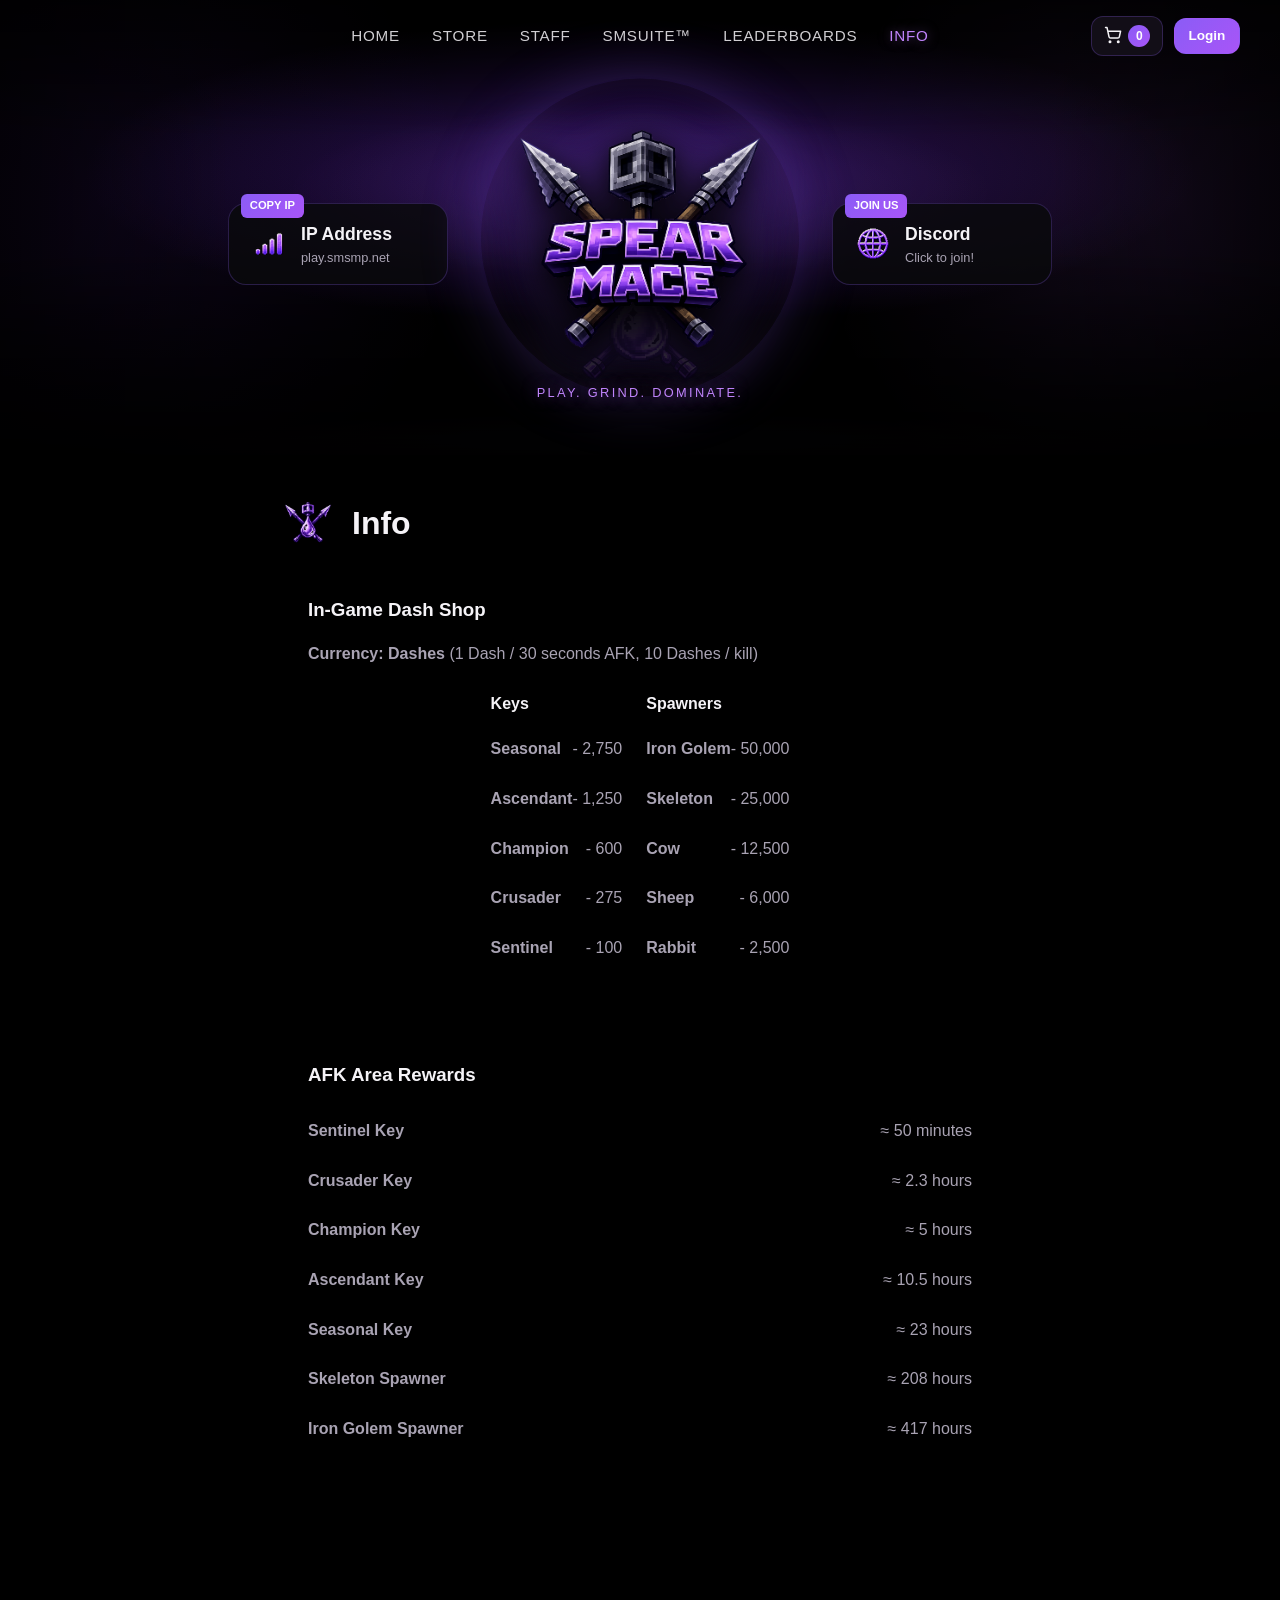
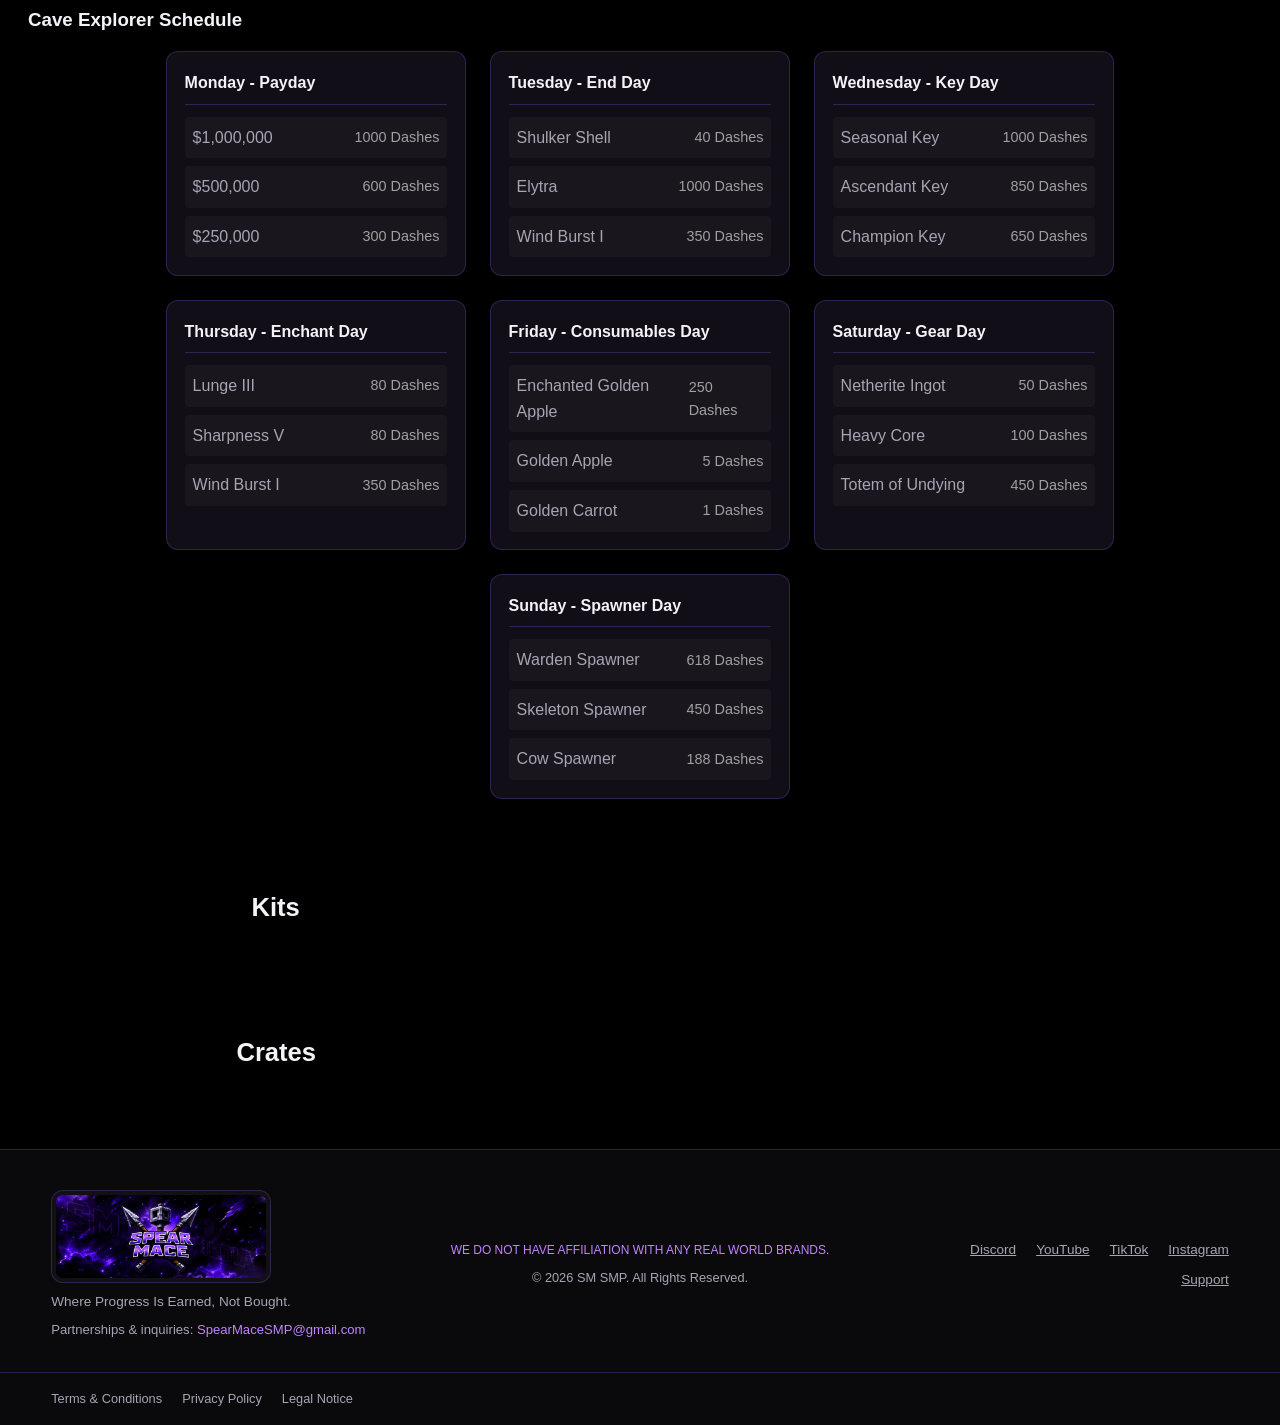
==== html/info.html @ 277f868c "V2.2.0" ====
<!DOCTYPE html>
<html lang="en">
<head>
  <meta charset="UTF-8">
  <meta name="viewport" content="width=device-width, initial-scale=1.0">
  <title>Server Info — SM SMP</title>
  <meta name="description" content="Spear Mace SMP. Earn ranks through gameplay on a Minecraft server built around grinding, PvP, and a player-run economy.">
  <meta http-equiv="Content-Security-Policy" content="default-src 'self'; script-src 'self'; style-src 'self' 'unsafe-inline' https://fonts.googleapis.com; font-src 'self' https://fonts.gstatic.com; img-src 'self' https://mc-heads.net data:; connect-src 'self' https://mc-heads.net https://fluxstore-api.spearmacesmp.workers.dev; base-uri 'self'; form-action 'self';">
  <meta name="theme-color" content="#6d28d9">
  <meta property="og:type" content="website">
  <meta property="og:title" content="Server Info — SM SMP">
  <meta property="og:description" content="Spear Mace SMP. Earn ranks through gameplay.">
  <meta property="og:image" content="../assets/og-image.png">
  <meta name="twitter:card" content="summary_large_image">
  <link rel="icon" href="../assets/favicon.ico" sizes="32x32">
  <link rel="icon" href="../assets/favicon.svg" type="image/svg+xml">
  <link rel="icon" href="../assets/favicon-32.png" type="image/png" sizes="32x32">
  <link rel="apple-touch-icon" href="../assets/og-image.png">
  <link rel="preconnect" href="https://fonts.googleapis.com">
  <link rel="preconnect" href="https://fonts.gstatic.com" crossorigin>
  <link href="https://fonts.googleapis.com/css2?family=Inter:wght@400;500;600;700&family=Russo+One&display=swap" rel="stylesheet">
  <link rel="stylesheet" href="../css/styles.css">
  <link rel="stylesheet" href="../css/preview.css">
</head>
<body>
  <div id="toast-container" class="toast-container" aria-live="polite"></div>

  <div id="page-shell">
    <header class="hero">
      <div class="hero-bg" aria-hidden="true">
        <div class="hero-bg-glow"></div>
        <div class="hero-bg-fade"></div>
      </div>

      <div class="hero-topbar">
        <button type="button" class="nav-hamburger" id="nav-hamburger" aria-label="Open menu" aria-expanded="false" aria-controls="mobile-nav">
          <span></span><span></span><span></span>
        </button>

        <nav class="top-nav" id="top-nav">
          <a href="../index.html" class="nav-link">Home</a>
          <a href="store.html" class="nav-link">Store</a>
          <a href="staff.html" class="nav-link">Staff</a>
          <a href="smsuite.html" class="nav-link">SMSuite&trade;</a>
          <a href="leaderboards.html" class="nav-link">Leaderboards</a>
          <a href="info.html" class="nav-link">Info</a>
        </nav>

        <nav class="mobile-nav hidden" id="mobile-nav">
          <a href="../index.html" class="nav-link">Home</a>
          <a href="store.html" class="nav-link">Store</a>
          <a href="staff.html" class="nav-link">Staff</a>
          <a href="smsuite.html" class="nav-link">SMSuite&trade;</a>
          <a href="leaderboards.html" class="nav-link">Leaderboards</a>
          <a href="info.html" class="nav-link">Info</a>
        </nav>

        <div class="hero-actions">
          <button type="button" class="cart-toggle hero-action" id="cart-toggle" aria-label="Open cart" aria-expanded="false" aria-controls="cart-panel">
            <span class="cart-icon">
  <svg xmlns="http://www.w3.org/2000/svg" width="18" height="18" viewBox="0 0 24 24" fill="none" stroke="currentColor" stroke-width="2" stroke-linecap="round" stroke-linejoin="round" class="lucide lucide-shopping-cart">
    <circle cx="8" cy="21" r="1"/>
    <circle cx="19" cy="21" r="1"/>
    <path d="M2.05 2.05h2l2.66 12.42a2 2 0 0 0 2 1.58h9.78a2 2 0 0 0 1.95-1.57l1.65-7.43H5.12"/>
  </svg>
</span>
            <span class="cart-count" id="cart-count">0</span>
          </button>
          <button type="button" class="btn btn-primary btn-sm" id="login-open" aria-haspopup="dialog">Login</button>
          <div class="user-profile-container hidden" id="user-profile" style="position: relative;">
              <button type="button" class="hero-action user-profile-btn" id="user-profile-btn" style="display: flex; align-items: center; gap: 0.6rem; padding: 0.5rem 0.8rem; font-size: 0.95rem; background: var(--bg-panel); border: 1px solid var(--border); border-radius: var(--radius); color: var(--text); cursor: pointer;">
                <img src="" alt="" class="user-profile-head" id="user-profile-head" style="width: 24px; height: 24px; border-radius: 4px;">
                <span class="user-profile-name" id="user-profile-name" style="font-weight: 600;"></span>
              </button>
              <div class="user-dropdown hidden" id="user-dropdown" style="position: absolute; top: 100%; right: 0; margin-top: 0.5rem; background: var(--bg-panel); border: 1px solid var(--border); border-radius: var(--radius); padding: 0.5rem; min-width: 100%; z-index: 100; box-shadow: var(--glow);">
                <button type="button" class="btn btn-primary btn-sm btn-block" id="logout-btn" style="width: 100%;">Logout</button>
              </div>
            </div>
        </div>
      </div>

      <div class="hero-stage">
        <button type="button" class="info-card ip-card" id="ip-copy-btn">
          <span class="card-badge badge-live">Copy IP</span>
          <img src="../assets/ip.webp" alt="" class="card-icon-img">
          <div class="card-body">
            <strong>IP Address</strong>
            <span class="ip-placeholder">play.smsmp.net</span>
          </div>
        </button>

        <div class="hero-brand">
          <div class="hero-brand-ring" aria-hidden="true"></div>
          <img src="../assets/spearmace.webp" alt="" class="hero-emblem" aria-hidden="true">
          <img src="../assets/logo.webp" alt="SM SMP — Spear Mace" class="hero-logo-img">
          <p class="hero-tagline">Play. Grind. Dominate.</p>
        </div>

        <a href="https://discord.smsmp.net/" class="info-card discord-card" target="_blank" rel="noopener noreferrer">
          <span class="card-badge badge-live">Join Us</span>
          <img src="../assets/connect.webp" alt="" class="card-icon-img">
          <div class="card-body">
            <strong>Discord</strong>
            <span>Click to join!</span>
          </div>
        </a>
      </div>
    </header>

    <main>
<section id="view-info" class="view active">
        <div class="container page-view">
          <div class="page-view-header">
            <img src="../assets/spearmace.webp" alt="" class="page-view-icon">
            <h1>Info</h1>
          </div>

          <div class="info-card-block">
            <h3>In-Game Dash Shop</h3>
            <p class="info-card-desc"><strong>Currency: Dashes</strong> (1 Dash / 30 seconds AFK, 10 Dashes / kill)</p>
            <div class="dash-grid">
              <div>
                <h4>Keys</h4>
                <ul class="info-list">
                  <li><strong>Seasonal</strong> - 2,750</li>
                  <li><strong>Ascendant</strong> - 1,250</li>
                  <li><strong>Champion</strong> - 600</li>
                  <li><strong>Crusader</strong> - 275</li>
                  <li><strong>Sentinel</strong> - 100</li>
                </ul>
              </div>
              <div>
                <h4>Spawners</h4>
                <ul class="info-list">
                  <li><strong>Iron Golem</strong> - 50,000</li>
                  <li><strong>Skeleton</strong> - 25,000</li>
                  <li><strong>Cow</strong> - 12,500</li>
                  <li><strong>Sheep</strong> - 6,000</li>
                  <li><strong>Rabbit</strong> - 2,500</li>
                </ul>
              </div>
            </div>
          </div>

          <div class="info-card-block">
            <h3>AFK Area Rewards</h3>
            <ul class="info-list">
              <li><strong>Sentinel Key</strong> ≈ 50 minutes</li>
              <li><strong>Crusader Key</strong> ≈ 2.3 hours</li>
              <li><strong>Champion Key</strong> ≈ 5 hours</li>
              <li><strong>Ascendant Key</strong> ≈ 10.5 hours</li>
              <li><strong>Seasonal Key</strong> ≈ 23 hours</li>
              <li><strong>Skeleton Spawner</strong> ≈ 208 hours</li>
              <li><strong>Iron Golem Spawner</strong> ≈ 417 hours</li>
            </ul>
          </div>

          </div>
        </div>
      
                    <div class="info-card-block" id="cave-explorer-section">
            <h3>Cave Explorer Schedule</h3>
            <div class="dash-grid">
                <div class="dash-card">
                  <h4 style="color: var(--primary-color); border-bottom: 1px solid var(--border); padding-bottom: 0.5rem; margin-bottom: 0.75rem;">Monday - Payday</h4>
                  <ul style="list-style: none; padding: 0; margin: 0; display: flex; flex-direction: column; gap: 0.5rem;">
                    <li style="display: flex; justify-content: space-between; align-items: center; background: rgba(255,255,255,0.03); padding: 0.5rem; border-radius: 4px;">
                      <span style="font-weight: 500;">$1,000,000</span>
                      <span style="color: #a0a0a0; font-size: 0.9rem;">1000 Dashes</span>
                    </li>
                    <li style="display: flex; justify-content: space-between; align-items: center; background: rgba(255,255,255,0.03); padding: 0.5rem; border-radius: 4px;">
                      <span style="font-weight: 500;">$500,000</span>
                      <span style="color: #a0a0a0; font-size: 0.9rem;">600 Dashes</span>
                    </li>
                    <li style="display: flex; justify-content: space-between; align-items: center; background: rgba(255,255,255,0.03); padding: 0.5rem; border-radius: 4px;">
                      <span style="font-weight: 500;">$250,000</span>
                      <span style="color: #a0a0a0; font-size: 0.9rem;">300 Dashes</span>
                    </li>
                  </ul>
                </div>
                <div class="dash-card">
                  <h4 style="color: var(--primary-color); border-bottom: 1px solid var(--border); padding-bottom: 0.5rem; margin-bottom: 0.75rem;">Tuesday - End Day</h4>
                  <ul style="list-style: none; padding: 0; margin: 0; display: flex; flex-direction: column; gap: 0.5rem;">
                    <li style="display: flex; justify-content: space-between; align-items: center; background: rgba(255,255,255,0.03); padding: 0.5rem; border-radius: 4px;">
                      <span style="font-weight: 500;">Shulker Shell</span>
                      <span style="color: #a0a0a0; font-size: 0.9rem;">40 Dashes</span>
                    </li>
                    <li style="display: flex; justify-content: space-between; align-items: center; background: rgba(255,255,255,0.03); padding: 0.5rem; border-radius: 4px;">
                      <span style="font-weight: 500;">Elytra</span>
                      <span style="color: #a0a0a0; font-size: 0.9rem;">1000 Dashes</span>
                    </li>
                    <li style="display: flex; justify-content: space-between; align-items: center; background: rgba(255,255,255,0.03); padding: 0.5rem; border-radius: 4px;">
                      <span style="font-weight: 500;">Wind Burst I</span>
                      <span style="color: #a0a0a0; font-size: 0.9rem;">350 Dashes</span>
                    </li>
                  </ul>
                </div>
                <div class="dash-card">
                  <h4 style="color: var(--primary-color); border-bottom: 1px solid var(--border); padding-bottom: 0.5rem; margin-bottom: 0.75rem;">Wednesday - Key Day</h4>
                  <ul style="list-style: none; padding: 0; margin: 0; display: flex; flex-direction: column; gap: 0.5rem;">
                    <li style="display: flex; justify-content: space-between; align-items: center; background: rgba(255,255,255,0.03); padding: 0.5rem; border-radius: 4px;">
                      <span style="font-weight: 500;">Seasonal Key</span>
                      <span style="color: #a0a0a0; font-size: 0.9rem;">1000 Dashes</span>
                    </li>
                    <li style="display: flex; justify-content: space-between; align-items: center; background: rgba(255,255,255,0.03); padding: 0.5rem; border-radius: 4px;">
                      <span style="font-weight: 500;">Ascendant Key</span>
                      <span style="color: #a0a0a0; font-size: 0.9rem;">850 Dashes</span>
                    </li>
                    <li style="display: flex; justify-content: space-between; align-items: center; background: rgba(255,255,255,0.03); padding: 0.5rem; border-radius: 4px;">
                      <span style="font-weight: 500;">Champion Key</span>
                      <span style="color: #a0a0a0; font-size: 0.9rem;">650 Dashes</span>
                    </li>
                  </ul>
                </div>
                <div class="dash-card">
                  <h4 style="color: var(--primary-color); border-bottom: 1px solid var(--border); padding-bottom: 0.5rem; margin-bottom: 0.75rem;">Thursday - Enchant Day</h4>
                  <ul style="list-style: none; padding: 0; margin: 0; display: flex; flex-direction: column; gap: 0.5rem;">
                    <li style="display: flex; justify-content: space-between; align-items: center; background: rgba(255,255,255,0.03); padding: 0.5rem; border-radius: 4px;">
                      <span style="font-weight: 500;">Lunge III</span>
                      <span style="color: #a0a0a0; font-size: 0.9rem;">80 Dashes</span>
                    </li>
                    <li style="display: flex; justify-content: space-between; align-items: center; background: rgba(255,255,255,0.03); padding: 0.5rem; border-radius: 4px;">
                      <span style="font-weight: 500;">Sharpness V</span>
                      <span style="color: #a0a0a0; font-size: 0.9rem;">80 Dashes</span>
                    </li>
                    <li style="display: flex; justify-content: space-between; align-items: center; background: rgba(255,255,255,0.03); padding: 0.5rem; border-radius: 4px;">
                      <span style="font-weight: 500;">Wind Burst I</span>
                      <span style="color: #a0a0a0; font-size: 0.9rem;">350 Dashes</span>
                    </li>
                  </ul>
                </div>
                <div class="dash-card">
                  <h4 style="color: var(--primary-color); border-bottom: 1px solid var(--border); padding-bottom: 0.5rem; margin-bottom: 0.75rem;">Friday - Consumables Day</h4>
                  <ul style="list-style: none; padding: 0; margin: 0; display: flex; flex-direction: column; gap: 0.5rem;">
                    <li style="display: flex; justify-content: space-between; align-items: center; background: rgba(255,255,255,0.03); padding: 0.5rem; border-radius: 4px;">
                      <span style="font-weight: 500;">Enchanted Golden Apple</span>
                      <span style="color: #a0a0a0; font-size: 0.9rem;">250 Dashes</span>
                    </li>
                    <li style="display: flex; justify-content: space-between; align-items: center; background: rgba(255,255,255,0.03); padding: 0.5rem; border-radius: 4px;">
                      <span style="font-weight: 500;">Golden Apple</span>
                      <span style="color: #a0a0a0; font-size: 0.9rem;">5 Dashes</span>
                    </li>
                    <li style="display: flex; justify-content: space-between; align-items: center; background: rgba(255,255,255,0.03); padding: 0.5rem; border-radius: 4px;">
                      <span style="font-weight: 500;">Golden Carrot</span>
                      <span style="color: #a0a0a0; font-size: 0.9rem;">1 Dashes</span>
                    </li>
                  </ul>
                </div>
                <div class="dash-card">
                  <h4 style="color: var(--primary-color); border-bottom: 1px solid var(--border); padding-bottom: 0.5rem; margin-bottom: 0.75rem;">Saturday - Gear Day</h4>
                  <ul style="list-style: none; padding: 0; margin: 0; display: flex; flex-direction: column; gap: 0.5rem;">
                    <li style="display: flex; justify-content: space-between; align-items: center; background: rgba(255,255,255,0.03); padding: 0.5rem; border-radius: 4px;">
                      <span style="font-weight: 500;">Netherite Ingot</span>
                      <span style="color: #a0a0a0; font-size: 0.9rem;">50 Dashes</span>
                    </li>
                    <li style="display: flex; justify-content: space-between; align-items: center; background: rgba(255,255,255,0.03); padding: 0.5rem; border-radius: 4px;">
                      <span style="font-weight: 500;">Heavy Core</span>
                      <span style="color: #a0a0a0; font-size: 0.9rem;">100 Dashes</span>
                    </li>
                    <li style="display: flex; justify-content: space-between; align-items: center; background: rgba(255,255,255,0.03); padding: 0.5rem; border-radius: 4px;">
                      <span style="font-weight: 500;">Totem of Undying</span>
                      <span style="color: #a0a0a0; font-size: 0.9rem;">450 Dashes</span>
                    </li>
                  </ul>
                </div>
                <div class="dash-card">
                  <h4 style="color: var(--primary-color); border-bottom: 1px solid var(--border); padding-bottom: 0.5rem; margin-bottom: 0.75rem;">Sunday - Spawner Day</h4>
                  <ul style="list-style: none; padding: 0; margin: 0; display: flex; flex-direction: column; gap: 0.5rem;">
                    <li style="display: flex; justify-content: space-between; align-items: center; background: rgba(255,255,255,0.03); padding: 0.5rem; border-radius: 4px;">
                      <span style="font-weight: 500;">Warden Spawner</span>
                      <span style="color: #a0a0a0; font-size: 0.9rem;">618 Dashes</span>
                    </li>
                    <li style="display: flex; justify-content: space-between; align-items: center; background: rgba(255,255,255,0.03); padding: 0.5rem; border-radius: 4px;">
                      <span style="font-weight: 500;">Skeleton Spawner</span>
                      <span style="color: #a0a0a0; font-size: 0.9rem;">450 Dashes</span>
                    </li>
                    <li style="display: flex; justify-content: space-between; align-items: center; background: rgba(255,255,255,0.03); padding: 0.5rem; border-radius: 4px;">
                      <span style="font-weight: 500;">Cow Spawner</span>
                      <span style="color: #a0a0a0; font-size: 0.9rem;">188 Dashes</span>
                    </li>
                  </ul>
                </div>
</div>
            </div>
          </div>
          <div class="info-card-block" id="kits-preview">
            <h3>Kits</h3>
            <div class="card-grid" id="kitsGrid"></div>
          </div>
          <div class="info-card-block" id="crates-preview">
            <h3>Crates</h3>
            <div class="card-grid" id="cratesGrid"></div>
          </div>

                    </div>

                    </div>
        </section>
</main>

    <footer class="site-footer">
      <div class="container footer-inner">
        <div class="footer-brand">
          <img src="../assets/youtube banner.webp" alt="SM SMP" class="footer-banner-img">
          <p class="footer-tagline">Where Progress Is Earned, Not Bought.</p>
          <p class="footer-email">Partnerships &amp; inquiries: <a href="mailto:SpearMaceSMP@gmail.com">SpearMaceSMP@gmail.com</a></p>
        </div>

        <div class="footer-center">
          <p class="footer-disclaimer">WE DO NOT HAVE AFFILIATION WITH ANY REAL WORLD BRANDS.</p>
          <p class="footer-copy">&copy; 2026 SM SMP. All Rights Reserved.</p>
        </div>

        <div class="footer-links">
          <div class="footer-links-main">
            <a href="https://discord.gg/qUWUjSndMW" target="_blank" rel="noopener noreferrer">Discord</a>
            <a href="https://www.youtube.com/@SpearMaceSMP" target="_blank" rel="noopener noreferrer">YouTube</a>
            <button type="button" class="footer-link soon-trigger" data-soon="TikTok">TikTok</button>
            <button type="button" class="footer-link soon-trigger" data-soon="Instagram">Instagram</button>
          </div>
          <a href="https://discord.gg/93D5Jt8jEr" class="footer-links-support" target="_blank" rel="noopener noreferrer">Support</a>
        </div>
      </div>

      <div class="footer-legal">
        <div class="legal-links">
          <a href="#" class="legal-text-trigger" data-template="tos-text" data-title="Terms & Conditions">Terms & Conditions</a>
          <a href="#" class="legal-text-trigger" data-template="privacy-text" data-title="Privacy Policy">Privacy Policy</a>
          <a href="#" class="legal-text-trigger" data-template="legal-notice-text" data-title="Legal Notice">Legal Notice</a>
        </div>
      </div>
    </footer>
  </div>

  <div class="login-modal hidden" id="login-modal" role="dialog" aria-modal="true" aria-labelledby="login-title">
    <div class="login-modal-backdrop" id="login-backdrop"></div>
    <div class="login-panel">
      <button type="button" class="modal-close" id="login-close" aria-label="Close">&times;</button>
      <h2 id="login-title">Welcome</h2>
      <p>Enter your Minecraft username to continue.</p>
      <form id="login-form" novalidate>
        <div class="input-group" id="username-group">
          <img src="https://mc-heads.net/avatar/MHF_Steve/32" alt="" class="skin-head" id="login-skin-preview">
          <input type="text" id="username-input" placeholder="Steve.." maxlength="16" autocomplete="username" aria-describedby="username-error">
        </div>
        <p class="field-error hidden" id="username-error" role="alert">Enter a valid Minecraft username (3–16 letters, numbers, or underscores).</p>
        <div class="bedrock-row">
          <span>Are you a Bedrock user?</span>
          <label class="toggle">
            <input type="checkbox" id="bedrock-toggle">
            <span class="toggle-slider"></span>
          </label>
          <span class="edition-label" id="edition-label">Java Edition</span>
        </div>
        <button type="submit" class="btn btn-primary btn-block">Login</button>
      </form>
    </div>
  </div>

  <div class="modal hidden" id="perks-modal" role="dialog" aria-modal="true">
    <div class="modal-backdrop" data-close-modal="perks-modal"></div>
    <div class="modal-panel embed-modal">
      <button type="button" class="modal-close" data-close-modal="perks-modal" aria-label="Close">&times;</button>
      <div id="perks-modal-content"></div>
    </div>
  </div>

  <div class="modal hidden" id="confirm-modal" role="dialog" aria-modal="true">
    <div class="modal-backdrop" data-close-modal="confirm-modal"></div>
    <div class="modal-panel embed-modal">
      <button type="button" class="modal-close" data-close-modal="confirm-modal" aria-label="Close">&times;</button>
      <div id="confirm-modal-content"></div>
      <button type="button" class="btn btn-primary btn-block" id="confirm-add-cart">Add to Cart</button>
    </div>
  </div>

  <div id="legal-text-modal" class="modal hidden" role="dialog" aria-modal="true">
    <div class="modal-backdrop" data-close-modal="legal-text-modal"></div>
    <div class="modal-panel" style="max-width: 800px; width: 90%; max-height: 90vh; display: flex; flex-direction: column;">
      <h2 id="legal-text-title" style="margin-top: 0; font-family: var(--font-display); color: var(--primary-color);"></h2>
      <div id="legal-text-content" style="flex: 1; overflow-y: auto; background: var(--surface-1); padding: 2rem; border-radius: var(--radius); border: 1px solid rgba(255,255,255,0.05); font-family: var(--font-sans); font-size: 1.05rem; color: #d0d0d0; white-space: pre-wrap; margin-bottom: 1rem; line-height: 1.8; box-shadow: inset 0 2px 20px rgba(0,0,0,0.5);"></div>
      <div class="modal-actions" style="text-align: right;">
        <button type="button" class="btn btn-primary" data-close-modal="legal-text-modal">Close</button>
      </div>
    </div>
  </div>

  <aside class="cart-panel hidden" id="cart-panel" aria-label="Shopping cart" aria-modal="true" role="dialog">
    <div class="cart-header">
      <h3>Your Cart</h3>
      <button type="button" class="modal-close" id="cart-close" aria-label="Close">&times;</button>
    </div>
    <ul class="cart-items" id="cart-items"></ul>
    <div class="cart-footer">
      <div class="cart-total">
        <span>Total</span>
        <strong id="cart-total">$0.00</strong>
      </div>
      <div class="cart-legal-check">
        <label class="legal-checkbox-label">
          <input type="checkbox" id="legal-agree-checkbox" disabled>
          <span class="legal-checkbox-text">I have read and agree to the <a href="#" class="legal-link legal-text-trigger" id="cart-tos-link" data-template="tos-text" data-title="Terms of Service">Terms of Service</a> and <a href="#" class="legal-link legal-text-trigger" id="cart-privacy-link" data-template="privacy-text" data-title="Privacy Policy">Privacy Policy</a>.</span>
        </label>
        <p class="cart-legal-note" id="cart-legal-note">You must open and read both documents before proceeding.</p>
      </div>
      <button type="button" class="btn btn-primary btn-block" id="cart-checkout-btn" disabled>Proceed to Purchase</button>
    </div>
  </aside>

  <script src="../js/data.js"></script>

  <template id="tos-text">
Terms of Service for SM SMP

Last Updated: July 30, 2026

Welcome to SM SMP (the "Server," "we," "us," or "our"). These Terms of Service ("Terms") govern your access to and use of our Minecraft server located at play.smsmp.net, our website located at smsmp.net, our webstore located at smsmp.fluxstore.net, and our Discord community at discord.smsmp.net (collectively, the "Services").

By connecting to our Server, making a purchase on our webstore, or utilizing any of our Services, you agree to be bound by these Terms in their entirety.

1. AUTOMATIC AGREEMENT
By connecting to our Server (play.smsmp.net), visiting our website (smsmp.net), making a purchase on our webstore (smsmp.fluxstore.net), or utilizing any of our Services, you automatically agree to be bound by these Terms in their entirety. If you do not agree to these Terms, you must immediately cease using our Services.

2. NON-AFFILIATION DISCLAIMER
SM SMP is an independently owned and operated community. We are NOT affiliated with, endorsed by, sponsored by, or supported by Mojang Synergies AB, Microsoft Corporation, or any other real-world brand or entity. "Minecraft" is a registered trademark of Mojang Synergies AB. 

3. ELIGIBILITY
You must be at least 13 years of age to access or use our Services. If you are between the ages of 13 and the age of majority in your jurisdiction (typically 18), you must have the permission of a parent or legal guardian to use our Services, and they must agree to these Terms on your behalf.

4. VIRTUAL GOODS AND WEBSTORE PURCHASES
We operate a webstore (smsmp.fluxstore.net) where users can purchase virtual items, ranks, and server currency (collectively, "Virtual Goods").
4.1. Ownership: You do not own the Virtual Goods. You are purchasing a limited, non-transferable, revocable license to access and use these features within our Server. This license may be revoked or terminated at any time without reimbursement, particularly in the event of a server ban or rule violation.
4.2. No Real-World Value: Virtual Goods have no real-world monetary value and cannot be redeemed, sold, or transferred for real fiat currency.
4.3. All Sales Are Final: Due to the digital nature of Virtual Goods, ALL SALES ARE FINAL AND NON-REFUNDABLE. We do not offer refunds, exchanges, or returns for any reason, including but not limited to: account bans, server wipes, lag, downtime, or lack of interest.
4.4. Chargebacks and Disputes: If you initiate a chargeback, dispute, or payment reversal through your bank, credit card company, or PayPal, your account will be immediately and permanently banned from the webstore, and you will receive a 30-day ban from the Server. Your IP address and account details may also be reported to shared community ban lists.
4.5. Modification of Virtual Goods: We reserve the right to modify, nerf, remove, or replace the perks, items, and features associated with Virtual Goods at any time without prior notice or compensation.

5. USER CONDUCT AND SERVER RULES
When using our Services, you agree to abide by all server rules as posted in our Discord and in-game. 
5.1. Prohibited Actions: You agree NOT to engage in cheating, exploiting bugs, using unauthorized modifications (hacked clients, auto-clickers, macros), harassment, hate speech, doxxing, or advertising other servers.
5.2. Disciplinary Action: Server staff retain the exclusive right to mute, kick, temporarily suspend, or permanently ban any user at their sole discretion. No refunds will be provided if you lose access to the Server due to a rule violation.
5.3. Loophole Abuse: Attempting to bypass the spirit of the rules using loopholes will be treated as a rule violation. The interpretation of the rules lies entirely with the SM SMP administration team.
5.4. Screensharing and Inspections: SM SMP is based in the United States and operates on private property. By choosing to connect to our Server, you consent to submitting to a screenshare (SS) or inspection by our staff if there is reasonable suspicion that you are using unauthorized modifications (cheats, clients, macros, etc.). This requirement applies regardless of your geographic location or local data regulations (including the GDPR), as submitting to an inspection is a mandatory condition of accessing our private services. Refusal to comply with a screenshare request will result in an immediate and permanent ban.

6. USER-GENERATED CONTENT
Anything you build, type, or create on the Server ("User Content") becomes the property of SM SMP. We reserve the right to modify, delete, or utilize your User Content without notification or compensation. We are not responsible or liable for any User Content submitted by you or other players.

7. ACCOUNT SECURITY & PLAYER ISSUES
You are entirely responsible for maintaining the confidentiality and security of your Minecraft account and Discord account. SM SMP is not responsible for any loss of services caused by player-side issues, including but not limited to lost access to your account, forgotten passwords, or compromised accounts. We will not refund, reimburse, restore, or transfer ranks, items, or stats lost due to any such issues.

8. SERVER AVAILABILITY AND DATA RETENTION
8.1. Uptime: We strive to provide a continuous and stable experience, but we do not guarantee uninterrupted access. The Server may experience downtime for maintenance, updates, or unforeseen technical failures.

9. DISCLAIMER OF WARRANTIES
THE SERVICES ARE PROVIDED ON AN "AS IS" AND "AS AVAILABLE" BASIS WITHOUT ANY WARRANTIES OF ANY KIND, EITHER EXPRESS OR IMPLIED. WE DISCLAIM ALL WARRANTIES, INCLUDING MERCHANTABILITY, FITNESS FOR A PARTICULAR PURPOSE, AND NON-INFRINGEMENT. WE DO NOT WARRANT THAT THE SERVICES WILL BE ERROR-FREE, SECURE, OR FREE FROM VIRUSES OR OTHER HARMFUL COMPONENTS.

10. LIMITATION OF LIABILITY
TO THE MAXIMUM EXTENT PERMITTED BY LAW, IN NO EVENT SHALL SM SMP, ITS OWNERS, ADMINISTRATORS, OR STAFF BE LIABLE FOR ANY INDIRECT, INCIDENTAL, SPECIAL, CONSEQUENTIAL, OR PUNITIVE DAMAGES (INCLUDING LOSS OF PROFITS, DATA, OR USE) ARISING OUT OF OR IN CONNECTION WITH YOUR USE OF THE SERVICES, EVEN IF ADVISED OF THE POSSIBILITY OF SUCH DAMAGES.

11. INDEMNIFICATION
You agree to indemnify, defend, and hold harmless SM SMP and its staff from any claims, liabilities, damages, losses, and expenses (including legal fees) arising from your use of the Services or your violation of these Terms.

12. MODIFICATION OF TERMS
We reserve the right to modify or replace these Terms at any time. Material changes will be communicated via our Discord announcements or website. Your continued use of the Services after any changes constitutes acceptance of the new Terms.

13. CONTACT INFORMATION
If you have any questions regarding these Terms, please contact us by creating a support ticket in our Discord (discord.smsmp.net) or by emailing SpearMaceSMP@gmail.com for business inquires.

</template>
  <template id="privacy-text">
Privacy Policy for SM SMP

Last Updated: July 25, 2026

SM SMP ("we," "our," or "us") respects your privacy and is committed to protecting the personal information you share with us. This Privacy Policy outlines our practices regarding the collection, use, protection, and disclosure of information when you access our Minecraft server (play.smsmp.net), our website (smsmp.net), our webstore (smsmp.fluxstore.net), and our Discord community (discord.smsmp.net) (collectively, the "Services").

Please read this Privacy Policy carefully. By accessing or using our Services, you consent to the data practices described in this document.

1. INFORMATION WE COLLECT
We collect information that you provide to us directly, as well as data that is collected automatically when you use our Services.
1.1. Game Data: When you join our Minecraft server, we automatically log your Minecraft Username, Unique User ID (UUID), IP Address, login/logout timestamps, chat logs, and in-game statistics (e.g., playtime, economy balances, inventory, kills).
1.2. Payment Information: When you make a purchase on our webstore, you must provide your Minecraft Username. Payment processing is handled entirely by our third-party provider, FluxStore, and their associated payment gateways (e.g., PayPal, Stripe). We DO NOT collect, process, or store your sensitive financial information (such as credit card numbers or bank details). We only receive transaction confirmations and order identifiers to deliver your virtual goods.
1.3. Communication Data: If you interact with our Discord server or contact us via email, we collect your Discord username, Discord User ID, email address, and the contents of your messages.
1.4. Website Usage Data: When you visit our website, we may automatically collect standard web server logs, which include your IP address, browser type, operating system, referring URLs, and the pages you view. This data is collected strictly for the purposes of website updates, continuous improvements, and fraud detection.
1.5. Screenshare and Inspection Data: As detailed in our Terms of Service, we reserve the right to perform screenshares (SS) or inspections on users suspected of using unauthorized modifications. During these inspections, our staff may temporarily view files, folders, processes, and applications on your local device. We do not permanently copy, store, or distribute this local data; it is viewed solely in real-time for the purpose of verifying rule compliance.

2. HOW WE USE YOUR INFORMATION
We use the collected information for the following legitimate business purposes:
2.1. Service Delivery: To operate the Minecraft server, authenticate your identity, and instantly deliver purchased Virtual Goods to your in-game account.
2.2. Enforcement and Security: To monitor server activity, detect fraudulent transactions, track alternate accounts, perform anti-cheat inspections (screenshares), and enforce our Terms of Service.
2.3. Community Features: To display competitive leaderboards on our website utilizing your in-game statistics.
2.4. Customer Support: To respond to your inquiries, support tickets, and purchase disputes.
2.5. Improvement: To analyze traffic and usage patterns to optimize server performance and improve our website's user experience.

3. HOW WE SHARE YOUR INFORMATION
We respect your privacy and DO NOT sell, rent, or trade your personal information to third parties for marketing purposes. We may share your information only under the following circumstances:
3.1. Service Providers: We may share necessary data with trusted third-party vendors who assist us in operating our Services (such as server hosting providers, DDoS protection services, and our webstore provider, FluxStore). These providers are bound by their own privacy policies.
3.2. Legal Compliance: We may disclose your information if required to do so by law, subpoena, or court order, or if we believe in good faith that such action is necessary to comply with legal processes.
3.3. Protection of Rights: We may disclose information to investigate fraud, defend against legal claims, or protect the rights, property, and safety of SM SMP, our staff, or our players.

4. COOKIES AND TRACKING TECHNOLOGIES
Our website may use "cookies" (small data files stored on your device) to enhance user experience, save session preferences, and analyze site traffic. You can instruct your browser to refuse all cookies or to indicate when a cookie is being sent. However, if you do not accept cookies, some portions of our website (such as the webstore cart) may not function properly.

5. DATA RETENTION
We retain your personal information for as long as your account is active or as needed to provide you with the Services. We may retain certain data (such as transaction records, IP logs, and ban histories) indefinitely to resolve disputes, prevent fraud, and enforce our agreements.

6. DATA SECURITY
We implement industry-standard administrative and technical security measures to protect your personal information against unauthorized access, loss, or alteration. However, please be aware that no method of transmission over the Internet or electronic storage is 100% secure. We cannot guarantee absolute security of your data.

7. CHILDREN'S PRIVACY
Our Services are not directed to children under the age of 13. We do not knowingly collect personal information from children under 13 without verifiable parental consent. If we become aware that we have collected personal information from a child under 13 without such consent, we will take reasonable steps to delete that information.

8. INTERNATIONAL DATA TRANSFERS
SM SMP operates globally. Your information may be transferred to, stored, and processed in countries other than your own, where data protection laws may differ. By using our Services, you consent to the transfer of your information to our server locations.

9. YOUR RIGHTS
Depending on your jurisdiction, you may have the right to request access to, correction of, or deletion of your personal data. To exercise these rights, please contact our support team. Note that deleting certain data (like your UUID) will result in the loss of all in-game progress and purchased items.

10. CHANGES TO THIS PRIVACY POLICY
We reserve the right to update this Privacy Policy at our discretion. Any material changes will be communicated to the community via our Discord server. Your continued use of the Services after modifications indicates your acceptance of the updated Privacy Policy.

11. CONTACT US
If you have any questions, concerns, or requests regarding this Privacy Policy, please contact us by:
- Joining our Discord: discord.smsmp.net
- Emailing us at: SpearMaceSMP@gmail.com

</template>
  <script src="../js/app.js"></script>

  <div id="tooltip" class="tooltip"></div>
<script src="../js/preview.js?v=7"></script>

<template id="legal-notice-text">
This software and its source code are the confidential and proprietary property of G660 & Vaporeon. 

Unauthorized copying, modification, distribution, decompilation, or reverse engineering of this software, via any medium, is strictly prohibited without explicit written permission from the author. Misuse of our property will result in DMCA takedown and further legal action depending on severity.

Copyright © 2026 G660, Vaporeon, & SMSMP™. All Rights Reserved.
</template>
</body>
</html>
---- css/styles.css ----
*,
*::before,
*::after {
  box-sizing: border-box;
  margin: 0;
  padding: 0;
}

:root {
  --bg: #000000;
  --bg-elevated: #0a0a0c;
  --bg-panel: #120e17;
  --purple: #8b5cf6;
  --purple-mid: #a855f7;
  --purple-dark: #6d28d9;
  --purple-glow: #c084fc;
  --text: #f5f3f7;
  --text-muted: #a9a3b3;
  --success: #22c55e;
  --soon: #f59e0b;
  --error: #f87171;
  --border: rgba(139, 92, 246, 0.25);
  --glow: 0 0 20px rgba(139, 92, 246, 0.35);
  --iron: #cbd5e1;
  --copper: #f59e0b;
  --diamond: #38bdf8;
  --netherite: #f43f5e;
  --amber: #fbbf24;
  --cyan: #22d3ee;
  --radius: 12px;
  --radius-lg: 18px;
  --font-display: 'Russo One', sans-serif;
  --font-body: 'Inter', sans-serif;
}

html {
  scroll-behavior: smooth;
  overflow-x: hidden;
}

body {
  font-family: var(--font-body);
  background: var(--bg);
  color: var(--text);
  line-height: 1.6;
  min-height: 100vh;
  overflow-x: hidden;
}

body.scroll-lock {
  overflow: hidden;
}

::-webkit-scrollbar {
  width: 10px;
  height: 10px;
}

::-webkit-scrollbar-track {
  background: transparent;
}

::-webkit-scrollbar-thumb {
  background: var(--surface-2);
  border-radius: 5px;
}

::-webkit-scrollbar-thumb:hover {
  background: var(--primary-color);
}

img {
  max-width: 100%;
  display: block;
}

button,
input {
  font: inherit;
  color: inherit;
}

button {
  cursor: pointer;
  border: none;
  background: none;
}

a {
  color: inherit;
  text-decoration: none;
}

.container {
  width: min(1200px, 92%);
  margin: 0 auto;
}

.hidden {
  display: none !important;
}

.toast-container {
  position: fixed;
  top: 1rem;
  right: 1rem;
  z-index: 9999;
  display: flex;
  flex-direction: column;
  gap: 0.5rem;
}

.toast {
  background: var(--bg-panel);
  border: 1px solid var(--border);
  border-left: 4px solid var(--soon);
  padding: 0.85rem 1.1rem;
  border-radius: var(--radius);
  box-shadow: var(--glow);
  animation: slideIn 0.3s ease;
  max-width: 320px;
}

.toast.success {
  border-left-color: var(--success);
}

.toast.error {
  border-left-color: var(--error);
}

.toast.warning {
  border-left-color: var(--soon);
}

@keyframes slideIn {
  from { transform: translateX(100%); opacity: 0; }
  to { transform: translateX(0); opacity: 1; }
}

.hero {
  position: relative;
  min-height: 400px;
  display: flex;
  flex-direction: column;
  align-items: stretch;
  overflow: hidden;
  background: #000;
}

.hero-topbar {
  position: relative;
  z-index: 10;
  display: grid;
  grid-template-columns: 1fr auto 1fr;
  align-items: center;
  gap: 1rem;
  width: min(1200px, 94%);
  margin: 0 auto;
  padding: 1rem 0 0.25rem;
}

.nav-hamburger {
  display: none;
  grid-column: 1;
  justify-self: start;
  flex-direction: column;
  justify-content: center;
  gap: 5px;
  width: 40px;
  height: 40px;
  padding: 8px;
  border: 1px solid var(--border);
  border-radius: var(--radius);
  background: rgba(10, 10, 12, 0.85);
}

.nav-hamburger span {
  display: block;
  height: 2px;
  background: var(--text);
  border-radius: 1px;
}

.mobile-nav {
  position: absolute;
  top: calc(100% + 0.35rem);
  left: 0;
  right: 0;
  z-index: 20;
  display: flex;
  flex-direction: column;
  gap: 0.25rem;
  padding: 0.75rem;
  background: rgba(10, 10, 12, 0.96);
  border: 1px solid var(--border);
  border-radius: var(--radius-lg);
  box-shadow: var(--glow);
}

.mobile-nav .nav-link {
  padding: 0.65rem 0.85rem;
  text-align: left;
  border-radius: var(--radius);
}

.mobile-nav .nav-link:hover {
  background: rgba(139, 92, 246, 0.1);
}

.hero-actions {
  grid-column: 3;
  justify-self: end;
  display: flex;
  align-items: center;
  gap: 0.65rem;
}

.hero-action {
  position: relative;
  background: rgba(10, 10, 12, 0.85);
  border: 1px solid var(--border);
  border-radius: var(--radius);
  padding: 0.45rem 0.65rem;
  font-size: 1rem;
  line-height: 1;
  transition: border-color 0.2s, box-shadow 0.2s;
}

.hero-action:hover {
  border-color: var(--purple);
  box-shadow: var(--glow);
}

.user-profile {
  display: flex;
  align-items: center;
  gap: 0.5rem;
  padding: 0.35rem 0.65rem;
}

.user-profile-head {
  width: 20px;
  height: 20px;
  border-radius: 4px;
}

.user-profile-name {
  font-weight: 500;
}

.hero-bg {
  position: absolute;
  inset: 0;
  pointer-events: none;
}

.hero-bg-glow {
  position: absolute;
  inset: 0;
  background:
    radial-gradient(ellipse 70% 55% at 50% 38%, rgba(109, 40, 217, 0.45) 0%, transparent 62%),
    radial-gradient(ellipse 50% 35% at 50% 42%, rgba(192, 132, 252, 0.15) 0%, transparent 55%),
    radial-gradient(ellipse 100% 40% at 50% 110%, rgba(139, 92, 246, 0.2) 0%, transparent 50%),
    radial-gradient(circle at 8% 45%, rgba(109, 40, 217, 0.12) 0%, transparent 30%),
    radial-gradient(circle at 92% 45%, rgba(168, 85, 247, 0.12) 0%, transparent 30%);
}

.hero-bg-fade {
  position: absolute;
  inset: 0;
  background:
    linear-gradient(to bottom, rgba(0, 0, 0, 0.65) 0%, transparent 30%, transparent 55%, rgba(0, 0, 0, 0.95) 100%),
    linear-gradient(to right, rgba(0, 0, 0, 0.55) 0%, transparent 18%, transparent 82%, rgba(0, 0, 0, 0.55) 100%);
}

.top-nav {
  grid-column: 2;
  justify-self: center;
  position: relative;
  z-index: 2;
  display: flex;
  gap: 2rem;
  flex-wrap: wrap;
  justify-content: center;
}

.nav-link {
  font-family: var(--font-display);
  font-size: 0.95rem;
  letter-spacing: 0.05em;
  text-transform: uppercase;
  color: var(--text);
  opacity: 0.85;
  transition: opacity 0.2s, color 0.2s, text-shadow 0.2s;
}

.nav-link:hover,
.nav-link.active {
  opacity: 1;
  color: var(--purple-glow);
  text-shadow: 0 0 12px rgba(192, 132, 252, 0.5);
}

.hero-stage {
  position: relative;
  z-index: 2;
  display: grid;
  grid-template-columns: 1fr auto 1fr;
  align-items: center;
  gap: 1.25rem;
  width: min(980px, 94%);
  margin: auto auto 2.25rem;
  padding-top: 0.5rem;
  align-self: center;
}

.hero-stage .info-card:first-child {
  justify-self: end;
}

.hero-stage .info-card:last-child {
  justify-self: start;
}

.info-card {
  display: flex;
  align-items: center;
  gap: 0.75rem;
  background: rgba(10, 10, 12, 0.85);
  border: 1px solid var(--border);
  border-radius: var(--radius-lg);
  padding: 1rem 1.25rem;
  min-width: 220px;
  position: relative;
  transition: border-color 0.2s, box-shadow 0.2s;
}

.info-card:hover {
  border-color: var(--purple);
  box-shadow: var(--glow);
}

.card-badge {
  position: absolute;
  top: -10px;
  left: 12px;
  font-size: 0.7rem;
  font-weight: 700;
  text-transform: uppercase;
  padding: 0.2rem 0.55rem;
  border-radius: 6px;
}

.badge-soon {
  background: var(--soon);
  color: #000;
}

.nav-badge-soon {
  background: var(--soon);
  color: #000;
  font-size: 0.55rem;
  font-weight: 800;
  text-transform: uppercase;
  padding: 2px 6px;
  border-radius: 12px;
  margin-left: 0.4rem;
  letter-spacing: 0.05em;
  vertical-align: middle;
}

.badge-live {
  background: linear-gradient(135deg, var(--purple), var(--purple-mid));
  color: #fff;
}

.card-body {
  display: flex;
  flex-direction: column;
  flex: 1;
}

.card-body strong {
  font-family: var(--font-display);
  font-size: 1.1rem;
}

.card-body span {
  font-size: 0.8rem;
  color: var(--text-muted);
}

.card-icon {
  font-size: 1.5rem;
}

.card-icon-img {
  width: 40px;
  height: 40px;
  object-fit: contain;
  flex-shrink: 0;
}

.ip-card {
  cursor: pointer;
  text-align: left;
}

.hero-brand {
  position: relative;
  display: flex;
  flex-direction: column;
  align-items: center;
  justify-self: center;
  padding: 1.5rem 2rem 1rem;
  min-width: 280px;
}

.hero-brand-ring {
  position: absolute;
  width: 320px;
  height: 320px;
  top: 50%;
  left: 50%;
  transform: translate(-50%, -52%);
  border-radius: 50%;
  background: radial-gradient(circle, rgba(139, 92, 246, 0.18) 0%, rgba(109, 40, 217, 0.06) 45%, transparent 70%);
  box-shadow:
    0 0 60px rgba(139, 92, 246, 0.25),
    inset 0 0 40px rgba(192, 132, 252, 0.08);
  border: 1px solid rgba(139, 92, 246, 0.12);
}

.hero-emblem {
  position: absolute;
  width: 220px;
  top: 62%;
  left: 50%;
  transform: translate(-50%, -42%);
  opacity: 0.2;
  filter: blur(0.5px) drop-shadow(0 0 16px rgba(139, 92, 246, 0.35));
  pointer-events: none;
  z-index: 0;
}

.hero-logo-img {
  position: relative;
  z-index: 1;
  width: min(280px, 72vw);
  height: auto;
  filter:
    drop-shadow(0 14px 28px rgba(0, 0, 0, 0.92))
    drop-shadow(0 6px 12px rgba(0, 0, 0, 0.75))
    drop-shadow(0 0 18px rgba(139, 92, 246, 0.28));
}

.hero-tagline {
  position: relative;
  z-index: 1;
  margin-top: 0.65rem;
  font-family: var(--font-display);
  font-size: 0.8rem;
  letter-spacing: 0.18em;
  text-transform: uppercase;
  color: var(--purple-glow);
  text-shadow: 0 0 16px rgba(192, 132, 252, 0.5);
}

.store-bar {
  display: flex;
  align-items: center;
  justify-content: space-between;
  gap: 1rem;
  background: var(--bg-elevated);
  border-bottom: 1px solid var(--border);
  padding: 0.85rem 4%;
  flex-wrap: wrap;
}

.store-bar-left {
  display: flex;
  align-items: center;
  gap: 0.85rem;
}

.store-icon {
  width: 48px;
  height: 48px;
  border-radius: 10px;
  object-fit: cover;
}

.store-bar-left strong {
  display: block;
  font-family: var(--font-display);
}

.store-promo {
  font-size: 0.8rem;
  color: var(--purple-glow);
}

.store-bar-right {
  display: flex;
  align-items: center;
  gap: 1rem;
}

.cart-toggle {
  position: relative;
  background: var(--bg-panel);
  border: 1px solid var(--border);
  border-radius: var(--radius);
  padding: 0.5rem 0.75rem;
  display: flex;
  align-items: center;
  gap: 0.35rem;
}

.cart-toggle:hover {
  border-color: var(--purple);
  box-shadow: var(--glow);
}

.cart-count {
  background: linear-gradient(135deg, var(--purple), var(--purple-mid));
  color: #fff;
  font-size: 0.75rem;
  font-weight: 700;
  min-width: 1.4rem;
  height: 1.4rem;
  border-radius: 999px;
  display: grid;
  place-items: center;
}

.login-area {
  display: flex;
  align-items: center;
  gap: 0.65rem;
  background: var(--bg-panel);
  border: 1px solid var(--border);
  border-radius: var(--radius);
  padding: 0.45rem 0.65rem;
}

.skin-head {
  width: 32px;
  height: 32px;
  border-radius: 6px;
  image-rendering: pixelated;
  background: #3b2a1a;
}

.login-text {
  display: flex;
  flex-direction: column;
  line-height: 1.2;
}

.login-text strong {
  font-size: 0.85rem;
}

.login-text span {
  font-size: 0.75rem;
  color: var(--text-muted);
}

.btn {
  display: inline-flex;
  align-items: center;
  justify-content: center;
  gap: 0.4rem;
  padding: 0.65rem 1.25rem;
  border-radius: var(--radius);
  font-weight: 600;
  transition: transform 0.15s, box-shadow 0.2s, background 0.2s;
}

.btn:hover {
  transform: translateY(-1px);
}

.btn-primary {
  background: linear-gradient(135deg, var(--purple), var(--purple-mid));
  color: #fff;
  border: 1px solid transparent;
}

.btn-primary:hover {
  box-shadow: var(--glow);
}

.btn-outline {
  border: 1px solid var(--purple);
  color: var(--purple-glow);
  background: transparent;
}

.btn-outline:hover {
  background: rgba(139, 92, 246, 0.12);
  box-shadow: var(--glow);
}

.btn-sm { padding: 0.4rem 0.85rem; font-size: 0.85rem; }
.btn-lg { padding: 0.85rem 2rem; font-size: 1.05rem; }
.btn-block { width: 100%; }

.btn-accent {
  background: linear-gradient(135deg, #0ea5e9, #22d3ee);
  color: #fff;
  border: 1px solid transparent;
}

.btn-accent:hover {
  box-shadow: 0 0 20px rgba(14, 165, 233, 0.35);
}

.btn:disabled,
.btn[disabled] {
  opacity: 0.4;
  cursor: not-allowed;
  transform: none;
}

.btn:disabled:hover,
.btn[disabled]:hover {
  transform: none;
  box-shadow: none;
}

.cart-handoff-note {
  font-size: 0.8rem;
  color: var(--text-muted);
  text-align: center;
  margin-bottom: 0.75rem;
  line-height: 1.4;
}

#confirm-buy-now {
  margin-top: 0.5rem;
}

.login-modal {
  position: fixed;
  inset: 0;
  z-index: 5000;
  display: grid;
  place-items: center;
}

.login-modal-backdrop {
  position: absolute;
  inset: 0;
  background: rgba(0, 0, 0, 0.75);
}

.login-panel {
  position: relative;
  background: var(--bg-panel);
  border: 1px solid var(--border);
  border-radius: var(--radius-lg);
  padding: 2rem;
  width: min(420px, 92%);
  box-shadow: var(--glow);
}

.login-panel h2 {
  font-family: var(--font-display);
  margin-bottom: 0.25rem;
}

.login-panel > p {
  color: var(--text-muted);
  margin-bottom: 1.25rem;
}

.input-group {
  display: flex;
  align-items: center;
  gap: 0.65rem;
  background: var(--bg-elevated);
  border: 1px solid var(--border);
  border-radius: var(--radius);
  padding: 0.5rem 0.75rem;
  margin-bottom: 0.35rem;
  transition: border-color 0.2s;
}

.input-group.input-invalid {
  border-color: var(--error);
}

.input-group input {
  flex: 1;
  background: transparent;
  border: none;
  outline: none;
}

.field-error {
  color: var(--error);
  font-size: 0.8rem;
  margin-bottom: 0.85rem;
}

.bedrock-row {
  display: flex;
  align-items: center;
  gap: 0.75rem;
  margin-bottom: 1.25rem;
  font-size: 0.9rem;
  flex-wrap: wrap;
}

.toggle {
  position: relative;
  width: 44px;
  height: 24px;
}

.toggle input {
  opacity: 0;
  width: 0;
  height: 0;
}

.toggle-slider {
  position: absolute;
  inset: 0;
  background: #333;
  border-radius: 999px;
  transition: background 0.2s;
}

.toggle-slider::before {
  content: '';
  position: absolute;
  width: 18px;
  height: 18px;
  left: 3px;
  top: 3px;
  background: #fff;
  border-radius: 50%;
  transition: transform 0.2s;
}

.toggle input:checked + .toggle-slider {
  background: var(--purple);
}

.toggle input:checked + .toggle-slider::before {
  transform: translateX(20px);
}

.edition-label {
  color: var(--text-muted);
  font-size: 0.85rem;
}

.modal-close {
  position: absolute;
  top: 0.75rem;
  right: 0.85rem;
  font-size: 1.5rem;
  color: var(--text-muted);
  line-height: 1;
}

.modal-close:hover {
  color: var(--text);
}

.cart-panel {
  position: fixed;
  top: 0;
  right: 0;
  width: min(360px, 100%);
  height: 100vh;
  background: var(--bg-panel);
  border-left: 1px solid var(--border);
  z-index: 4000;
  display: flex;
  flex-direction: column;
  box-shadow: -8px 0 30px rgba(0, 0, 0, 0.5);
}

.cart-header {
  display: flex;
  align-items: center;
  justify-content: space-between;
  padding: 1.25rem;
  border-bottom: 1px solid var(--border);
}

.cart-header h3 {
  font-family: var(--font-display);
}

.cart-items {
  list-style: none;
  flex: 1;
  overflow-y: auto;
  padding: 1rem;
}

.cart-item {
  display: flex;
  align-items: center;
  justify-content: space-between;
  gap: 0.75rem;
  padding: 0.75rem;
  background: var(--bg-elevated);
  border: 1px solid var(--border);
  border-radius: var(--radius);
  margin-bottom: 0.65rem;
}

.cart-item-info strong {
  display: block;
  font-size: 0.95rem;
}

.cart-item-info span {
  font-size: 0.85rem;
  color: var(--purple-glow);
}

.cart-remove {
  color: var(--text-muted);
  font-size: 1.25rem;
  padding: 0.25rem;
}

.cart-remove:hover {
  color: #ef4444;
}

.cart-empty {
  text-align: center;
  color: var(--text-muted);
  padding: 2rem 1rem;
}

.cart-footer {
  padding: 1.25rem;
  border-top: 1px solid var(--border);
}

.cart-total {
  display: flex;
  justify-content: space-between;
  align-items: center;
  margin-bottom: 1rem;
  font-size: 1.1rem;
}

.view {
  display: none;
  padding: 2.5rem 0 4rem;
}

.view.active {
  display: block;
}

.home-hero-copy {
  text-align: center;
  max-width: 780px;
  margin: 0 auto 3rem;
}

.home-hero-copy h1 {
  font-family: var(--font-display);
  font-size: clamp(1.6rem, 4vw, 2.4rem);
  line-height: 1.2;
  margin-bottom: 1rem;
  background: linear-gradient(135deg, var(--text), var(--purple-glow));
  -webkit-background-clip: text;
  -webkit-text-fill-color: transparent;
  background-clip: text;
}

.lead {
  color: var(--text-muted);
  font-size: 1.05rem;
}

.server-stats {
  display: flex;
  align-items: center;
  justify-content: center;
  flex-wrap: wrap;
  gap: 0;
  margin: 0 auto 2.75rem;
  padding: 0.75rem 0;
  border-top: 1px solid rgba(139, 92, 246, 0.12);
  border-bottom: 1px solid rgba(139, 92, 246, 0.12);
}

.stat {
  display: flex;
  flex-direction: column;
  align-items: center;
  gap: 0.15rem;
  padding: 0 2rem;
}

.stat-label {
  font-size: 0.7rem;
  text-transform: uppercase;
  letter-spacing: 0.1em;
  color: var(--text-muted);
}

.stat-value {
  font-family: var(--font-display);
  font-size: 0.95rem;
}

.stat-sep {
  width: 1px;
  height: 2rem;
  background: rgba(255, 255, 255, 0.08);
}

.soon-text {
  color: var(--soon);
}

.advancement-list {
  display: flex;
  flex-direction: column;
  gap: 0.15rem;
  margin-bottom: 3rem;
  max-width: 720px;
  margin-left: auto;
  margin-right: auto;
}

.advancement-item {
  border-bottom: 1px solid rgba(255, 255, 255, 0.04);
}

.advancement-item:last-child {
  border-bottom: none;
}

.advancement-toggle {
  display: flex;
  align-items: center;
  gap: 1rem;
  width: 100%;
  padding: 0.85rem 0.5rem;
  text-align: left;
  background: none;
  border: none;
  color: inherit;
  cursor: pointer;
  transition: background 0.2s;
}

.advancement-toggle:hover {
  background: rgba(139, 92, 246, 0.04);
}

.advancement-title {
  font-family: var(--font-display);
  font-size: 0.92rem;
  line-height: 1.25;
}

.mc-slot {
  flex-shrink: 0;
  width: 44px;
  height: 44px;
  background: rgba(109, 40, 217, 0.08);
  border: 2px solid rgba(192, 132, 252, 0.65);
  border-radius: 6px;
  box-shadow:
    0 0 12px rgba(139, 92, 246, 0.35),
    inset 0 0 10px rgba(139, 92, 246, 0.12);
  display: grid;
  place-items: center;
}

.mc-slot-icon {
  font-size: 1.35rem;
  line-height: 1;
  filter: drop-shadow(1px 1px 0 rgba(0, 0, 0, 0.4));
}

.advancement-detail {
  max-height: 0;
  overflow: hidden;
  transition: max-height 0.25s ease;
  padding-left: calc(44px + 1rem);
}

.advancement-item.is-open .advancement-detail {
  max-height: 8rem;
}

.advancement-detail p {
  font-size: 0.85rem;
  color: var(--text-muted);
  line-height: 1.5;
  padding-bottom: 0.85rem;
}

.manifesto-home {
  margin-bottom: 2rem;
}

.store-tiles {
  display: flex;
  flex-direction: column;
  gap: 0.75rem;
  max-width: 520px;
  margin: 0 auto 2.5rem;
}

.store-tiles-row {
  display: grid;
  grid-template-columns: 1fr 1fr;
  gap: 0.75rem;
}

.store-tile {
  display: flex;
  align-items: center;
  gap: 0.75rem;
  padding: 1rem 1.1rem;
  background: var(--bg-elevated);
  border: 1px solid color-mix(in srgb, var(--purple) 35%, transparent);
  border-radius: var(--radius-lg);
  color: var(--text);
  font-family: var(--font-display);
  font-size: 1rem;
  letter-spacing: 0.04em;
  text-transform: uppercase;
  transition: transform 0.15s, border-color 0.2s, box-shadow 0.2s;
  min-height: 72px;
}

.store-tile:hover {
  transform: translateY(-2px);
  border-color: var(--purple);
  box-shadow: var(--glow);
}

.store-tile-wide {
  width: 100%;
}

.store-tile-icon {
  width: 44px;
  height: 44px;
  object-fit: contain;
  flex-shrink: 0;
}

.store-tile-label {
  flex: 1;
  text-align: left;
}

.store-tile-arrow {
  font-size: 1.4rem;
  line-height: 1;
  opacity: 0.7;
  color: var(--purple-glow);
}

.page-view {
  max-width: 720px;
  margin: 0 auto;
}

.page-view-header {
  display: flex;
  align-items: center;
  gap: 1rem;
  margin-bottom: 1rem;
}

.page-view-header h1 {
  font-family: var(--font-display);
  font-size: clamp(1.5rem, 4vw, 2rem);
}

.page-view-icon {
  width: 56px;
  height: 56px;
  object-fit: contain;
}

.page-view-lead {
  color: var(--text-muted);
  margin-bottom: 1.75rem;
  line-height: 1.6;
}

.staff-group {
  margin-bottom: 2.5rem;
}

.staff-group-header {
  margin-bottom: 1rem;
  padding-bottom: 0.5rem;
  border-bottom: 1px solid var(--border);
}

.staff-group-header h2 {
  font-family: var(--font-display);
  font-size: 1.5rem;
  color: var(--text);
}

.staff-role-section {
  margin-bottom: 2.5rem;
}

.role-title {
  color: var(--text);
  font-size: 1.5rem;
  margin-bottom: 1.2rem;
  padding-bottom: 0.5rem;
  border-bottom: 1px solid rgba(255, 255, 255, 0.1);
  display: inline-block;
  font-family: var(--font-display);
  letter-spacing: 0.5px;
}

.staff-grid {
  display: grid;
  grid-template-columns: repeat(auto-fill, minmax(350px, 1fr));
  gap: 1rem;
}

.staff-card {
  position: relative;
  overflow: hidden;
  display: flex;
  align-items: center;
  gap: 1rem;
  padding: 1.25rem;
  background: rgba(20, 20, 25, 0.4);
  backdrop-filter: blur(12px);
  -webkit-backdrop-filter: blur(12px);
  border: 1px solid rgba(255, 255, 255, 0.05);
  border-radius: var(--radius-lg);
  transition: transform 0.3s cubic-bezier(0.4, 0, 0.2, 1), box-shadow 0.3s cubic-bezier(0.4, 0, 0.2, 1), border-color 0.3s;
}

.staff-card:hover {
  transform: translateY(-4px);
  border-color: rgba(255, 255, 255, 0.15);
  box-shadow: 0 10px 25px rgba(0, 0, 0, 0.5);
  background: rgba(20, 20, 25, 0.6);
}

.staff-badge {
  height: 1.4em;
  width: auto;
  object-fit: contain;
}

.staff-head {
  position: relative;
  z-index: 1;
  width: 56px;
  height: 56px;
  border-radius: 8px;
  object-fit: cover;
  image-rendering: pixelated;
  background: rgba(0,0,0,0.4);
  box-shadow: inset 0 2px 4px rgba(0,0,0,0.5);
  border: 1px solid rgba(255,255,255,0.1);
}

.staff-details {
  position: relative;
  z-index: 1;
  display: flex;
  flex-direction: column;
  min-width: 0;
}

.staff-mc {
  font-family: var(--font-display);
  font-size: 1.15rem;
  color: var(--text);
  font-weight: 600;
  letter-spacing: 0.5px;
  display: flex;
  align-items: center;
  gap: 0.6rem;
  white-space: nowrap;
}

.staff-role {
  font-size: 0.85rem;
  color: var(--text-muted);
  display: block;
  margin-top: 4px;
}

.staff-title-chip {
  display: inline-block;
  background: rgba(20, 184, 166, 0.15); 
  color: #14b8a6;
  padding: 2px 8px;
  border-radius: 12px;
  font-size: 0.75rem;
  font-weight: 600;
  margin-left: 6px;
  border: 1px solid rgba(20, 184, 166, 0.3);
}

.staff-card.rank-purple { border-color: rgba(168, 85, 247, 0.4); }
.staff-card.rank-purple:hover { box-shadow: 0 10px 25px rgba(168, 85, 247, 0.25); border-color: #a855f7; }

.staff-card.rank-blue { border-color: rgba(59, 130, 246, 0.4); }
.staff-card.rank-blue:hover { box-shadow: 0 10px 25px rgba(59, 130, 246, 0.25); border-color: #3b82f6; }

.staff-card.rank-red { border-color: rgba(239, 68, 68, 0.4); }
.staff-card.rank-red:hover { box-shadow: 0 10px 25px rgba(239, 68, 68, 0.25); border-color: #ef4444; }

.staff-card.rank-green { border-color: rgba(34, 197, 94, 0.4); }
.staff-card.rank-green:hover { box-shadow: 0 10px 25px rgba(34, 197, 94, 0.25); border-color: #22c55e; }

.staff-card.rank-orange { border-color: rgba(245, 158, 11, 0.4); }
.staff-card.rank-orange:hover { box-shadow: 0 10px 25px rgba(245, 158, 11, 0.25); border-color: #f59e0b; }

.info-card-block {
  margin-bottom: 2rem;
  background: var(--bg-panel);
  border: 1px solid var(--border);
  border-radius: var(--radius);
  padding: 1.5rem;
}

.info-card-block h3 {
  margin-bottom: 1rem;
  color: var(--text);
}

.info-card-block h4 {
  margin-bottom: 0.5rem;
  color: var(--text);
}

.info-card-desc {
  color: var(--text-muted);
  margin-bottom: 1.5rem;
}

.dash-grid {
  display: grid;
  grid-template-columns: 1fr 1fr;
  gap: 1rem;
}

.info-list {
  color: var(--text-muted);
  padding-left: 1.25rem;
}

.cart-legal-check {
  margin-bottom: 1rem;
  background: var(--bg-panel);
  border: 1px solid var(--border);
  padding: 0.75rem;
  border-radius: var(--radius);
}

.legal-checkbox-label {
  display: flex;
  align-items: flex-start;
  gap: 0.5rem;
  cursor: pointer;
  font-size: 0.85rem;
  color: var(--text-muted);
  line-height: 1.4;
}

.legal-checkbox-label input[type="checkbox"] {
  margin-top: 0.2rem;
  accent-color: var(--primary);
}

.legal-checkbox-label input[type="checkbox"]:disabled {
  cursor: not-allowed;
  opacity: 0.5;
}

.legal-link {
  color: var(--primary);
  text-decoration: underline;
  text-underline-offset: 2px;
}
.legal-link:hover {
  color: var(--primary-hover);
}

.cart-legal-note {
  font-size: 0.75rem;
  color: var(--danger, #ef4444);
  margin-top: 0.5rem;
  margin-left: 1.5rem;
  font-weight: 500;
}

.support-blocks {
  display: flex;
  flex-direction: column;
  gap: 0.85rem;
}

.support-card {
  display: flex;
  align-items: flex-start;
  gap: 1rem;
  padding: 1.15rem 1.25rem;
  background: var(--bg-elevated);
  border: 1px solid var(--border);
  border-radius: var(--radius-lg);
  transition: border-color 0.2s, box-shadow 0.2s;
}

a.support-card:hover {
  border-color: var(--purple);
  box-shadow: var(--glow);
}

.support-card strong {
  display: block;
  font-family: var(--font-display);
  margin-bottom: 0.35rem;
}

.support-card span {
  font-size: 0.9rem;
  color: var(--text-muted);
  line-height: 1.55;
}

.support-card a {
  color: var(--purple-glow);
  text-decoration: underline;
}

.support-card-icon {
  width: 40px;
  height: 40px;
  object-fit: contain;
  flex-shrink: 0;
}

.support-discord-card {
  display: block;
}

.support-discord-body {
  display: flex;
  flex-direction: column;
  gap: 0.45rem;
}

.support-discord-card strong {
  color: #fff;
  font-weight: 700;
}

.support-discord-mark {
  width: 52px;
  height: 52px;
  object-fit: contain;
  margin-top: 0.25rem;
}

.store-page {
  display: grid;
  grid-template-columns: minmax(140px, 200px) minmax(0, 1fr);
  gap: 1.25rem;
  align-items: start;
  max-width: 100%;
  overflow: hidden;
}

.store-main {
  min-width: 0;
}

.category-label {
  font-size: 0.7rem;
  text-transform: uppercase;
  letter-spacing: 0.1em;
  color: var(--text-muted);
  margin-bottom: 0.5rem;
  text-align: left;
}

.category-dropdown {
  position: relative;
}

.category-toggle {
  display: flex;
  align-items: center;
  justify-content: space-between;
  width: 100%;
  padding: 0.55rem 0.75rem;
  text-align: left;
  font-family: var(--font-display);
  font-size: 0.82rem;
  color: var(--purple-glow);
  background: rgba(139, 92, 246, 0.14);
  border: 1px solid rgba(139, 92, 246, 0.45);
  border-radius: var(--radius);
  text-shadow: 0 0 12px rgba(192, 132, 252, 0.45);
  cursor: pointer;
  transition: border-color 0.2s, background 0.2s;
}

.category-toggle:hover {
  border-color: rgba(139, 92, 246, 0.7);
}

.category-toggle-arrow {
  font-size: 0.65rem;
  margin-left: 0.5rem;
  transition: transform 0.2s;
}

.category-dropdown.open .category-toggle-arrow {
  transform: rotate(180deg);
}

.category-wheel {
  display: flex;
  flex-direction: column;
  align-items: stretch;
  gap: 0.35rem;
  max-height: 200px;
  overflow-x: hidden;
  overflow-y: auto;
  padding: 0.4rem;
  position: absolute;
  top: calc(100% + 0.4rem);
  left: 0;
  right: 0;
  z-index: 20;
  background: var(--bg-panel);
  border: 1px solid var(--border);
  border-radius: var(--radius);
  box-shadow: var(--glow), 0 12px 24px rgba(0, 0, 0, 0.45);
}

.category-wheel[hidden] {
  display: none;
}

.category-wheel::-webkit-scrollbar {
  width: 0;
}

.wheel-item {
  flex-shrink: 0;
  padding: 0.55rem 0.75rem;
  text-align: left;
  font-family: var(--font-display);
  font-size: 0.82rem;
  color: var(--text-muted);
  background: rgba(255, 255, 255, 0.04);
  border: 1px solid rgba(255, 255, 255, 0.08);
  border-radius: var(--radius);
  transition: color 0.2s, border-color 0.2s, background 0.2s;
}

.wheel-item.active {
  color: var(--purple-glow);
  background: rgba(139, 92, 246, 0.14);
  border-color: rgba(139, 92, 246, 0.45);
  text-shadow: 0 0 12px rgba(192, 132, 252, 0.45);
}

.recent-payments-title {
  font-size: 0.7rem;
  text-transform: uppercase;
  letter-spacing: 0.1em;
  color: var(--text-muted);
  margin-bottom: 0.65rem;
}

.recent-payments-list {
  list-style: none;
  font-size: 0.82rem;
  color: var(--text-muted);
}

.recent-empty {
  opacity: 0.6;
}

.store-panel {
  display: none;
}

.store-panel.active {
  display: block;
}

.bundles-placeholder {
  text-align: center;
  padding: 3rem 1rem;
  font-family: monospace;
  font-size: 1.1rem;
  color: var(--purple-glow);
  background: var(--bg-elevated);
  border: 1px dashed var(--border);
  border-radius: var(--radius-lg);
}

.rank-shop-row {
  display: flex;
  gap: 0.75rem;
  overflow-x: auto;
  overflow-y: hidden;
  padding-bottom: 0.5rem;
  margin-bottom: 1.75rem;
  scroll-snap-type: x mandatory;
  -webkit-overflow-scrolling: touch;
  scrollbar-width: none;
}

.rank-shop-row::-webkit-scrollbar {
  display: none;
}

.rank-shop-card {
  --rank-accent: var(--purple);
  --rank-glow: rgba(139, 92, 246, 0.35);
  flex: 0 0 min(220px, 42vw);
  scroll-snap-align: start;
  display: flex;
  flex-direction: column;
  align-items: center;
  text-align: center;
  padding: 1rem 0.85rem 0.85rem;
  background: var(--bg-elevated);
  border: 1px solid color-mix(in srgb, var(--rank-accent) 40%, transparent);
  border-radius: var(--radius-lg);
  transition: border-color 0.2s, box-shadow 0.2s;
}

.rank-shop-card:hover {
  border-color: var(--rank-accent);
  box-shadow: 0 0 18px var(--rank-glow);
}

.rank-shop-badge {
  width: 72px;
  height: 72px;
  object-fit: contain;
  margin-bottom: 0.5rem;
}

.rank-shop-name {
  font-family: var(--font-display);
  font-size: 1rem;
  color: var(--rank-accent);
  margin-bottom: 0.15rem;
}

.rank-shop-tier {
  font-size: 0.75rem;
  color: var(--text-muted);
  margin-bottom: 0.75rem;
}

.rank-shop-actions {
  display: flex;
  flex-direction: column;
  gap: 0.45rem;
  width: 100%;
  margin-bottom: 0.5rem;
}

.rank-cart-btn {
  display: flex;
  flex-direction: column;
  align-items: center;
  justify-content: center;
  gap: 0.1rem;
  width: 100%;
  padding: 0.55rem 0.5rem;
  border-radius: var(--radius);
  background: linear-gradient(135deg, #d4a017, #e8b923);
  border: 2px solid #b8860b;
  color: #fff;
  font-weight: 700;
  transition: transform 0.15s, box-shadow 0.2s;
}

.rank-cart-btn:hover {
  transform: translateY(-1px);
  box-shadow: 0 4px 14px rgba(232, 185, 35, 0.4);
}

.btn-store-item {
  width: 100%;
  margin-top: auto;
  font-family: var(--font-sans);
  font-weight: 700;
  font-size: 0.75rem;
  text-transform: uppercase;
  letter-spacing: 0.03em;
  padding: 0.55rem;
}

.rank-cart-label {
  font-size: 0.65rem;
  text-transform: uppercase;
  letter-spacing: 0.04em;
}

.rank-cart-price {
  font-size: 0.9rem;
}

.rank-perks-link {
  font-size: 0.72rem;
  color: var(--text-muted);
  text-decoration: underline;
  padding: 0.25rem;
}

.rank-perks-link:hover {
  color: var(--rank-accent);
}

.perk-grid-wrap {
  overflow-x: auto;
  max-width: 100%;
  -webkit-overflow-scrolling: touch;
}

.perk-grid {
  display: flex;
  flex-direction: column;
  gap: 0.45rem;
  min-width: min(100%, 680px);
}

.perk-grid-row {
  display: grid;
  grid-template-columns: minmax(120px, 1.4fr) repeat(5, minmax(72px, 1fr));
  gap: 0.45rem;
  align-items: stretch;
}

.perk-grid-head-row {
  margin-bottom: 0.15rem;
}

.perk-grid-label {
  display: flex;
  align-items: center;
  padding: 0.65rem 0.75rem;
  background: #1a1a1e;
  border-radius: 10px;
  font-size: 0.78rem;
  font-weight: 600;
  line-height: 1.3;
  color: var(--text);
}

.perk-grid-corner {
  background: transparent;
}

.perk-grid-head {
  display: flex;
  align-items: center;
  justify-content: center;
  padding: 0.65rem 0.4rem;
  background: #1a1a1e;
  border-radius: 10px;
  font-family: var(--font-display);
  font-size: 0.72rem;
  color: var(--rank-accent, var(--purple-glow));
  text-align: center;
}

.perk-grid-cell {
  display: flex;
  align-items: center;
  justify-content: center;
  padding: 0.65rem 0.4rem;
  background: #1a1a1e;
  border-radius: 10px;
  font-size: 0.78rem;
  text-align: center;
  color: var(--text-muted);
}

.perk-grid-cell.col-immortal {
  color: #22d3ee;
  font-weight: 600;
}

.commands-banner {
  background: linear-gradient(135deg, #d97706, #f59e0b);
  color: #fff;
  font-family: var(--font-display);
  font-size: 1rem;
  text-align: center;
  padding: 0.75rem 1rem;
  border-radius: 12px;
  margin-bottom: 0.65rem;
}

.check-badge {
  display: inline-block;
  width: 22px;
  height: 22px;
  border-radius: 50%;
  position: relative;
}

.check-badge::after {
  content: '✓';
  position: absolute;
  inset: 0;
  display: grid;
  place-items: center;
  font-size: 0.75rem;
  font-weight: 700;
}

.check-badge.check-on {
  background: #22c55e;
  color: #fff;
}

.check-badge.check-off {
  background: #2a2a30;
  color: #555;
}

.keys-grid {
  display: grid;
  grid-template-columns: repeat(auto-fill, minmax(140px, 1fr));
  gap: 0.85rem;
}

.key-card {
  display: flex;
  flex-direction: column;
  align-items: center;
  text-align: center;
  padding: 1.25rem 0.85rem;
  background: var(--bg-elevated);
  border: 1px solid var(--border);
  border-radius: var(--radius-lg);
  transition: border-color 0.2s, box-shadow 0.2s;
}

.key-card:hover {
  border-color: var(--purple);
  box-shadow: var(--glow);
}

.key-card-icon {
  width: 48px;
  height: 48px;
  object-fit: contain;
  margin-bottom: 0.65rem;
}

.bundle-card-icon {
  width: 120px;
  height: 120px;
  object-fit: contain;
  margin-bottom: 0.85rem;
}

.key-card h3 {
  font-family: monospace;
  font-size: 0.9rem;
  color: var(--purple-glow);
  margin-bottom: 0.25rem;
}

.key-card-slot {
  font-size: 0.75rem;
  color: var(--text-muted);
}

.store-card-price {
  font-size: 1rem;
  font-weight: 700;
  margin-bottom: 0.25rem;
}

.store-card-savings {
  font-size: 0.62rem;
  color: var(--text-muted);
  margin-bottom: 0.75rem;
}

.modal {
  position: fixed;
  inset: 0;
  z-index: 5000;
  display: grid;
  place-items: center;
  padding: 1rem;
}

.modal-backdrop {
  position: absolute;
  inset: 0;
  background: rgba(0, 0, 0, 0.75);
}

.modal-panel {
  position: relative;
  background: var(--bg-panel);
  border: 1px solid var(--border);
  border-radius: var(--radius-lg);
  padding: 1.5rem;
  width: min(480px, 94vw);
  max-height: 85vh;
  overflow-y: auto;
  box-shadow: var(--glow);
}

.preview-modal .modal-panel {
  width: min(680px, 95vw);
}

.embed-modal {
  padding-top: 2rem;
}

.embed-header {
  display: flex;
  align-items: center;
  gap: 0.85rem;
  padding-left: 0.75rem;
  border-left: 4px solid var(--purple);
  margin-bottom: 1rem;
}

.embed-header img {
  width: 48px;
  height: 48px;
  object-fit: contain;
}

.embed-header h3 {
  font-family: var(--font-display);
  font-size: 1.05rem;
}

.embed-header p {
  font-size: 0.85rem;
  color: var(--text-muted);
  margin-top: 0.15rem;
}

.embed-perk-list {
  list-style: none;
  margin-bottom: 1rem;
}

.embed-perk-list li {
  padding: 0.55rem 0;
  border-bottom: 1px solid rgba(255, 255, 255, 0.06);
  font-size: 0.85rem;
}

.embed-perk-list li strong {
  display: block;
  color: var(--text);
  margin-bottom: 0.15rem;
}

.embed-perk-list li span {
  color: var(--text-muted);
  font-size: 0.8rem;
  line-height: 1.45;
}

.embed-perk-list .cmd-perk strong {
  color: var(--purple-glow);
}

.footer-banner-img {
  width: min(220px, 100%);
  height: auto;
  display: block;
  margin-bottom: 0.5rem;
  border-radius: var(--radius);
  background: rgba(255, 255, 255, 0.03);
  border: 1px solid rgba(139, 92, 246, 0.25);
  padding: 4px;
  box-sizing: border-box;
}

.footer-email {
  font-size: 0.82rem;
  color: var(--text-muted);
  margin-top: 0.35rem;
}

.footer-email a {
  color: var(--purple-glow);
}

.manifesto {
  margin: 0;
  padding: 1.5rem 0 1.5rem 1.75rem;
  border: none;
  border-left: 2px solid rgba(192, 132, 252, 0.35);
  background: none;
}

.manifesto-lead {
  font-family: var(--font-display);
  font-size: clamp(1.35rem, 3vw, 1.75rem);
  line-height: 1.25;
  color: var(--text);
  margin-bottom: 1rem;
  background: linear-gradient(135deg, var(--text), var(--purple-glow));
  -webkit-background-clip: text;
  -webkit-text-fill-color: transparent;
  background-clip: text;
}

.manifesto-body {
  font-size: 0.95rem;
  color: var(--text-muted);
  line-height: 1.65;
}

.cta-block {
  text-align: center;
  background: linear-gradient(135deg, rgba(109, 40, 217, 0.22), rgba(139, 92, 246, 0.08));
  border: 1px solid var(--border);
  border-radius: var(--radius-lg);
  padding: 3rem 2rem;
  box-shadow: var(--glow);
}

.cta-eyebrow {
  font-size: 0.75rem;
  text-transform: uppercase;
  letter-spacing: 0.12em;
  color: var(--soon);
  font-weight: 700;
  margin-bottom: 0.5rem;
}

.cta-block h2 {
  font-family: var(--font-display);
  font-size: 1.8rem;
  margin-bottom: 0.75rem;
}

.cta-block p {
  color: var(--text-muted);
  margin-bottom: 1.5rem;
  max-width: 520px;
  margin-left: auto;
  margin-right: auto;
}

.cta-actions {
  display: flex;
  gap: 0.85rem;
  justify-content: center;
  flex-wrap: wrap;
}

.store-layout {
  display: grid;
  grid-template-columns: 240px 1fr;
  gap: 1.5rem;
  align-items: start;
}

.store-sidebar {
  background: var(--bg-elevated);
  border: 1px solid var(--border);
  border-radius: var(--radius-lg);
  padding: 1rem 0.75rem;
  position: sticky;
  top: 1rem;
  min-height: 320px;
  display: flex;
  flex-direction: column;
  gap: 1rem;
}

.sidebar-col-categories {
  padding-bottom: 1rem;
  border-bottom: 1px solid rgba(255, 255, 255, 0.08);
}

.sidebar-nav {
  display: flex;
  flex-direction: column;
  gap: 0.35rem;
}

.sidebar-item {
  display: flex;
  align-items: center;
  gap: 0.65rem;
  padding: 0.75rem;
  border-radius: var(--radius);
  color: var(--text-muted);
  text-align: left;
  width: 100%;
  transition: background 0.2s, color 0.2s;
}

.sidebar-item:hover,
.sidebar-item.active {
  background: rgba(139, 92, 246, 0.12);
  color: var(--text);
}

.sidebar-icon {
  font-size: 1.25rem;
  width: 28px;
  text-align: center;
}

.sidebar-icon-img {
  width: 32px;
  height: 32px;
  object-fit: contain;
}

.placeholder-badge {
  margin-left: auto;
  font-size: 0.6rem;
  background: rgba(139, 92, 246, 0.15);
  color: var(--purple-glow);
  padding: 0.15rem 0.4rem;
  border-radius: 4px;
  font-weight: 600;
  font-family: monospace;
}

.sidebar-panel {
  margin-top: 1.25rem;
  padding: 1rem;
  background: var(--bg-panel);
  border-radius: var(--radius);
  border: 1px solid var(--border);
}

.panel-tag {
  display: inline-block;
  background: linear-gradient(135deg, var(--purple-dark), var(--purple));
  font-size: 0.65rem;
  font-weight: 700;
  text-transform: uppercase;
  padding: 0.25rem 0.5rem;
  border-radius: 4px;
  margin-bottom: 0.75rem;
}

.soon-label {
  text-align: center;
  color: var(--soon);
  font-weight: 700;
  font-size: 1.1rem;
  padding: 1rem 0;
}

.store-intro {
  color: var(--text-muted);
  margin-bottom: 1.5rem;
}

.rank-cards {
  display: grid;
  grid-template-columns: repeat(5, 1fr);
  gap: 0.85rem;
  margin-bottom: 2rem;
  align-items: stretch;
}

.rank-card {
  --rank-accent: var(--purple);
  --rank-glow: rgba(139, 92, 246, 0.35);
  display: flex;
  flex-direction: column;
  align-items: center;
  height: 100%;
  background: linear-gradient(180deg, color-mix(in srgb, var(--rank-accent) 8%, var(--bg-elevated)), var(--bg-elevated));
  border: 1px solid color-mix(in srgb, var(--rank-accent) 35%, transparent);
  border-radius: var(--radius-lg);
  padding: 1rem 0.85rem;
  text-align: center;
  position: relative;
  transition: border-color 0.2s, box-shadow 0.2s, transform 0.2s;
}

.rank-card-header {
  display: flex;
  flex-direction: column;
  align-items: center;
  width: 100%;
  flex: 1;
}

.rank-card:hover {
  border-color: var(--rank-accent);
  box-shadow: 0 0 22px var(--rank-glow);
  transform: translateY(-3px);
}

.rank-featured {
  border-width: 2px;
  border-color: var(--rank-accent);
  box-shadow: 0 0 28px var(--rank-glow), inset 0 0 40px color-mix(in srgb, var(--rank-accent) 8%, transparent);
  transform: scale(1.02);
}

.rank-tier-badge {
  position: absolute;
  top: -10px;
  left: 50%;
  transform: translateX(-50%);
  background: linear-gradient(135deg, var(--rank-accent), #a855f7);
  color: #000;
  font-size: 0.6rem;
  font-weight: 800;
  text-transform: uppercase;
  letter-spacing: 0.06em;
  padding: 0.2rem 0.55rem;
  border-radius: 4px;
  white-space: nowrap;
}

.rank-badge {
  width: 100%;
  max-height: 90px;
  object-fit: contain;
  margin-bottom: 0.65rem;
}

.rank-card h3 {
  font-family: var(--font-display);
  font-size: 0.9rem;
  margin-bottom: 0.2rem;
  color: var(--rank-accent);
}

.rank-price {
  font-size: 1rem;
  font-weight: 700;
  margin-bottom: 0.25rem;
}

.rank-pricing {
  display: flex;
  flex-direction: column;
  align-items: center;
  margin-bottom: 0.85rem;
}

.rank-price-tier {
  font-size: 0.65rem;
  font-weight: 600;
  text-transform: uppercase;
  letter-spacing: 0.04em;
  color: var(--text-muted);
}

.rank-price-monthly {
  color: var(--rank-accent);
}

.rank-best-deal {
  display: inline-block;
  font-size: 0.55rem;
  font-weight: 800;
  text-transform: uppercase;
  letter-spacing: 0.05em;
  padding: 0.12rem 0.35rem;
  border-radius: 3px;
  background: linear-gradient(135deg, #d4a017, #e8b923);
  color: #000;
  vertical-align: middle;
}

.rank-price-note {
  font-size: 0.62rem;
  color: var(--text-muted);
  margin: 0 0 0.35rem;
}

.rank-perks {
  list-style: none;
  text-align: left;
  font-size: 0.68rem;
  color: var(--text-muted);
  margin-bottom: 0.85rem;
  flex: 1;
}

.rank-perks li {
  padding: 0.18rem 0;
  border-bottom: 1px solid rgba(255, 255, 255, 0.04);
}

.add-cart-btn {
  width: 100%;
  margin-top: auto;
  background: linear-gradient(135deg, color-mix(in srgb, var(--rank-accent) 70%, #000), var(--rank-accent));
  color: #fff;
  border: none;
  border-radius: var(--radius);
  padding: 0.55rem;
  font-weight: 700;
  font-size: 0.75rem;
  text-transform: uppercase;
  letter-spacing: 0.03em;
}

.add-cart-btn:hover {
  box-shadow: 0 0 16px var(--rank-glow);
}

.add-cart-btn.in-cart {
  background: rgba(34, 197, 94, 0.15);
  border: 1px solid var(--success);
  color: var(--success);
}

.table-section {
  margin-bottom: 2rem;
}

.table-tabs {
  display: flex;
  gap: 0.5rem;
  margin-bottom: 0.85rem;
}

.table-tab {
  padding: 0.55rem 1.1rem;
  border-radius: var(--radius);
  background: var(--bg-elevated);
  border: 1px solid var(--border);
  font-weight: 600;
  font-size: 0.85rem;
  color: var(--text-muted);
}

.table-tab.active {
  background: rgba(139, 92, 246, 0.15);
  border-color: var(--purple);
  color: var(--purple-glow);
}

.table-panel {
  display: none;
}

.table-panel.active {
  display: block;
}

.table-scroll {
  overflow-x: auto;
  border: 1px solid var(--border);
  border-radius: var(--radius-lg);
}

.commands-table-wrap {
  margin-top: 1rem;
}

.tier-picker {
  display: flex;
  flex-direction: column;
  gap: 0.45rem;
  margin-bottom: 1rem;
}

.tier-option {
  width: 100%;
  padding: 0.65rem 0.75rem;
  border-radius: var(--radius);
  border: 1px solid var(--border);
  background: var(--bg-panel);
  color: var(--text);
  font-size: 0.82rem;
  font-weight: 600;
  text-align: left;
  transition: border-color 0.2s, background 0.2s;
}

.tier-option:hover,
.tier-option.active {
  border-color: var(--purple);
  background: rgba(139, 92, 246, 0.12);
}

.tier-note {
  font-size: 0.75rem;
  color: var(--text-muted);
  margin: 0;
}

.comparison-table {
  width: 100%;
  border-collapse: collapse;
  min-width: 560px;
}

.comparison-table th,
.comparison-table td {
  padding: 0.7rem 0.6rem;
  text-align: center;
  border: 1px solid rgba(255, 255, 255, 0.05);
  font-size: 0.82rem;
}

.comparison-table th {
  background: var(--bg-panel);
  font-family: var(--font-display);
  font-size: 0.75rem;
}

.comparison-table th:first-child,
.comparison-table td:first-child {
  text-align: left;
  font-weight: 600;
  background: var(--bg-elevated);
  position: sticky;
  left: 0;
  z-index: 2;
  box-shadow: 4px 0 8px rgba(0, 0, 0, 0.3);
}

.comparison-table tbody tr:nth-child(even) td:not(:first-child) {
  background: rgba(255, 255, 255, 0.02);
}

.comparison-table .col-immortal {
  background: rgba(34, 211, 238, 0.08) !important;
  font-weight: 700;
  color: #22d3ee;
}

.check-yes {
  color: var(--success);
  font-weight: 700;
}

.check-no {
  color: var(--text-muted);
  opacity: 0.4;
}

.site-footer {
  background: var(--bg-elevated);
  border-top: 1px solid var(--border);
  padding: 2.5rem 0 0;
}

.footer-inner {
  display: grid;
  grid-template-columns: 1fr 1.5fr 1fr;
  gap: 2rem;
  align-items: center;
  padding-bottom: 2rem;
}

.footer-brand img:not(.footer-banner-img) {
  width: 140px;
  margin-bottom: 0.5rem;
}

.footer-tagline {
  font-size: 0.85rem;
  color: var(--text-muted);
}

.footer-center {
  text-align: center;
}

.footer-disclaimer {
  font-family: var(--font-display);
  font-size: 0.75rem;
  color: var(--purple-glow);
  margin-bottom: 0.5rem;
}

.footer-copy {
  font-size: 0.8rem;
  color: var(--text-muted);
}

.footer-links {
  display: flex;
  flex-direction: column;
  align-items: flex-end;
  gap: 0.5rem;
}

.footer-links-main {
  display: flex;
  flex-wrap: wrap;
  gap: 0.65rem 1.25rem;
  justify-content: flex-end;
}

.footer-links a,
.footer-link {
  font-size: 0.85rem;
  color: var(--text-muted);
  text-decoration: underline;
}

.footer-links a:hover,
.footer-link:hover {
  color: var(--purple-glow);
}

.footer-legal {
  border-top: 1px solid var(--border);
  padding: 1rem 4%;
  display: flex;
  justify-content: space-between;
  align-items: center;
  flex-wrap: wrap;
  gap: 0.75rem;
  font-size: 0.8rem;
  color: var(--text-muted);
}

.legal-links {
  display: flex;
  gap: 1.25rem;
}

.legal-links button {
  color: var(--text-muted);
  text-decoration: underline;
}

.legal-links button:hover {
  color: var(--purple-glow);
}

@media (max-width: 1024px) {
  .perk-grid-row {
    grid-template-columns: minmax(100px, 1.2fr) repeat(5, minmax(64px, 1fr));
  }

  .rank-cards {
    grid-template-columns: repeat(3, 1fr);
  }
}

@media (min-width: 1100px) {
  .rank-shop-row {
    flex-wrap: wrap;
    justify-content: center;
    overflow-x: visible;
  }

  .rank-shop-card {
    flex: 0 0 200px;
  }
}

@media (max-width: 900px) {
  .nav-hamburger {
    display: flex;
  }

  .top-nav {
    display: none;
  }

  .hero-topbar {
    position: relative;
  }

  .store-page {
    grid-template-columns: 1fr;
  }

  .store-sidebar {
    position: static;
    min-height: auto;
    display: grid;
    grid-template-columns: 1fr 1fr;
    gap: 0;
  }

  .sidebar-col-categories {
    padding: 0 0.85rem 0 0;
    border-bottom: none;
    border-right: 1px solid rgba(255, 255, 255, 0.08);
  }

  .sidebar-col-payments {
    padding-left: 0.85rem;
  }

  .category-label,
  .category-dropdown {
    width: 100%;
  }

  .footer-inner {
    grid-template-columns: 1fr;
    text-align: center;
  }

  .footer-banner-img {
    width: 100%;
    max-width: 100%;
    margin-left: auto;
    margin-right: auto;
  }

  .footer-links {
    align-items: center;
  }

  .footer-links-main {
    justify-content: center;
  }

  .hero-stage {
    grid-template-columns: 1fr;
    justify-items: center;
    text-align: center;
  }

  .hero-stage .info-card:first-child,
  .hero-stage .info-card:last-child {
    justify-self: center;
    width: 100%;
    max-width: 320px;
  }

  .hero-brand {
    order: -1;
    padding: 1rem 0 0.5rem;
  }

  .hero-brand-ring {
    width: 260px;
    height: 260px;
  }

  .hero-emblem {
    width: 160px;
  }
}

@media (max-width: 600px) {
  .footer-banner-img {
    width: 100%;
    max-width: 100%;
    margin-left: auto;
    margin-right: auto;
  }

  .store-tiles-row {
    grid-template-columns: 1fr;
  }

  .rank-cards {
    grid-template-columns: 1fr;
  }

  .server-stats {
    flex-direction: column;
    gap: 0.75rem;
  }

  .stat-sep {
    width: 3rem;
    height: 1px;
  }

  .stat {
    padding: 0.25rem 0;
  }

  .advancement-list {
    max-width: 100%;
  }

  .footer-legal {
    flex-direction: column;
    text-align: center;
  }

  .hero-text h1 {
    font-size: 2.5rem;
  }
  
  .hero-text p {
    font-size: 1rem;
  }

  .ip-bar {
    flex-direction: column;
    text-align: center;
    gap: 0.75rem;
    padding: 1rem;
  }

  .staff-grid {
    grid-template-columns: 1fr;
  }

  .staff-card {
    padding: 1rem;
    gap: 0.75rem;
  }

  .staff-head {
    width: 48px;
    height: 48px;
  }

  .staff-mc {
    font-size: 1.05rem;
  }

  .staff-badge {
    height: 1.25em;
  }
}

.dash-shop-accordion {
  background: var(--surface-2);
  border: 1px solid var(--border-color);
  border-radius: 12px;
  margin-top: 2.5rem;
  overflow: hidden;
  transition: all 0.3s ease;
}

.dash-shop-accordion summary {
  padding: 1.25rem 1.5rem;
  font-family: 'Russo One', sans-serif;
  font-size: 1.1rem;
  cursor: pointer;
  background: var(--surface-1);
  user-select: none;
  list-style: none;
  display: flex;
  justify-content: space-between;
  align-items: center;
}

.dash-shop-accordion summary::-webkit-details-marker {
  display: none;
}

.dash-shop-accordion summary::after {
  content: '▼';
  font-family: 'Inter', sans-serif;
  font-size: 0.8rem;
  transition: transform 0.3s;
  color: var(--text-muted);
}

.dash-shop-accordion[open] summary::after {
  transform: rotate(180deg);
}

.dash-shop-content {
  padding: 1.5rem;
  border-top: 1px solid var(--border-color);
  color: var(--text-muted);
  font-size: 0.95rem;
}

.dash-shop-content h3 {
  color: var(--text-color);
  margin-bottom: 0.25rem;
}

.dash-shop-content h4 {
  color: var(--text-color);
  margin: 1.5rem 0 0.5rem 0;
  font-size: 1rem;
}

.dash-shop-content ul {
  list-style: none;
  padding: 0;
}

.dash-shop-content ul li {
  padding: 0.4rem 0;
  display: flex;
  justify-content: space-between;
  border-bottom: 1px solid rgba(255,255,255,0.05);
}

.dash-shop-content ul li strong {
  color: var(--text-color);
}

.dash-grid {
  display: grid;
  grid-template-columns: repeat(auto-fit, minmax(200px, 1fr));
  gap: 2rem;
}

.info-blocks {
  display: flex;
  flex-direction: column;
  gap: 1.5rem;
  margin-top: 2.5rem;
  width: 100%;
}

.info-card-block {
  background: var(--surface-1);
  border: 1px solid var(--border-color);
  border-radius: 12px;
  padding: 1.75rem;
}

.info-card-block h3 {
  margin-bottom: 1rem;
  font-family: 'Russo One', sans-serif;
  color: var(--text-color);
}

.info-card-block ul {
  list-style: none;
  padding: 0;
}

.info-card-block ul li {
  padding: 0.75rem 0;
  border-bottom: 1px solid var(--border-color);
  display: flex;
  justify-content: space-between;
  color: var(--text-muted);
}

.info-card-block ul li:last-child {
  border-bottom: none;
}

.info-card-block ul li strong {
  color: var(--primary-color);
}

.crates-grid {
  display: grid;
  grid-template-columns: repeat(auto-fill, minmax(140px, 1fr));
  gap: 1rem;
  margin-top: 1.5rem;
}

.crate-info-card {
  text-align: center;
  padding: 1rem;
  display: flex;
  flex-direction: column;
  align-items: center;
  justify-content: center;
  gap: 0.75rem;
  height: 100%;
}

.crate-info-card h3 {
  font-size: 0.9rem;
  font-family: 'Inter', sans-serif;
  margin: 0;
}

.bundle-items {
  list-style: none;
  padding: 0;
  margin: 0.75rem 0 1.25rem 0;
  font-size: 0.75rem;
  color: var(--text-muted);
  text-align: left;
  width: 100%;
}

.bundle-items li {
  padding: 0.25rem 0;
  border-bottom: 1px solid rgba(255,255,255,0.05);
}

.bundle-items li:before {
  content: "•";
  color: var(--primary-color);
  display: inline-block;
  width: 1em;
}

.pw-container {
  position: relative;
  width: 100%;
  min-height: 800px;
  margin-top: 2rem;
  padding-bottom: 4rem;
}

.pw-node {
  position: relative;
  z-index: 10;
  transition: transform 0.3s ease, box-shadow 0.3s ease;
  background: rgba(15, 15, 20, 0.95) !important; 
}
.pw-node:hover {
  transform: translateY(-5px) scale(1.02);
  z-index: 15;
}

.pw-line {
  filter: drop-shadow(0 0 8px rgba(255, 255, 255, 0.3));
  animation: drawLine 1s ease-out forwards;
  stroke-dasharray: 1000;
  stroke-dashoffset: 1000;
}

@keyframes drawLine {
  to {
    stroke-dashoffset: 0;
  }
}

  #kitsGrid, #cratesGrid {
    max-width: calc(200px * 3 + 0.85rem * 2);
    margin: 0 auto;
  }

  .card-grid {
    display: flex;
    flex-wrap: wrap;
    justify-content: center;
    gap: 0.85rem;
  }
  .kit-card {
    position: relative;
    background: var(--bg-panel);
    border: 1px solid var(--border);
    border-radius: var(--radius);
    width: 220px;
    max-width: 100%;
    text-align: center;
    padding: 1.1rem 1.1rem 1rem;
    cursor: pointer;
    overflow: hidden;
    display: flex;
    flex-direction: column;
  }
  .kit-card:hover {
    transform: translateY(-3px);
    border-color: var(--tier, var(--purple));
    box-shadow: 0 10px 24px rgba(0,0,0,0.5);
  }
  .kit-emblem {
    display: flex; align-items: center; justify-content: center;
    margin-bottom: 0.75rem;
    height: 50px;
  }
  .kit-emblem img { 
    max-height: 50px; 
    max-width: 130px;
    width: auto; 
    object-fit: contain; 
    object-position: center; 
    image-rendering: auto; 
  }
  .kit-emblem.img-missing { display: none; }
  
  #kits-preview > h3 {
    text-align: left;
    max-width: calc(200px * 3 + 0.85rem * 2 + 150px);
    margin: 0 auto 1rem;
    font-size: 1.6rem;
  }
  #crates-preview > h3 {
    text-align: left;
    max-width: calc(200px * 3 + 0.85rem * 2 + 180px);
    margin: 0 auto 1rem;
    font-size: 1.6rem;
  }

  .kit-card h3 {
    font-family: var(--font-display);
    font-size: 0.92rem;
    margin-bottom: 0.3rem;
    letter-spacing: 0.01em;
  }
  .kit-meta {
    font-size: 0.76rem;
    color: var(--text-muted);
    margin-bottom: 0.85rem;
  }
  .kit-preview-btn {
    display: block;
    width: 100%;
    margin-top: auto;
    padding: 0.5rem 0;
    font-family: var(--font-sans);
    font-weight: 600;
    font-size: 0.8rem;
    letter-spacing: 0.04em;
    text-transform: uppercase;
    color: var(--tier, var(--purple));
    background: transparent;
    border: 1.5px solid var(--tier, var(--purple));
    border-radius: 6px;
    cursor: pointer;
    transition: background 0.25s ease, color 0.25s ease, box-shadow 0.25s ease;
  }
  .kit-preview-btn:hover {
    background: var(--tier, var(--purple));
    color: #000;
    box-shadow: 0 0 14px color-mix(in srgb, var(--tier, var(--purple)) 40%, transparent);
  }

  .slot-grid {
    display: grid;
    grid-template-columns: repeat(9, 1fr);
    gap: 5px;
  }
  @media (max-width: 560px) {
    .slot-grid { grid-template-columns: repeat(5, 1fr); }
  }
  .slot {
    position: relative;
    aspect-ratio: 1;
    background: rgba(255,255,255,0.03);
    border: 1px solid var(--border);
    border-radius: 5px;
    display: flex; align-items: center; justify-content: center;
    cursor: pointer;
    transition: border-color 0.12s ease, background 0.12s ease;
  }
  .slot:hover, .slot.pinned {
    border-color: var(--tier, var(--purple));
    background: color-mix(in srgb, var(--tier, var(--purple)) 10%, transparent);
  }
  .slot { color: var(--tier, var(--text)); }
  .slot img { width: 72%; height: 72%; object-fit: contain; image-rendering: pixelated; }
  .slot.img-missing { visibility: hidden; }
  .slot .qty {
    position: absolute;
    bottom: 2px; right: 4px;
    font-size: 10px;
    font-weight: 700;
    color: #fff;
    text-shadow: 1px 1px 0 #000, -1px -1px 0 #000, 1px -1px 0 #000, -1px 1px 0 #000;
  }
  .slot.empty { cursor: default; }
  .slot.empty:hover { border-color: var(--border); background: rgba(255,255,255,0.03); }

  #tooltip {
    position: fixed;
    z-index: 99999;
    background: rgba(10, 8, 16, 0.97);
    border: 1px solid var(--purple-mid);
    border-radius: 6px;
    padding: 0.65rem 0.85rem;
    font-family: var(--font-body);
    font-size: 0.8rem;
    max-width: 230px;
    pointer-events: none;
    opacity: 0;
    transition: opacity 0.1s ease;
    box-shadow: 0 8px 20px rgba(0,0,0,0.6);
  }
  #tooltip.show { opacity: 1; }
  #tooltip .t-name { color: #6ee7f2; font-weight: 700; margin-bottom: 4px; }
  #tooltip .t-ench { color: #6ee76e; font-size: 0.76rem; line-height: 1.5; }
  #tooltip .t-chance { color: var(--purple-glow); font-size: 0.76rem; margin-top: 4px; }
  #tooltip .t-qty { color: var(--text-muted); font-size: 0.72rem; margin-top: 4px; }
  #tooltip .t-custom { color: var(--soon); font-size: 0.68rem; margin-top: 6px; font-style: italic; }

  .demo-head { display: flex; align-items: baseline; justify-content: space-between; margin-bottom: 1rem; }
  .demo-head h3 { font-family: var(--font-display); font-size: 1.05rem; }
  .demo-head span { font-size: 0.78rem; color: var(--text-muted); }

.dash-grid { display: flex !important; flex-wrap: wrap !important; justify-content: center !important; gap: 1.5rem !important; }
.dash-card { flex: 0 1 300px; background: var(--bg-panel); border: 1px solid var(--border); border-radius: var(--radius); padding: 1.1rem; box-shadow: 0 4px 6px rgba(0,0,0,0.3); }
---- css/preview.css ----
.card-grid {
    display: grid;
    grid-template-columns: repeat(auto-fill, minmax(200px, 1fr));
    gap: 0.85rem;
  }
  .kit-card {
    position: relative;
    background: var(--bg-panel);
    border: 1px solid var(--border);
    border-radius: var(--radius);
    padding: 1.1rem 1.1rem 1rem;
    overflow: hidden;
    transition: transform 0.15s ease, border-color 0.15s ease, box-shadow 0.15s ease;
    cursor: pointer;
  }
  .kit-card:hover {
    transform: translateY(-3px);
    border-color: var(--tier, var(--purple));
    box-shadow: 0 10px 24px rgba(0,0,0,0.5);
  }
  .kit-emblem {
    width: 100%;
    display: flex; align-items: center; justify-content: center;
    margin-bottom: 0.75rem;
  }
  .kit-emblem img { 
    max-width: 90%; 
    height: 54px; 
    object-fit: contain; 
  }
  .kit-emblem img[src*="ascendant_banner"], .kit-emblem img[src*="immortal_banner"] {
    transform: scale(1.3);
  }
  .kit-emblem.img-missing { position: relative; height: 54px; }
  .kit-emblem.img-missing::after {
    content: '?';
    font-family: var(--font-display);
    font-size: 1rem;
    color: var(--tier, var(--purple));
    opacity: 0.6;
  }
  .kit-card h3 {
    font-family: var(--font-display);
    font-size: 0.92rem;
    margin-bottom: 0.3rem;
    letter-spacing: 0.01em;
  }
  .kit-meta {
    font-size: 0.76rem;
    color: var(--text-muted);
    margin-bottom: 0.85rem;
  }
  .kit-btn {
    display: inline-flex;
    align-items: center;
    gap: 0.35rem;
    font-size: 0.78rem;
    font-weight: 600;
    color: var(--tier, var(--purple-glow));
    background: transparent;
    border: none;
    padding: 0;
    cursor: pointer;
  }
  .kit-btn:after { content: '→'; transition: transform 0.15s ease; }
  .kit-card:hover .kit-btn:after { transform: translateX(3px); }
  .tag-crate {
    position: absolute; top: 0.85rem; right: 0.85rem;
    font-size: 0.62rem; font-weight: 700; text-transform: uppercase;
    letter-spacing: 0.05em;
    color: var(--text-muted);
    background: rgba(255,255,255,0.05);
    border: 1px solid var(--border);
    padding: 2px 7px;
    border-radius: 20px;
  }

  .demo-shell {
    background: var(--bg-panel);
    border: 1px solid var(--border);
    border-radius: var(--radius);
    padding: 1.5rem;
  }
  .demo-tabs {
    display: flex; gap: 0.5rem;
    margin-bottom: 1.25rem;
    border-bottom: 1px solid var(--border);
    padding-bottom: 1.1rem;
  }
  .demo-tab {
    font-family: var(--font-body);
    font-weight: 600;
    font-size: 0.82rem;
    color: var(--text-muted);
    background: var(--bg-elevated);
    border: 1px solid var(--border);
    border-radius: 8px;
    padding: 0.5rem 0.9rem;
    cursor: pointer;
    transition: color 0.15s ease, border-color 0.15s ease;
  }
  .demo-tab.active {
    color: var(--text);
    border-color: var(--purple);
    box-shadow: 0 0 0 1px var(--purple) inset;
  }
  .demo-head { display: flex; align-items: baseline; justify-content: space-between; margin-bottom: 1rem; }
  .demo-head h3 { font-family: var(--font-display); font-size: 1.05rem; }
  .demo-head span { font-size: 0.78rem; color: var(--text-muted); }

  .slot-grid {
    display: grid;
    grid-template-columns: repeat(9, 1fr);
    gap: 5px;
  }
  @media (max-width: 560px) {
    .slot-grid { grid-template-columns: repeat(5, 1fr); }
  }
  .slot {
    position: relative;
    aspect-ratio: 1;
    background: rgba(255,255,255,0.03);
    border: 1px solid var(--border);
    border-radius: 5px;
    display: flex; align-items: center; justify-content: center;
    cursor: pointer;
    transition: border-color 0.12s ease, background 0.12s ease;
  }
  .slot:hover, .slot.pinned {
    border-color: var(--tier, var(--purple));
    background: color-mix(in srgb, var(--tier, var(--purple)) 10%, transparent);
  }
  .slot { color: var(--tier, var(--text)); }
  .slot img { width: 72%; height: 72%; object-fit: contain; image-rendering: pixelated; }
  .slot.img-missing img { display: none; }
  .slot.img-missing::after {
    content: '?';
    font-family: var(--font-display);
    color: var(--text-muted);
    font-size: 0.9rem;
  }
  .slot .qty {
    position: absolute;
    bottom: 2px; right: 4px;
    font-size: 10px;
    font-weight: 700;
    color: #fff;
    text-shadow: 1px 1px 0 #000, -1px -1px 0 #000, 1px -1px 0 #000, -1px 1px 0 #000;
  }
  .slot.empty { cursor: default; }
  .slot.empty:hover { border-color: var(--border); background: rgba(255,255,255,0.03); }

  #tooltip {
    position: fixed;
    z-index: 999999;
    background: rgba(10, 8, 16, 0.97);
    border: 1px solid var(--purple-mid);
    border-radius: 6px;
    padding: 0.65rem 0.85rem;
    font-family: var(--font-body);
    font-size: 0.8rem;
    max-width: 230px;
    pointer-events: none;
    opacity: 0;
    transition: opacity 0.1s ease;
    box-shadow: 0 8px 20px rgba(0,0,0,0.6);
  }
  #tooltip.show { opacity: 1; }
  #tooltip .t-name { color: #6ee7f2; font-weight: 700; margin-bottom: 4px; }
  #tooltip .t-ench { color: #6ee76e; font-size: 0.76rem; line-height: 1.5; }
  #tooltip .t-chance { color: var(--purple-glow); font-size: 0.76rem; margin-top: 4px; }
  #tooltip .t-qty { color: var(--text-muted); font-size: 0.72rem; margin-top: 4px; }
  #tooltip .t-custom { color: var(--soon); font-size: 0.68rem; margin-top: 6px; font-style: italic; }

  .callout {
    margin-top: 1.5rem;
    font-size: 0.78rem;
    color: var(--text-muted);
    border-top: 1px solid var(--border);
    padding-top: 0.85rem;
  }
  .callout b { color: var(--text); }
  .callout code {
    background: rgba(255,255,255,0.06);
    border: 1px solid var(--border);
    border-radius: 4px;
    padding: 1px 5px;
    font-size: 0.72rem;
    color: var(--purple-glow);
  }
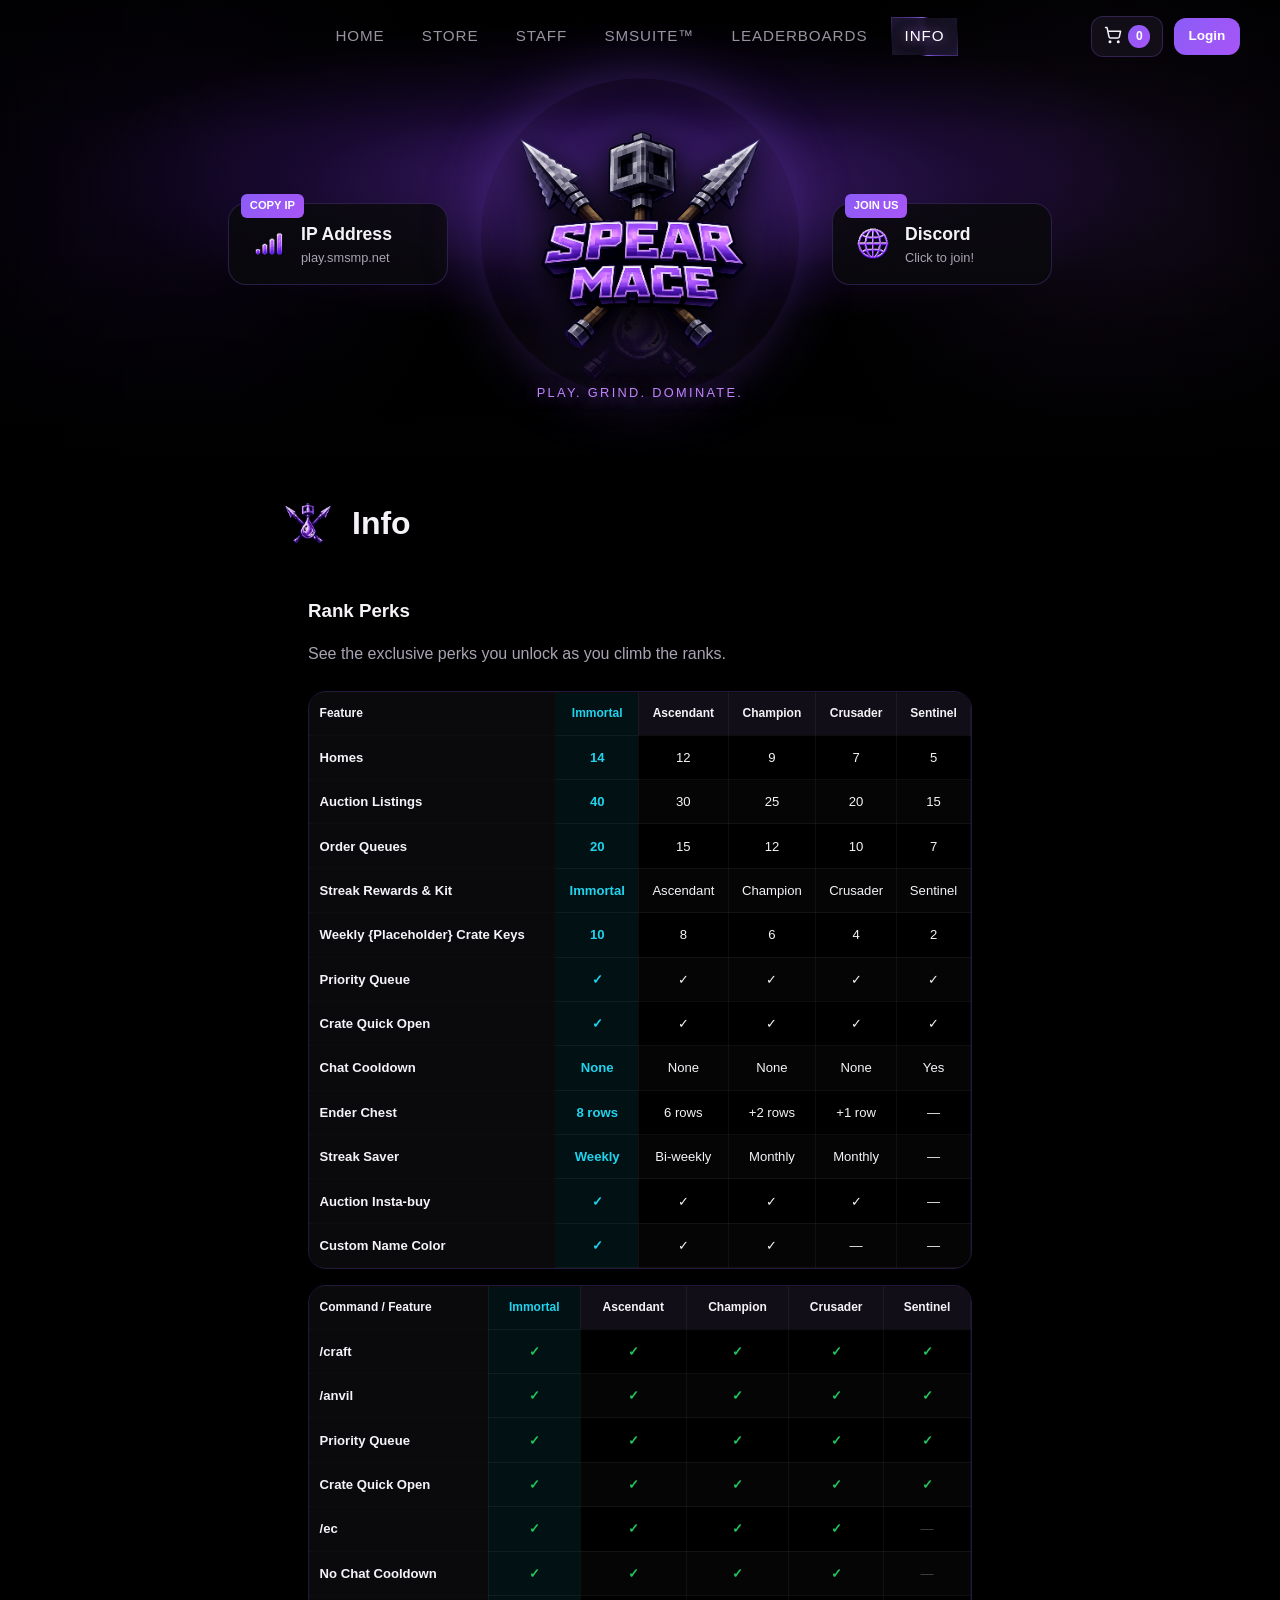
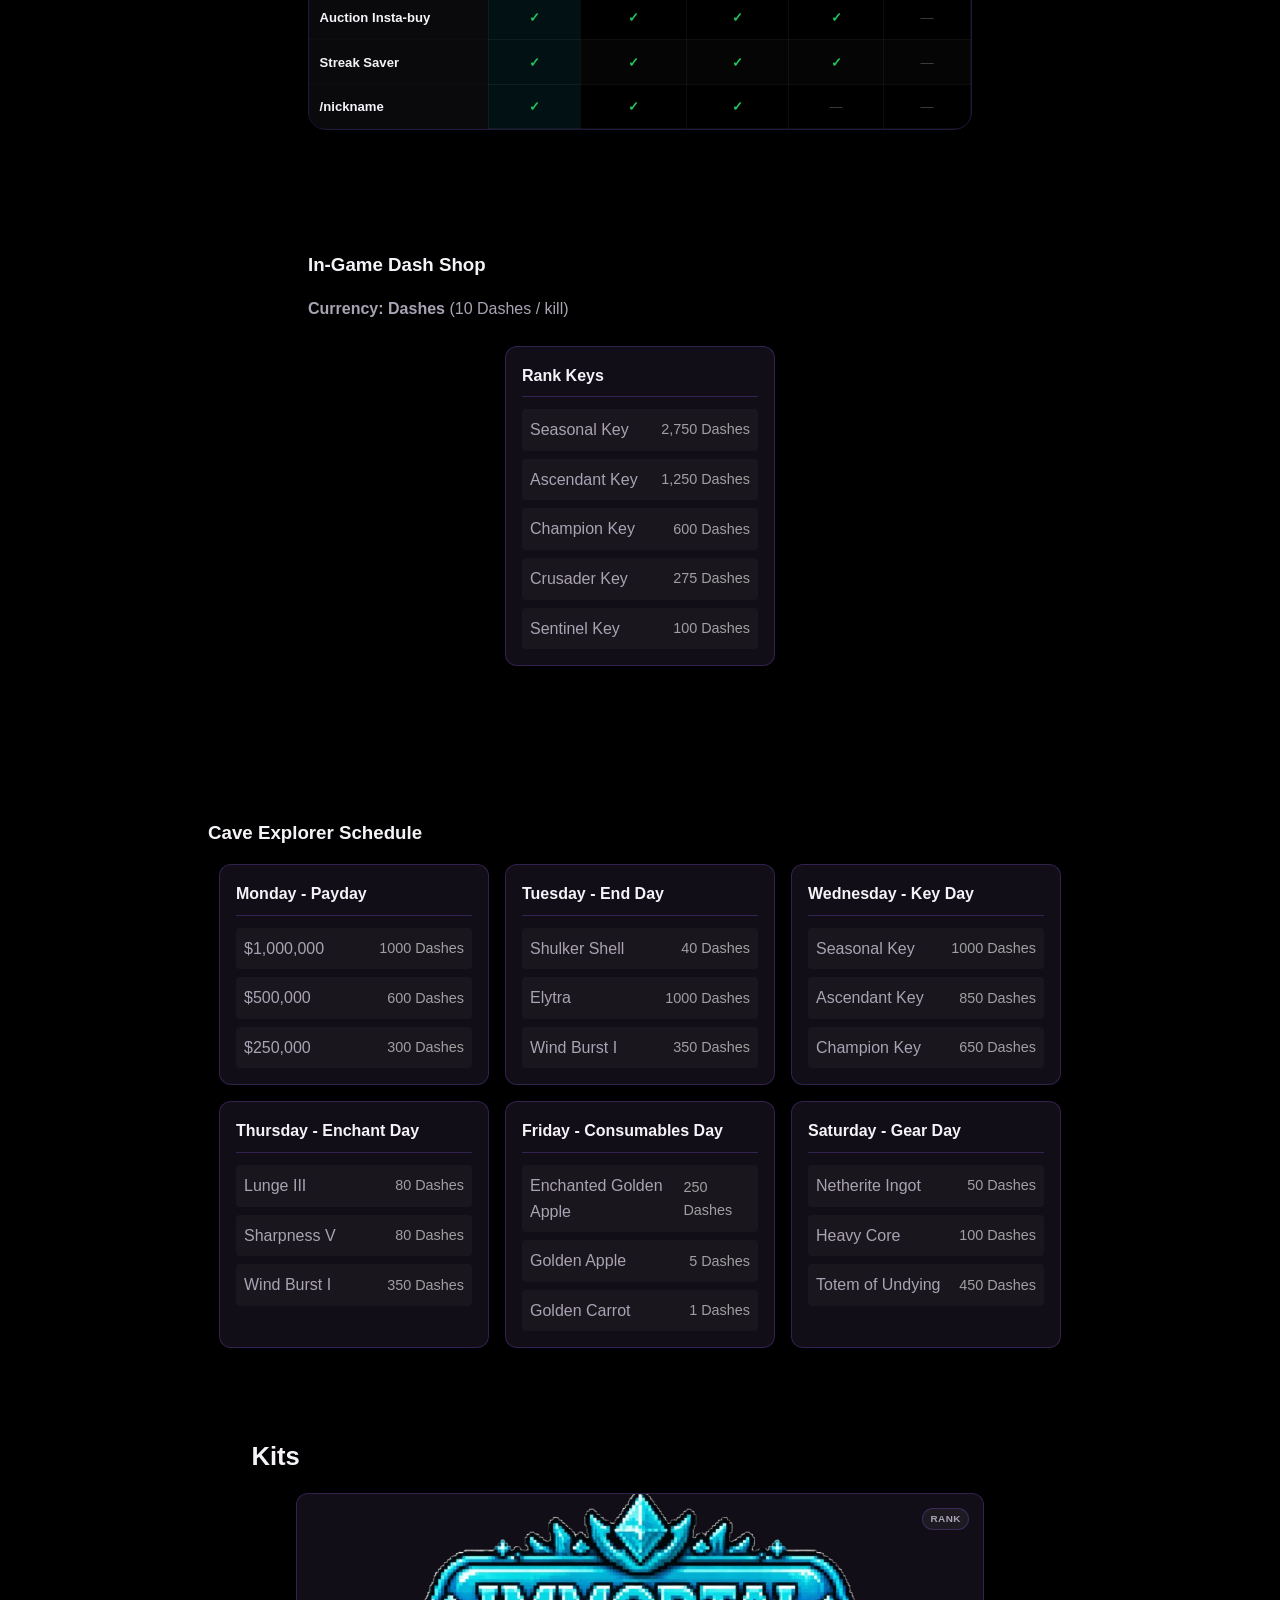
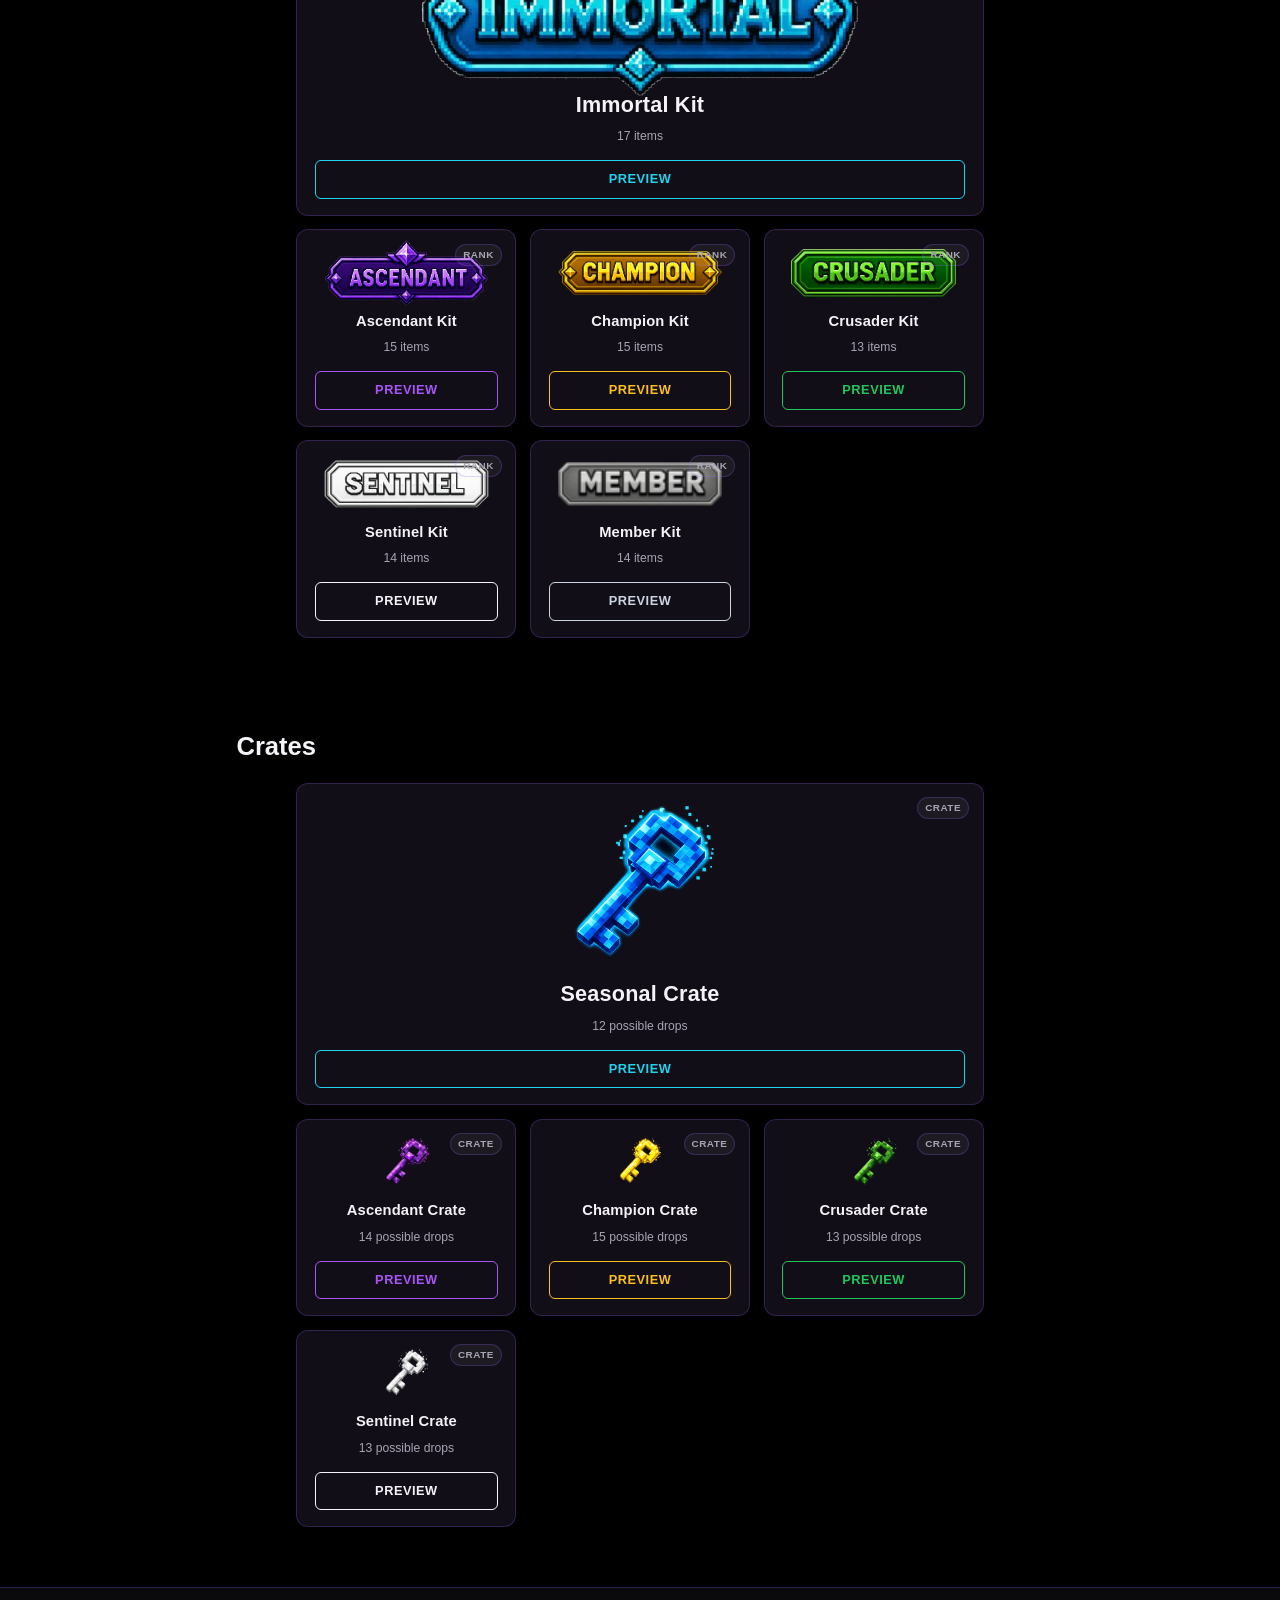
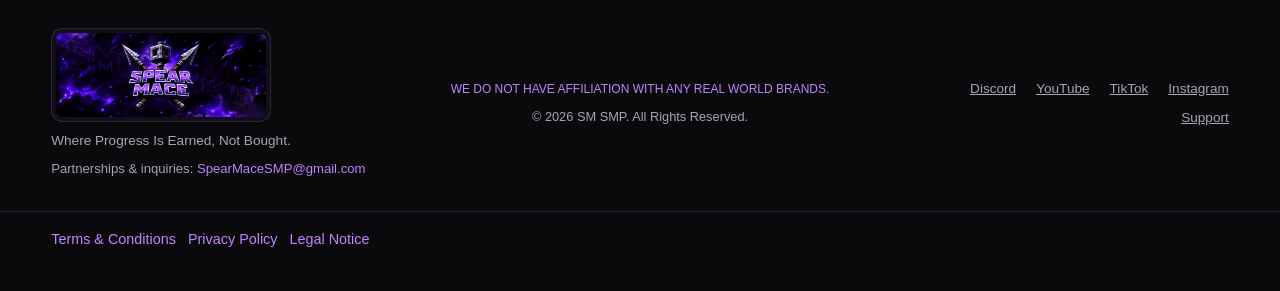
==== commit da2375e2: "V3.0.0" ====
--- a/html/info.html
+++ b/html/info.html
@@ -10,17 +10,30 @@
   <meta property="og:type" content="website">
   <meta property="og:title" content="Server Info — SM SMP">
   <meta property="og:description" content="Spear Mace SMP. Earn ranks through gameplay.">
-  <meta property="og:image" content="../assets/og-image.png">
+  <meta property="og:image" content="https://smsmp.net/assets/misc/og-image.png">
   <meta name="twitter:card" content="summary_large_image">
-  <link rel="icon" href="../assets/favicon.ico" sizes="32x32">
-  <link rel="icon" href="../assets/favicon.svg" type="image/svg+xml">
-  <link rel="icon" href="../assets/favicon-32.png" type="image/png" sizes="32x32">
-  <link rel="apple-touch-icon" href="../assets/og-image.png">
+  <meta name="twitter:image" content="https://smsmp.net/assets/misc/og-image.png">
+  <meta property="og:url" content="https://smsmp.net">
+  <meta name="thumbnail" content="https://smsmp.net/assets/misc/og-image.png">
+  <link rel="icon" href="../assets/misc/favicon.ico" sizes="32x32">
+  <link rel="icon" href="../assets/misc/favicon.svg" type="image/svg+xml">
+  <link rel="icon" href="../assets/misc/favicon-32.png" type="image/png" sizes="32x32">
+  <link rel="apple-touch-icon" href="../assets/misc/og-image.png">
   <link rel="preconnect" href="https://fonts.googleapis.com">
   <link rel="preconnect" href="https://fonts.gstatic.com" crossorigin>
   <link href="https://fonts.googleapis.com/css2?family=Inter:wght@400;500;600;700&family=Russo+One&display=swap" rel="stylesheet">
   <link rel="stylesheet" href="../css/styles.css">
   <link rel="stylesheet" href="../css/preview.css">
+  <script type="application/ld+json">
+  {
+    "@context": "https://schema.org",
+    "@type": "WebSite",
+    "name": "SM SMP",
+    "url": "https://smsmp.net/",
+    "image": "https://smsmp.net/assets/misc/og-image.png",
+    "description": "Spear Mace SMP. Earn ranks through gameplay on a Minecraft server built around grinding, PvP, and a player-run economy."
+  }
+  </script>
 </head>
 <body>
   <div id="toast-container" class="toast-container" aria-live="polite"></div>
@@ -82,7 +95,7 @@
       <div class="hero-stage">
         <button type="button" class="info-card ip-card" id="ip-copy-btn">
           <span class="card-badge badge-live">Copy IP</span>
-          <img src="../assets/ip.webp" alt="" class="card-icon-img">
+          <img src="../assets/misc/ip.webp" alt="" class="card-icon-img">
           <div class="card-body">
             <strong>IP Address</strong>
             <span class="ip-placeholder">play.smsmp.net</span>
@@ -91,14 +104,14 @@
 
         <div class="hero-brand">
           <div class="hero-brand-ring" aria-hidden="true"></div>
-          <img src="../assets/spearmace.webp" alt="" class="hero-emblem" aria-hidden="true">
-          <img src="../assets/logo.webp" alt="SM SMP — Spear Mace" class="hero-logo-img">
+          <img src="../assets/misc/spearmace.webp" alt="" class="hero-emblem" aria-hidden="true">
+          <img src="../assets/misc/logo.webp" alt="SM SMP — Spear Mace" class="hero-logo-img">
           <p class="hero-tagline">Play. Grind. Dominate.</p>
         </div>
 
         <a href="https://discord.smsmp.net/" class="info-card discord-card" target="_blank" rel="noopener noreferrer">
           <span class="card-badge badge-live">Join Us</span>
-          <img src="../assets/connect.webp" alt="" class="card-icon-img">
+          <img src="../assets/misc/connect.webp" alt="" class="card-icon-img">
           <div class="card-body">
             <strong>Discord</strong>
             <span>Click to join!</span>
@@ -111,48 +124,60 @@
 <section id="view-info" class="view active">
         <div class="container page-view">
           <div class="page-view-header">
-            <img src="../assets/spearmace.webp" alt="" class="page-view-icon">
+            <img src="../assets/misc/spearmace.webp" alt="" class="page-view-icon">
             <h1>Info</h1>
+          </div>
+
+          <div class="info-card-block">
+            <h3>Rank Perks</h3>
+            <p class="info-card-desc">See the exclusive perks you unlock as you climb the ranks.</p>
+            <div class="table-section" style="margin-top: 1rem;">
+              <div class="table-scroll">
+                <table class="comparison-table" id="comparison-table">
+                  <thead></thead>
+                  <tbody></tbody>
+                </table>
+              </div>
+              <div class="table-scroll commands-table-wrap">
+                <table class="comparison-table kit-table" id="kit-table">
+                  <thead></thead>
+                  <tbody></tbody>
+                </table>
+              </div>
+            </div>
           </div>
 
           <div class="info-card-block">
             <h3>In-Game Dash Shop</h3>
-            <p class="info-card-desc"><strong>Currency: Dashes</strong> (1 Dash / 30 seconds AFK, 10 Dashes / kill)</p>
-            <div class="dash-grid">
-              <div>
-                <h4>Keys</h4>
-                <ul class="info-list">
-                  <li><strong>Seasonal</strong> - 2,750</li>
-                  <li><strong>Ascendant</strong> - 1,250</li>
-                  <li><strong>Champion</strong> - 600</li>
-                  <li><strong>Crusader</strong> - 275</li>
-                  <li><strong>Sentinel</strong> - 100</li>
-                </ul>
-              </div>
-              <div>
-                <h4>Spawners</h4>
-                <ul class="info-list">
-                  <li><strong>Iron Golem</strong> - 50,000</li>
-                  <li><strong>Skeleton</strong> - 25,000</li>
-                  <li><strong>Cow</strong> - 12,500</li>
-                  <li><strong>Sheep</strong> - 6,000</li>
-                  <li><strong>Rabbit</strong> - 2,500</li>
+            <p class="info-card-desc"><strong>Currency: Dashes</strong> <span style="color: var(--text-muted);">(10 Dashes / kill)</span></p>
+            
+            <div class="dash-grid" style="grid-template-columns: 1fr; max-width: 400px; margin-top: 1.5rem;">
+              <div class="dash-card">
+                <h4 style="color: var(--primary-color); border-bottom: 1px solid var(--border); padding-bottom: 0.5rem; margin-bottom: 0.75rem;">Rank Keys</h4>
+                <ul style="list-style: none; padding: 0; margin: 0; display: flex; flex-direction: column; gap: 0.5rem;">
+                  <li style="display: flex; justify-content: space-between; align-items: center; background: rgba(255,255,255,0.03); padding: 0.5rem; border-radius: 4px;">
+                    <span style="font-weight: 500;">Seasonal Key</span>
+                    <span style="color: #a0a0a0; font-size: 0.9rem;">2,750 Dashes</span>
+                  </li>
+                  <li style="display: flex; justify-content: space-between; align-items: center; background: rgba(255,255,255,0.03); padding: 0.5rem; border-radius: 4px;">
+                    <span style="font-weight: 500;">Ascendant Key</span>
+                    <span style="color: #a0a0a0; font-size: 0.9rem;">1,250 Dashes</span>
+                  </li>
+                  <li style="display: flex; justify-content: space-between; align-items: center; background: rgba(255,255,255,0.03); padding: 0.5rem; border-radius: 4px;">
+                    <span style="font-weight: 500;">Champion Key</span>
+                    <span style="color: #a0a0a0; font-size: 0.9rem;">600 Dashes</span>
+                  </li>
+                  <li style="display: flex; justify-content: space-between; align-items: center; background: rgba(255,255,255,0.03); padding: 0.5rem; border-radius: 4px;">
+                    <span style="font-weight: 500;">Crusader Key</span>
+                    <span style="color: #a0a0a0; font-size: 0.9rem;">275 Dashes</span>
+                  </li>
+                  <li style="display: flex; justify-content: space-between; align-items: center; background: rgba(255,255,255,0.03); padding: 0.5rem; border-radius: 4px;">
+                    <span style="font-weight: 500;">Sentinel Key</span>
+                    <span style="color: #a0a0a0; font-size: 0.9rem;">100 Dashes</span>
+                  </li>
                 </ul>
               </div>
             </div>
-          </div>
-
-          <div class="info-card-block">
-            <h3>AFK Area Rewards</h3>
-            <ul class="info-list">
-              <li><strong>Sentinel Key</strong> ≈ 50 minutes</li>
-              <li><strong>Crusader Key</strong> ≈ 2.3 hours</li>
-              <li><strong>Champion Key</strong> ≈ 5 hours</li>
-              <li><strong>Ascendant Key</strong> ≈ 10.5 hours</li>
-              <li><strong>Seasonal Key</strong> ≈ 23 hours</li>
-              <li><strong>Skeleton Spawner</strong> ≈ 208 hours</li>
-              <li><strong>Iron Golem Spawner</strong> ≈ 417 hours</li>
-            </ul>
           </div>
 
           </div>
@@ -263,23 +288,7 @@
                     </li>
                   </ul>
                 </div>
-                <div class="dash-card">
-                  <h4 style="color: var(--primary-color); border-bottom: 1px solid var(--border); padding-bottom: 0.5rem; margin-bottom: 0.75rem;">Sunday - Spawner Day</h4>
-                  <ul style="list-style: none; padding: 0; margin: 0; display: flex; flex-direction: column; gap: 0.5rem;">
-                    <li style="display: flex; justify-content: space-between; align-items: center; background: rgba(255,255,255,0.03); padding: 0.5rem; border-radius: 4px;">
-                      <span style="font-weight: 500;">Warden Spawner</span>
-                      <span style="color: #a0a0a0; font-size: 0.9rem;">618 Dashes</span>
-                    </li>
-                    <li style="display: flex; justify-content: space-between; align-items: center; background: rgba(255,255,255,0.03); padding: 0.5rem; border-radius: 4px;">
-                      <span style="font-weight: 500;">Skeleton Spawner</span>
-                      <span style="color: #a0a0a0; font-size: 0.9rem;">450 Dashes</span>
-                    </li>
-                    <li style="display: flex; justify-content: space-between; align-items: center; background: rgba(255,255,255,0.03); padding: 0.5rem; border-radius: 4px;">
-                      <span style="font-weight: 500;">Cow Spawner</span>
-                      <span style="color: #a0a0a0; font-size: 0.9rem;">188 Dashes</span>
-                    </li>
-                  </ul>
-                </div>
+
 </div>
             </div>
           </div>
@@ -301,7 +310,7 @@
     <footer class="site-footer">
       <div class="container footer-inner">
         <div class="footer-brand">
-          <img src="../assets/youtube banner.webp" alt="SM SMP" class="footer-banner-img">
+          <img src="../assets/misc/youtube banner.webp" alt="SM SMP" class="footer-banner-img">
           <p class="footer-tagline">Where Progress Is Earned, Not Bought.</p>
           <p class="footer-email">Partnerships &amp; inquiries: <a href="mailto:SpearMaceSMP@gmail.com">SpearMaceSMP@gmail.com</a></p>
         </div>
--- a/css/styles.css
+++ b/css/styles.css
@@ -48,7 +48,14 @@
 }
 
 body.scroll-lock {
-  overflow: hidden;
+  overflow: hidden !important;
+  height: 100vh !important;
+  touch-action: none;
+}
+
+body.scroll-lock ~ *,
+html:has(body.scroll-lock) {
+  overflow: hidden !important;
 }
 
 ::-webkit-scrollbar {
@@ -280,26 +287,104 @@
   position: relative;
   z-index: 2;
   display: flex;
-  gap: 2rem;
+  gap: 0.5rem;
   flex-wrap: wrap;
   justify-content: center;
 }
+
 
 .nav-link {
   font-family: var(--font-display);
   font-size: 0.95rem;
-  letter-spacing: 0.05em;
+  letter-spacing: 0.06em;
   text-transform: uppercase;
+  color: var(--text-muted);
+  opacity: 0.9;
+  padding: 0.45rem 0.85rem;
+  border-radius: 0;
+  border: 1px solid transparent;
+  transition: all 0.3s cubic-bezier(0.2, 0, 0, 1);
+  position: relative;
+  overflow: hidden;
+  z-index: 1;
+}
+
+.nav-link:hover {
+  opacity: 1;
   color: var(--text);
-  opacity: 0.85;
-  transition: opacity 0.2s, color 0.2s, text-shadow 0.2s;
-}
-
-.nav-link:hover,
+  background: rgba(139, 92, 246, 0.05);
+  box-shadow: 0 4px 12px rgba(139, 92, 246, 0.05);
+}
+
 .nav-link.active {
   opacity: 1;
-  color: var(--purple-glow);
-  text-shadow: 0 0 12px rgba(192, 132, 252, 0.5);
+  color: #fff;
+  text-shadow: 0 0 12px rgba(192, 132, 252, 0.8), 0 0 20px rgba(192, 132, 252, 0.4);
+  background: transparent;
+  border-color: transparent;
+}
+
+/* The spinning premium dual-trail */
+.nav-link.active::before {
+  content: '';
+  position: absolute;
+  top: 50%; left: 50%;
+  width: 250%; height: 250%;
+  background: conic-gradient(
+    from 180deg,
+    transparent 20%, rgba(139, 92, 246, 0.8) 45%, var(--purple-glow) 50%,
+    transparent 50%, transparent 70%, rgba(139, 92, 246, 0.8) 95%, var(--purple-glow) 100%
+  );
+  animation: spin-trail 4s linear infinite;
+  transform-origin: center;
+  z-index: -2;
+  transform: translate(-50%, -50%);
+  filter: blur(2px);
+}
+
+/* The inner glassy core */
+.nav-link.active::after {
+  content: '';
+  position: absolute;
+  inset: 1px;
+  background: rgba(15, 15, 20, 0.92); /* Deep dark background */
+  border-radius: 0;
+  z-index: -1;
+  box-shadow: inset 0 0 24px rgba(139, 92, 246, 0.15);
+}
+
+@keyframes spin-trail {
+  from { transform: translate(-50%, -50%) rotate(0deg); }
+  to { transform: translate(-50%, -50%) rotate(360deg); }
+}
+
+/* --- SMSuite Page Navigation Override --- */
+.page-smsuite .top-nav {
+  border-bottom: 2px solid rgba(139, 92, 246, 0.8);
+  box-shadow: 0 4px 15px rgba(139, 92, 246, 0.2);
+  align-items: flex-end;
+  padding: 0 1.5rem;
+  border-radius: 0;
+}
+
+.page-smsuite .nav-link {
+  border-radius: var(--radius-lg) var(--radius-lg) 0 0;
+  margin-bottom: -2px; /* Overlaps bottom border */
+  border: 2px solid transparent;
+  padding: 0.55rem 0.85rem;
+}
+
+.page-smsuite .nav-link.active {
+  background: linear-gradient(180deg, rgba(139, 92, 246, 0.15) 0%, rgba(10, 10, 12, 1) 100%);
+  border: 2px solid rgba(139, 92, 246, 0.8);
+  border-bottom-color: rgba(10, 10, 12, 1);
+  box-shadow: 0 -4px 15px rgba(139, 92, 246, 0.2), inset 0 4px 15px rgba(139, 92, 246, 0.15);
+  z-index: 2;
+}
+
+.page-smsuite .nav-link.active::before,
+.page-smsuite .nav-link.active::after {
+  display: none; /* Hide the spinning trail on SMSuite page */
 }
 
 .hero-stage {
@@ -1820,6 +1905,7 @@
   display: grid;
   place-items: center;
   padding: 1rem;
+  overflow: hidden;
 }
 
 .modal-backdrop {
@@ -1837,6 +1923,7 @@
   width: min(480px, 94vw);
   max-height: 85vh;
   overflow-y: auto;
+  overscroll-behavior: none;
   box-shadow: var(--glow);
 }
 
@@ -2107,13 +2194,33 @@
   flex-direction: column;
   align-items: center;
   height: 100%;
+  position: relative;
   background: linear-gradient(180deg, color-mix(in srgb, var(--rank-accent) 8%, var(--bg-elevated)), var(--bg-elevated));
   border: 1px solid color-mix(in srgb, var(--rank-accent) 35%, transparent);
   border-radius: var(--radius-lg);
   padding: 1rem 0.85rem;
+  box-shadow: 0 4px 20px rgba(0, 0, 0, 0.4), 
+              0 0 15px var(--rank-glow) inset;
+  transition: transform var(--transition-bounce), box-shadow 0.3s ease, border-color 0.3s ease;
   text-align: center;
-  position: relative;
-  transition: border-color 0.2s, box-shadow 0.2s, transform 0.2s;
+  flex-shrink: 0;
+  cursor: pointer;
+}
+
+.tag-rank {
+  position: absolute; 
+  top: 0.85rem; 
+  right: 0.85rem;
+  font-size: 0.62rem; 
+  font-weight: 700; 
+  text-transform: uppercase;
+  letter-spacing: 0.05em;
+  color: var(--text-muted);
+  background: rgba(255,255,255,0.05);
+  border: 1px solid var(--border);
+  padding: 2px 7px;
+  border-radius: 20px;
+  z-index: 5;
 }
 
 .rank-card-header {
@@ -2124,11 +2231,6 @@
   flex: 1;
 }
 
-.rank-card:hover {
-  border-color: var(--rank-accent);
-  box-shadow: 0 0 22px var(--rank-glow);
-  transform: translateY(-3px);
-}
 
 .rank-featured {
   border-width: 2px;
@@ -2854,22 +2956,50 @@
 }
 
   #kitsGrid, #cratesGrid {
-    max-width: calc(200px * 3 + 0.85rem * 2);
+    max-width: calc(220px * 3 + 0.85rem * 2);
     margin: 0 auto;
   }
 
   .card-grid {
-    display: flex;
-    flex-wrap: wrap;
+    display: grid;
+    grid-template-columns: repeat(3, 220px);
     justify-content: center;
     gap: 0.85rem;
   }
+
+  /* Make the first item in each grid span all columns as a banner */
+  #kitsGrid .kit-card:first-child,
+  #cratesGrid .kit-card:first-child {
+    grid-column: 1 / -1;
+  }
+  
+  /* Give the banner emblem more room to breathe */
+  #kitsGrid .kit-card:first-child .kit-emblem,
+  #cratesGrid .kit-card:first-child .kit-emblem {
+    height: 160px;
+    margin-bottom: 1rem;
+  }
+  #kitsGrid .kit-card:first-child .kit-emblem img,
+  #cratesGrid .kit-card:first-child .kit-emblem img {
+    max-height: 160px;
+    max-width: 100%;
+    width: 100%;
+    height: 100%;
+    object-fit: contain;
+  }
+
+  /* Make the title larger for the banners */
+  #kitsGrid .kit-card:first-child h3,
+  #cratesGrid .kit-card:first-child h3 {
+    font-size: 1.35rem;
+  }
+
   .kit-card {
     position: relative;
     background: var(--bg-panel);
     border: 1px solid var(--border);
     border-radius: var(--radius);
-    width: 220px;
+    width: 100%;
     max-width: 100%;
     text-align: center;
     padding: 1.1rem 1.1rem 1rem;
@@ -3007,5 +3137,526 @@
   .demo-head h3 { font-family: var(--font-display); font-size: 1.05rem; }
   .demo-head span { font-size: 0.78rem; color: var(--text-muted); }
 
-.dash-grid { display: flex !important; flex-wrap: wrap !important; justify-content: center !important; gap: 1.5rem !important; }
-.dash-card { flex: 0 1 300px; background: var(--bg-panel); border: 1px solid var(--border); border-radius: var(--radius); padding: 1.1rem; box-shadow: 0 4px 6px rgba(0,0,0,0.3); }
+.dash-grid { display: flex !important; flex-wrap: wrap !important; justify-content: center !important; gap: 1rem !important; max-width: 900px; margin: 0 auto; }
+.dash-card { flex: 0 1 270px; background: var(--bg-panel); border: 1px solid var(--border); border-radius: var(--radius); padding: 1rem; box-shadow: 0 4px 6px rgba(0,0,0,0.3); }
+
+
+/* Legal Modal for SMSuite */
+.legal-modal-overlay {
+  position: fixed;
+  inset: 0;
+  background: rgba(0, 0, 0, 0.85); /* Solid dark overlay without blur */
+  z-index: 9999;
+  display: flex;
+  align-items: center;
+  justify-content: center;
+  opacity: 0;
+  pointer-events: none;
+  transition: opacity 0.3s ease;
+}
+
+.legal-modal-overlay.show {
+  opacity: 1;
+  pointer-events: auto;
+}
+
+.legal-modal {
+  background: #0f0f13; /* Solid dark color instead of translucent surface */
+  border: 1px solid var(--border);
+  border-radius: var(--radius-lg);
+  padding: 2rem;
+  width: min(90%, 500px);
+  box-shadow: 0 10px 30px rgba(0, 0, 0, 0.5); /* Standard deep shadow */
+  transform: translateY(20px);
+  transition: transform 0.3s cubic-bezier(0.2, 0, 0, 1);
+  position: relative;
+}
+
+.legal-modal-overlay.show .legal-modal {
+  transform: translateY(0);
+}
+
+.legal-modal h2 {
+  font-family: var(--font-display);
+  font-size: 1.5rem;
+  margin-bottom: 1rem;
+  color: #fff;
+}
+
+.legal-modal p {
+  color: var(--text-muted);
+  font-size: 0.95rem;
+  line-height: 1.5;
+  margin-bottom: 1.5rem;
+}
+
+.legal-links {
+  display: flex;
+  flex-wrap: wrap;
+  gap: 0.75rem;
+  margin-bottom: 1.5rem;
+}
+
+.legal-links a {
+  color: var(--purple-glow);
+  text-decoration: none;
+  font-weight: 500;
+  font-size: 0.9rem;
+  transition: color 0.2s;
+}
+
+.legal-links a:hover {
+  color: var(--purple);
+  text-decoration: underline;
+}
+
+.legal-checkbox-group {
+  display: flex;
+  align-items: flex-start;
+  gap: 0.75rem;
+  margin-bottom: 2rem;
+  cursor: pointer;
+}
+
+.legal-checkbox-group input {
+  appearance: none;
+  background: rgba(10, 10, 12, 0.85);
+  border: 1px solid var(--border);
+  width: 20px;
+  height: 20px;
+  border-radius: 4px;
+  cursor: pointer;
+  position: relative;
+  transition: all 0.2s;
+  flex-shrink: 0;
+  margin-top: 2px;
+}
+
+.legal-checkbox-group input:checked {
+  background: var(--purple);
+  border-color: var(--purple);
+}
+
+.legal-checkbox-group input:checked::after {
+  content: '✓';
+  position: absolute;
+  color: #fff;
+  font-size: 14px;
+  top: 50%; left: 50%;
+  transform: translate(-50%, -50%);
+}
+
+.legal-checkbox-group label {
+  color: var(--text);
+  font-size: 0.9rem;
+  line-height: 1.4;
+  cursor: pointer;
+}
+
+.legal-actions {
+  display: flex;
+  justify-content: flex-end;
+  gap: 1rem;
+}
+
+.btn-cancel {
+  background: transparent;
+  color: var(--text-muted);
+  border: none;
+  font-family: var(--font-display);
+  text-transform: uppercase;
+  letter-spacing: 0.05em;
+  cursor: pointer;
+  padding: 0.5rem 1rem;
+  transition: color 0.2s;
+}
+
+.btn-cancel:hover {
+  color: #fff;
+}
+
+.btn-continue {
+  background: var(--purple);
+  color: #fff;
+  border: none;
+  border-radius: var(--radius);
+  padding: 0.65rem 1.5rem;
+  font-family: var(--font-display);
+  text-transform: uppercase;
+  letter-spacing: 0.05em;
+  cursor: pointer;
+  opacity: 0.5;
+  pointer-events: none;
+  transition: all 0.2s;
+  box-shadow: 0 0 10px rgba(139, 92, 246, 0.2);
+}
+
+.btn-continue.enabled {
+  opacity: 1;
+  pointer-events: auto;
+}
+
+.btn-continue.enabled:hover {
+  background: var(--purple-glow);
+  box-shadow: 0 0 15px rgba(139, 92, 246, 0.4);
+}
+
+.user-profile-btn {
+  width: max-content !important;
+  max-width: none !important;
+  flex-shrink: 0;
+}
+
+.user-profile-name {
+  white-space: nowrap !important;
+  overflow: visible !important;
+  display: inline-block;
+  vertical-align: middle;
+}
+
+#cave-explorer-section h3 {
+  margin-left: 180px;
+}
+
+@media (max-width: 900px) {
+  #cave-explorer-section h3, #kits-section h3, #crates-section h3 {
+    margin-left: 0 !important;
+    text-align: center !important;
+  }
+  
+  #kitsGrid, #cratesGrid {
+    max-width: 100% !important;
+  }
+  
+  .card-grid {
+    grid-template-columns: 1fr !important;
+    justify-items: center;
+  }
+  
+  #kitsGrid .kit-card:nth-child(n+4) {
+    grid-column: 1 !important;
+  }
+  
+  .dash-grid {
+    grid-template-columns: 1fr !important;
+  }
+  
+  .dash-card {
+    width: 100% !important;
+    max-width: 320px !important;
+    margin: 0 auto;
+  }
+}
+
+/* === SM SUITE PAGE === */
+.smsuite-page {
+  max-width: 1200px;
+  margin: 4rem auto;
+  padding: 0 2rem;
+}
+.smsuite-hero {
+  text-align: center;
+  margin-bottom: 4rem;
+}
+.smsuite-hero h1 {
+  font-size: 2.5rem;
+  margin-bottom: 2rem;
+  color: #fff;
+}
+.architecture-visual {
+  display: flex;
+  align-items: center;
+  justify-content: center;
+  gap: 1.5rem;
+  margin-top: 2rem;
+  flex-wrap: wrap;
+}
+.arch-node {
+  background: rgba(139, 92, 246, 0.1);
+  border: 1px solid rgba(139, 92, 246, 0.3);
+  padding: 1rem 1.5rem;
+  border-radius: var(--radius);
+  display: flex;
+  align-items: center;
+  gap: 0.75rem;
+  color: var(--purple-glow);
+  font-family: var(--font-display);
+  box-shadow: 0 0 15px rgba(139, 92, 246, 0.1);
+}
+.arch-arrow {
+  color: rgba(255, 255, 255, 0.4);
+  font-size: 1.5rem;
+}
+.smsuite-grid-section {
+  margin-bottom: 4rem;
+}
+.smsuite-grid-section h2 {
+  font-family: var(--font-display);
+  font-size: 1.75rem;
+  margin-bottom: 1.5rem;
+  border-bottom: 1px solid var(--border);
+  padding-bottom: 0.5rem;
+  color: #fff;
+}
+.plugin-grid {
+  display: grid;
+  grid-template-columns: repeat(auto-fill, minmax(320px, 1fr));
+  gap: 1.5rem;
+}
+.plugin-card {
+  display: flex;
+  flex-direction: column;
+  background: var(--bg-panel);
+  border: 1px solid var(--border);
+  border-radius: var(--radius);
+  padding: 1.5rem;
+  text-align: left;
+  position: relative;
+  transition: all 0.3s ease;
+  cursor: pointer;
+  color: var(--text);
+  overflow: hidden;
+}
+.plugin-card:hover {
+  border-color: rgba(139, 92, 246, 0.5);
+  background: rgba(20, 15, 30, 0.6);
+  transform: translateY(-3px);
+  box-shadow: 0 8px 25px rgba(139, 92, 246, 0.15);
+}
+.plugin-card-header {
+  margin-bottom: 1rem;
+}
+.plugin-name {
+  font-family: var(--font-display);
+  font-size: 1.4rem;
+  color: var(--primary-color);
+  margin-bottom: 0.5rem;
+  transition: all 0.3s ease;
+}
+.plugin-card:hover .plugin-name {
+  text-shadow: 0 0 12px rgba(192, 132, 252, 0.8), 0 0 20px rgba(192, 132, 252, 0.4);
+  transform: translateY(-2px);
+}
+.plugin-line {
+  height: 2px;
+  width: 100%;
+  background: linear-gradient(90deg, var(--primary-color) 0%, rgba(139, 92, 246, 0.1) 100%);
+  border-radius: 2px;
+  transition: all 0.3s ease;
+  opacity: 0.6;
+}
+.plugin-card:hover .plugin-line {
+  background: linear-gradient(90deg, var(--primary-color) 0%, rgba(139, 92, 246, 0.4) 100%);
+  opacity: 1;
+}
+.plugin-body {
+  flex: 1;
+  margin-bottom: 1.5rem;
+}
+.plugin-tagline {
+  font-size: 0.95rem;
+  line-height: 1.5;
+  color: var(--text-muted);
+}
+.plugin-footer {
+  display: flex;
+  justify-content: space-between;
+  align-items: flex-end;
+  font-size: 0.85rem;
+  font-family: var(--font-mono);
+  margin-top: auto;
+  border-top: 1px solid rgba(255, 255, 255, 0.05);
+  padding-top: 1rem;
+}
+.plugin-expand-hint {
+  color: rgba(139, 92, 246, 0.7);
+  text-transform: uppercase;
+  letter-spacing: 0.05em;
+  font-size: 0.75rem;
+  transition: color 0.2s;
+}
+.plugin-card:hover .plugin-expand-hint {
+  color: var(--primary-color);
+}
+.plugin-version {
+  color: rgba(255, 255, 255, 0.3);
+}
+
+/* Coming Soon overrides */
+.coming-soon-card {
+  opacity: 0.6;
+  cursor: default;
+}
+.coming-soon-card:hover {
+  transform: none;
+  border-color: var(--border);
+  background: var(--bg-panel);
+  box-shadow: none;
+}
+.coming-soon-card:hover .plugin-name {
+  text-shadow: none;
+  transform: none;
+}
+.coming-soon-card:hover .plugin-line {
+  background: linear-gradient(90deg, var(--primary-color) 0%, rgba(139, 92, 246, 0.1) 100%);
+  opacity: 0.6;
+}
+.coming-soon-card:hover .plugin-expand-hint {
+  color: rgba(139, 92, 246, 0.7);
+}
+
+.smsuite-footer-credits {
+  text-align: center;
+  margin-top: 5rem;
+  padding-top: 2rem;
+  border-top: 1px solid var(--border);
+  color: var(--text-muted);
+  font-size: 0.9rem;
+}
+
+/* SMSuite Modal Typography Overrides */
+.smsuite-modal-panel {
+  max-width: 850px;
+  width: 95%;
+  max-height: 85vh;
+  display: flex;
+  flex-direction: column;
+  padding: 2rem;
+}
+.smsuite-modal-title {
+  color: var(--primary-color);
+  font-family: var(--font-display);
+  font-size: 2rem;
+  margin-bottom: 0.5rem;
+  margin-top: 0;
+}
+.smsuite-modal-content {
+  flex: 1;
+  overflow-y: auto;
+  padding-right: 1rem;
+  color: #d1d5db;
+  line-height: 1.6;
+}
+.smsuite-modal-content h3 {
+  font-family: var(--font-display);
+  color: #fff;
+  margin-top: 2rem;
+  margin-bottom: 1rem;
+  font-size: 1.3rem;
+  border-bottom: 1px solid rgba(255, 255, 255, 0.1);
+  padding-bottom: 0.3rem;
+}
+.smsuite-modal-content h3:first-child {
+  margin-top: 0;
+}
+.smsuite-modal-content p {
+  margin-bottom: 1rem;
+}
+.smsuite-modal-content ul {
+  padding-left: 1.5rem;
+  margin-bottom: 1.5rem;
+}
+.smsuite-modal-content li {
+  margin-bottom: 0.5rem;
+}
+.smsuite-modal-content code {
+  background: rgba(0, 0, 0, 0.3);
+  padding: 0.2rem 0.4rem;
+  border-radius: 4px;
+  font-family: var(--font-mono);
+  font-size: 0.9em;
+  color: var(--purple-glow);
+  border: 1px solid rgba(139, 92, 246, 0.2);
+}
+
+/* === LEADERBOARDS PAGE === */
+.leaderboards-grid {
+  display: grid;
+  grid-template-columns: repeat(3, 1fr);
+  gap: 2rem;
+}
+
+@media (max-width: 1100px) {
+  .leaderboards-grid {
+    grid-template-columns: repeat(2, 1fr);
+  }
+}
+
+@media (max-width: 768px) {
+  .leaderboards-grid {
+    grid-template-columns: 1fr;
+  }
+}
+
+.leaderboard-card {
+  background: var(--surface-1); /* Very dark background */
+  border: 1px solid rgba(139, 92, 246, 0.3); /* Subtle purple outline */
+  border-radius: var(--radius);
+  padding: 1.5rem;
+  box-shadow: 0 10px 30px rgba(0, 0, 0, 0.3);
+}
+
+.lb-header {
+  margin-bottom: 1.25rem;
+  padding-bottom: 0.75rem;
+  border-bottom: 1px solid rgba(255, 255, 255, 0.05);
+}
+
+.lb-header h3 {
+  font-family: var(--font-display);
+  font-size: 1.25rem;
+  font-weight: 700;
+  color: #fff;
+  margin: 0;
+}
+
+.lb-list {
+  list-style: none;
+  padding: 0;
+  margin: 0;
+  display: flex;
+  flex-direction: column;
+  gap: 0.5rem; /* Spacing between the blocks */
+}
+
+.lb-list li {
+  display: flex;
+  align-items: center;
+  background: rgba(255, 255, 255, 0.03); /* Lighter block background */
+  padding: 0.75rem 1rem;
+  border-radius: 6px;
+  font-family: var(--font-sans);
+  color: #ccc;
+}
+
+.lb-pos {
+  width: 28px;
+  font-weight: 700;
+  color: rgba(255, 255, 255, 0.3);
+  font-family: var(--font-mono);
+}
+
+.lb-name {
+  flex: 1;
+  font-weight: 600;
+}
+
+.lb-score {
+  font-weight: 600;
+  color: rgba(255, 255, 255, 0.7);
+  text-align: right;
+  font-family: var(--font-mono);
+}
+
+/* Top 3 styling highlights */
+.lb-rank-1 .lb-pos { color: #FFD700; text-shadow: 0 0 10px rgba(255, 215, 0, 0.3); }
+.lb-rank-1 .lb-name { color: #FFD700; }
+.lb-rank-1 .lb-score { color: #FFD700; }
+
+.lb-rank-2 .lb-pos { color: #C0C0C0; }
+.lb-rank-2 .lb-name { color: #C0C0C0; }
+.lb-rank-2 .lb-score { color: #C0C0C0; }
+
+.lb-rank-3 .lb-pos { color: #CD7F32; }
+.lb-rank-3 .lb-name { color: #CD7F32; }
+.lb-rank-3 .lb-score { color: #CD7F32; }
--- a/css/preview.css
+++ b/css/preview.css
@@ -65,7 +65,7 @@
   }
   .kit-btn:after { content: '→'; transition: transform 0.15s ease; }
   .kit-card:hover .kit-btn:after { transform: translateX(3px); }
-  .tag-crate {
+  .tag-crate, .tag-rank {
     position: absolute; top: 0.85rem; right: 0.85rem;
     font-size: 0.62rem; font-weight: 700; text-transform: uppercase;
     letter-spacing: 0.05em;
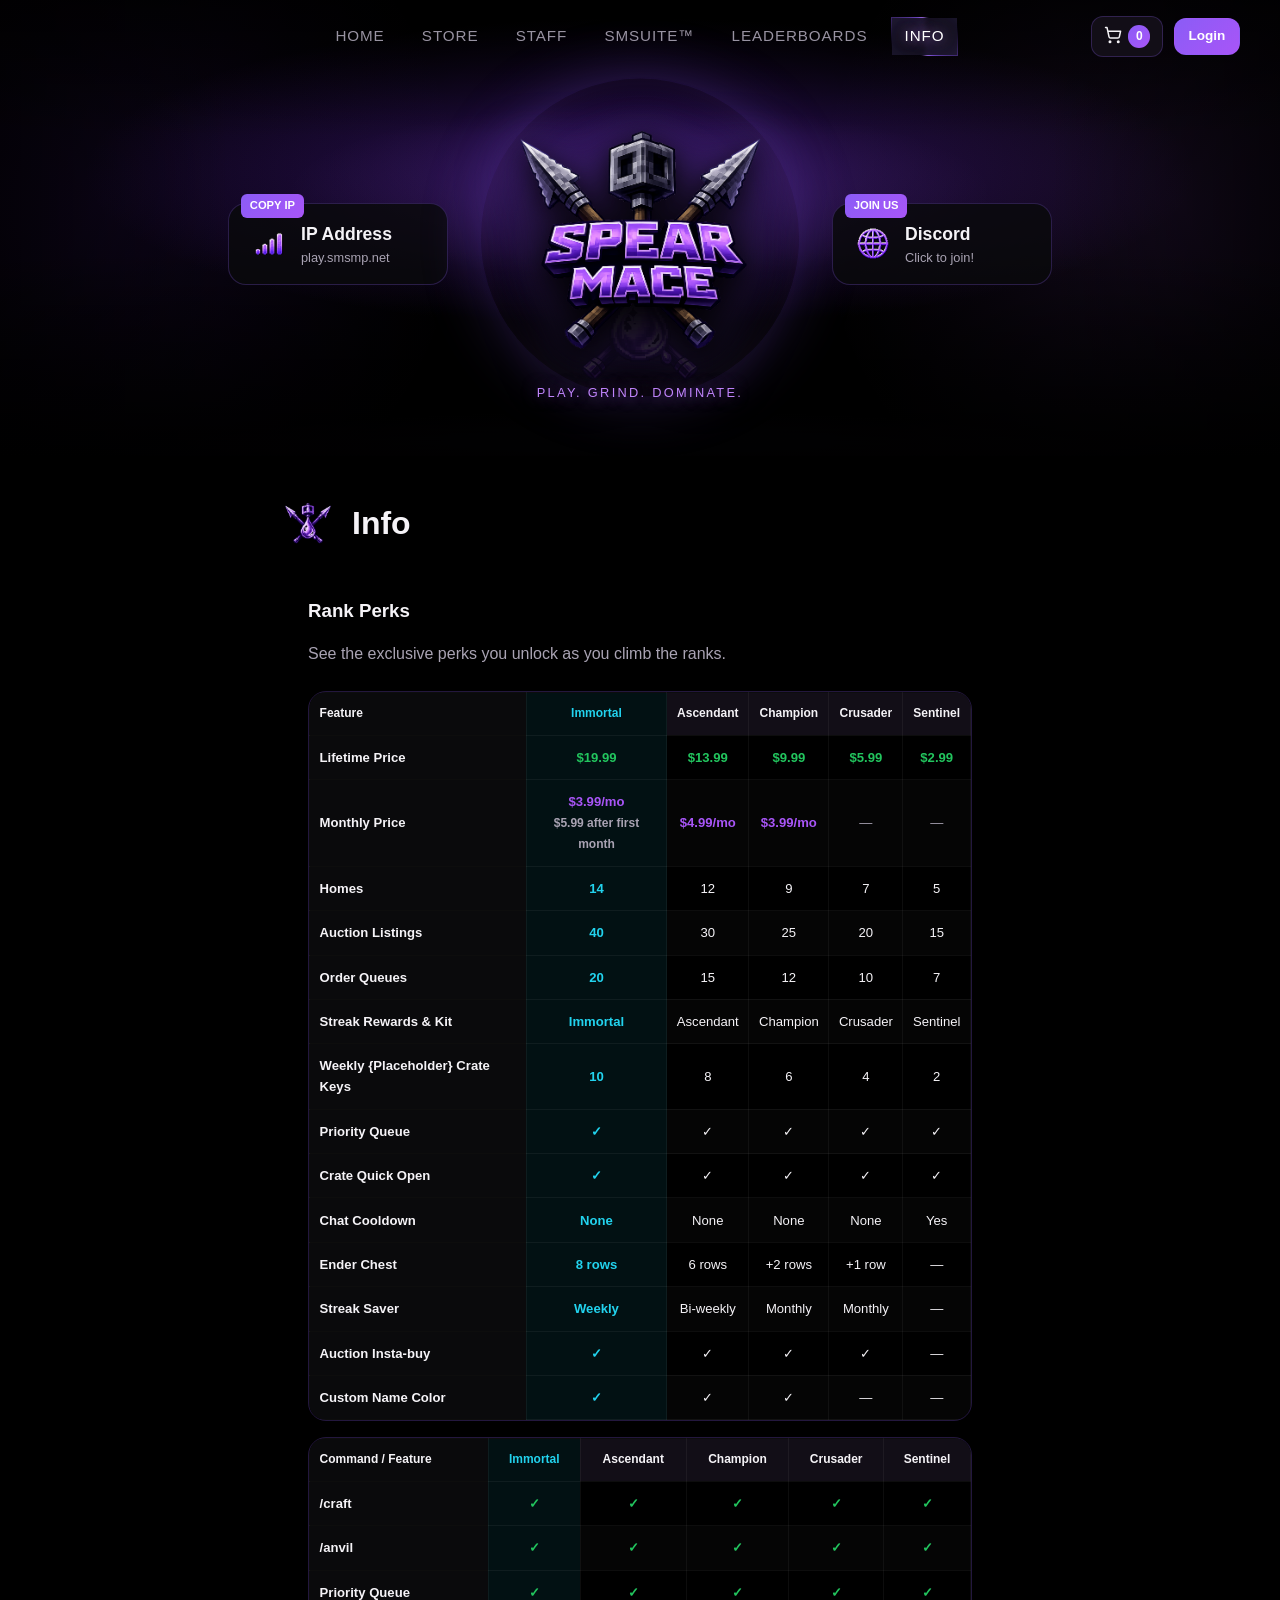
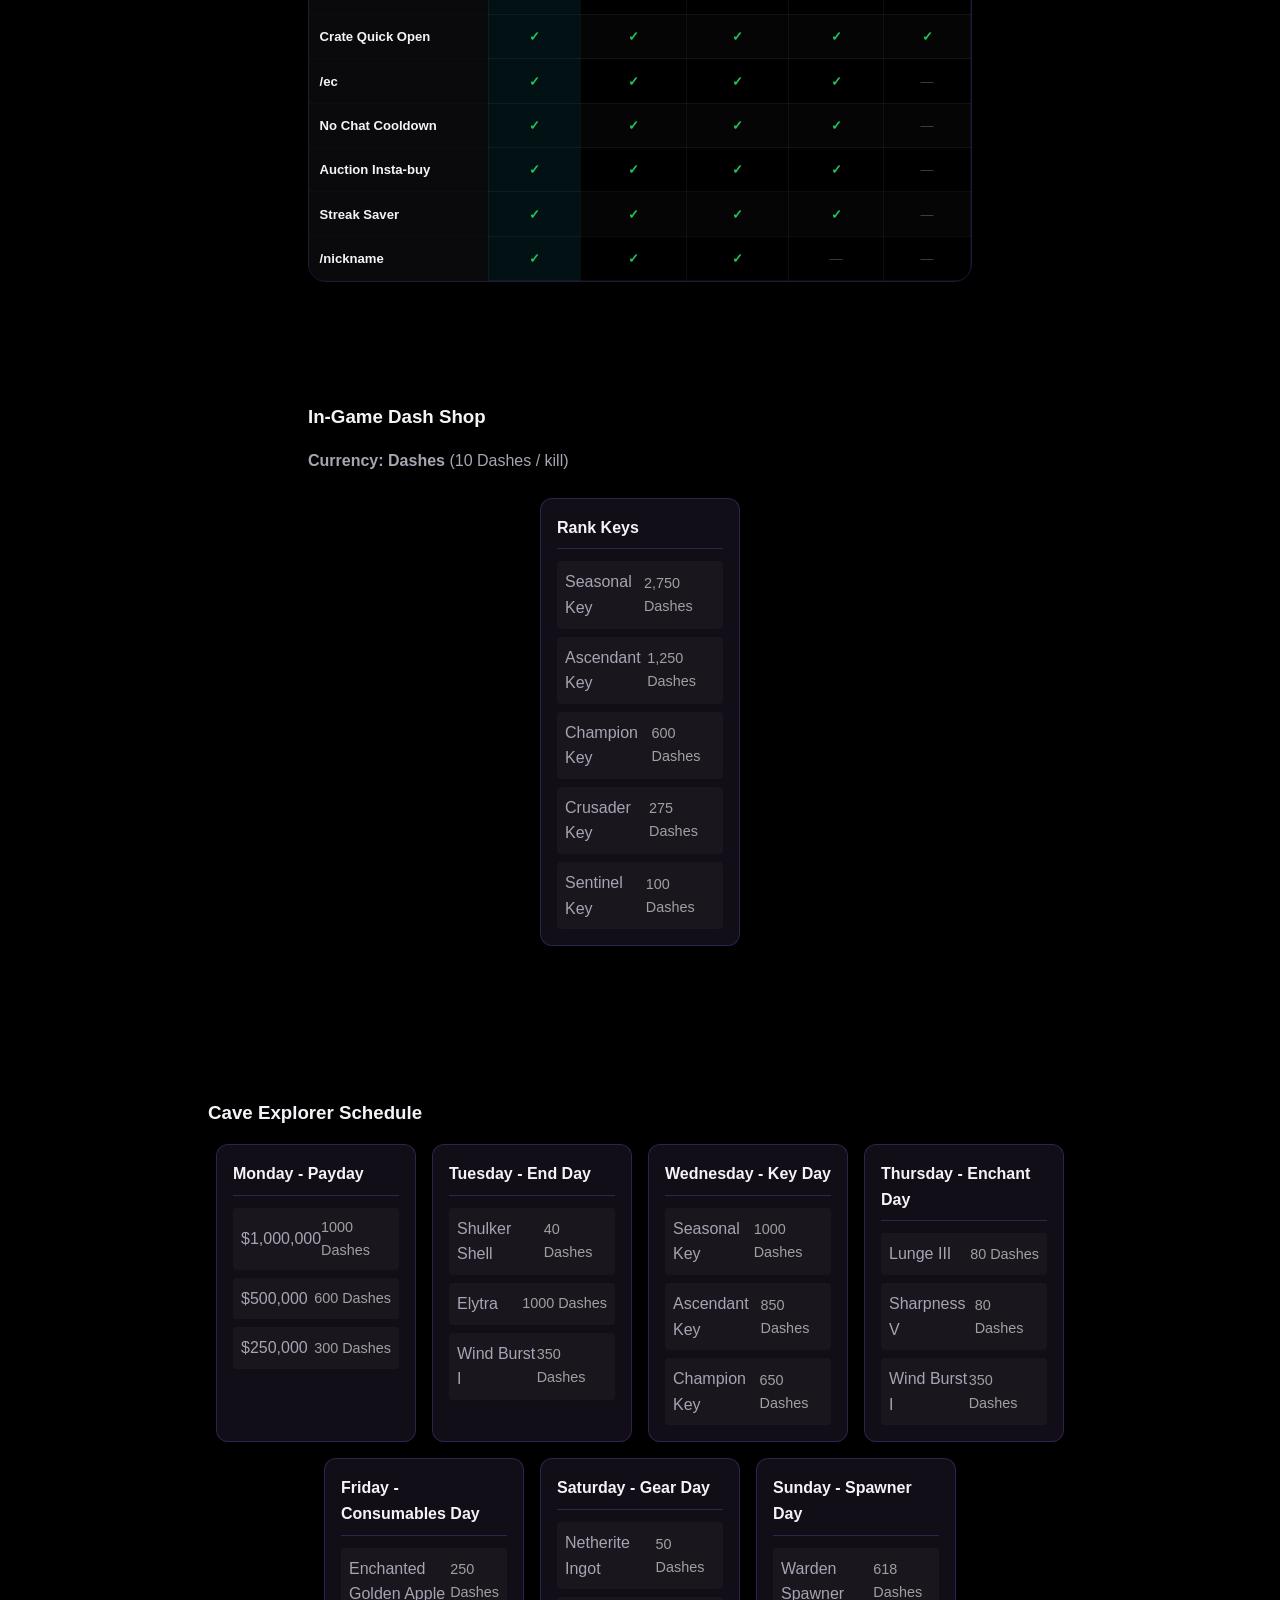
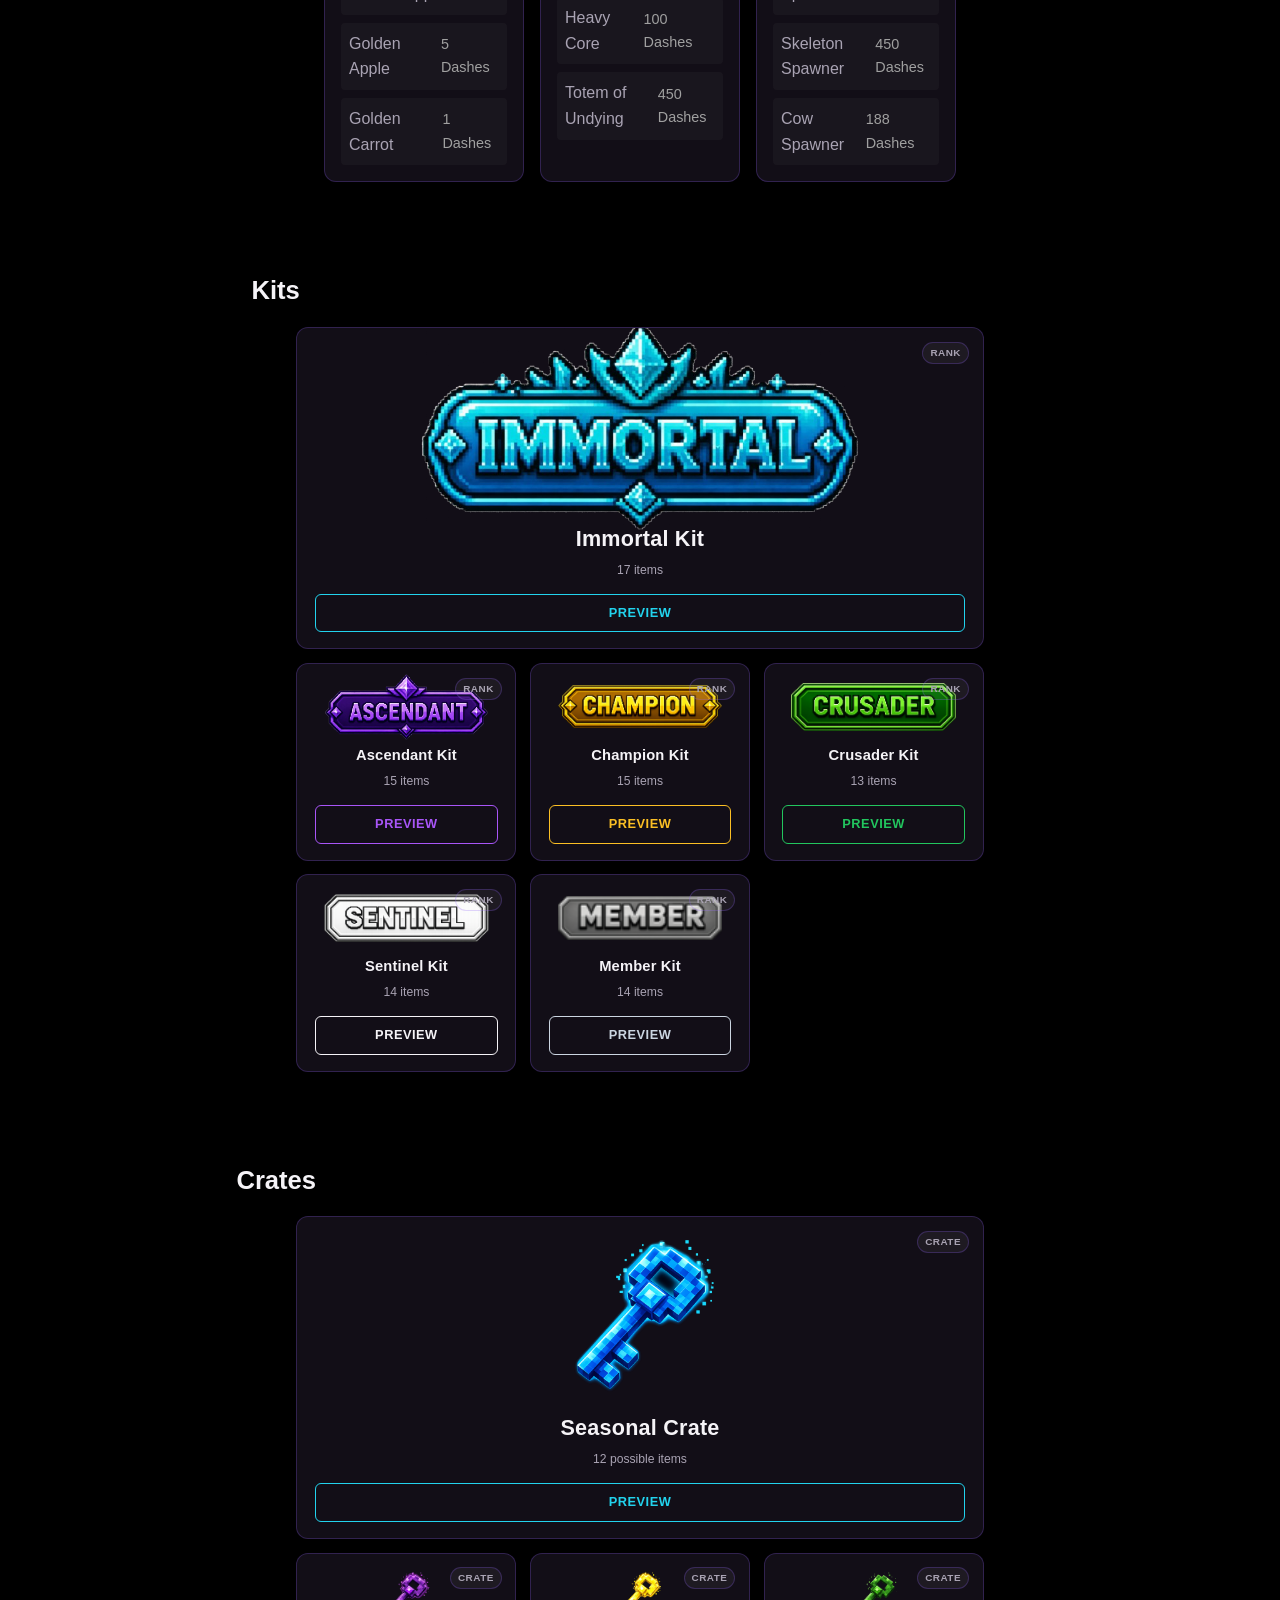
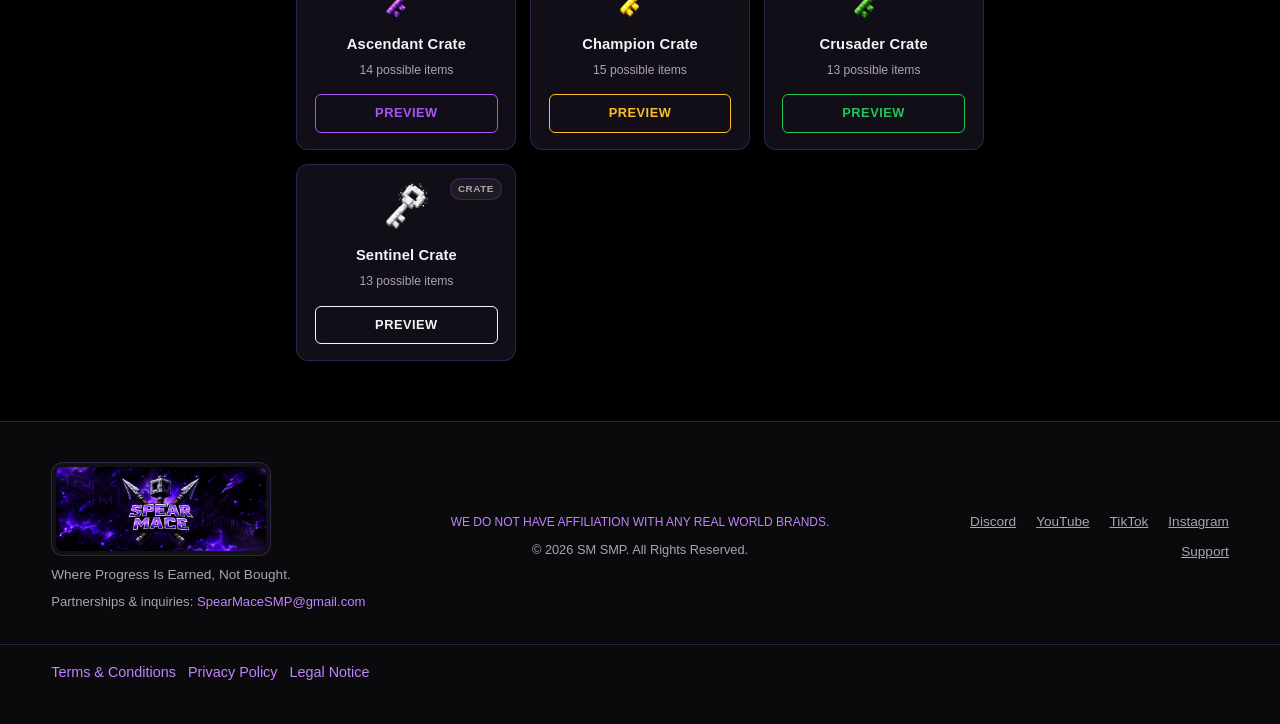
==== commit bfd4992e: "V3.2.0" ====
--- a/html/info.html
+++ b/html/info.html
@@ -10,15 +10,15 @@
   <meta property="og:type" content="website">
   <meta property="og:title" content="Server Info — SM SMP">
   <meta property="og:description" content="Spear Mace SMP. Earn ranks through gameplay.">
-  <meta property="og:image" content="https://smsmp.net/assets/misc/og-image.png">
+  <meta property="og:image" content="https://smsmp.net/assets/smsuite/spearmace.png">
   <meta name="twitter:card" content="summary_large_image">
-  <meta name="twitter:image" content="https://smsmp.net/assets/misc/og-image.png">
+  <meta name="twitter:image" content="https://smsmp.net/assets/smsuite/spearmace.png">
   <meta property="og:url" content="https://smsmp.net">
-  <meta name="thumbnail" content="https://smsmp.net/assets/misc/og-image.png">
+  <meta name="thumbnail" content="https://smsmp.net/assets/smsuite/spearmace.png">
   <link rel="icon" href="../assets/misc/favicon.ico" sizes="32x32">
   <link rel="icon" href="../assets/misc/favicon.svg" type="image/svg+xml">
   <link rel="icon" href="../assets/misc/favicon-32.png" type="image/png" sizes="32x32">
-  <link rel="apple-touch-icon" href="../assets/misc/og-image.png">
+  <link rel="apple-touch-icon" href="../assets/smsuite/spearmace.png">
   <link rel="preconnect" href="https://fonts.googleapis.com">
   <link rel="preconnect" href="https://fonts.gstatic.com" crossorigin>
   <link href="https://fonts.googleapis.com/css2?family=Inter:wght@400;500;600;700&family=Russo+One&display=swap" rel="stylesheet">
@@ -30,7 +30,7 @@
     "@type": "WebSite",
     "name": "SM SMP",
     "url": "https://smsmp.net/",
-    "image": "https://smsmp.net/assets/misc/og-image.png",
+    "image": "https://smsmp.net/assets/smsuite/spearmace.png",
     "description": "Spear Mace SMP. Earn ranks through gameplay on a Minecraft server built around grinding, PvP, and a player-run economy."
   }
   </script>
@@ -54,7 +54,7 @@
           <a href="../index.html" class="nav-link">Home</a>
           <a href="store.html" class="nav-link">Store</a>
           <a href="staff.html" class="nav-link">Staff</a>
-          <a href="smsuite.html" class="nav-link">SMSuite&trade;</a>
+            <a href="smsuite.html" class="nav-link">SMSuite&trade;</a>
           <a href="leaderboards.html" class="nav-link">Leaderboards</a>
           <a href="info.html" class="nav-link">Info</a>
         </nav>
@@ -63,7 +63,7 @@
           <a href="../index.html" class="nav-link">Home</a>
           <a href="store.html" class="nav-link">Store</a>
           <a href="staff.html" class="nav-link">Staff</a>
-          <a href="smsuite.html" class="nav-link">SMSuite&trade;</a>
+            <a href="smsuite.html" class="nav-link">SMSuite&trade;</a>
           <a href="leaderboards.html" class="nav-link">Leaderboards</a>
           <a href="info.html" class="nav-link">Info</a>
         </nav>
@@ -288,6 +288,23 @@
                     </li>
                   </ul>
                 </div>
+                <div class="dash-card">
+                  <h4 style="color: var(--primary-color); border-bottom: 1px solid var(--border); padding-bottom: 0.5rem; margin-bottom: 0.75rem;">Sunday - Spawner Day</h4>
+                  <ul style="list-style: none; padding: 0; margin: 0; display: flex; flex-direction: column; gap: 0.5rem;">
+                    <li style="display: flex; justify-content: space-between; align-items: center; background: rgba(255,255,255,0.03); padding: 0.5rem; border-radius: 4px;">
+                      <span style="font-weight: 500;">Warden Spawner</span>
+                      <span style="color: #a0a0a0; font-size: 0.9rem;">618 Dashes</span>
+                    </li>
+                    <li style="display: flex; justify-content: space-between; align-items: center; background: rgba(255,255,255,0.03); padding: 0.5rem; border-radius: 4px;">
+                      <span style="font-weight: 500;">Skeleton Spawner</span>
+                      <span style="color: #a0a0a0; font-size: 0.9rem;">450 Dashes</span>
+                    </li>
+                    <li style="display: flex; justify-content: space-between; align-items: center; background: rgba(255,255,255,0.03); padding: 0.5rem; border-radius: 4px;">
+                      <span style="font-weight: 500;">Cow Spawner</span>
+                      <span style="color: #a0a0a0; font-size: 0.9rem;">188 Dashes</span>
+                    </li>
+                  </ul>
+                </div>
 
 </div>
             </div>
--- a/css/styles.css
+++ b/css/styles.css
@@ -2962,7 +2962,9 @@
 
   .card-grid {
     display: grid;
-    grid-template-columns: repeat(3, 220px);
+    grid-template-columns: repeat(auto-fit, minmax(200px, 1fr));
+    max-width: 800px;
+    margin: 0 auto;
     justify-content: center;
     gap: 0.85rem;
   }
@@ -3138,7 +3140,7 @@
   .demo-head span { font-size: 0.78rem; color: var(--text-muted); }
 
 .dash-grid { display: flex !important; flex-wrap: wrap !important; justify-content: center !important; gap: 1rem !important; max-width: 900px; margin: 0 auto; }
-.dash-card { flex: 0 1 270px; background: var(--bg-panel); border: 1px solid var(--border); border-radius: var(--radius); padding: 1rem; box-shadow: 0 4px 6px rgba(0,0,0,0.3); }
+.dash-card { flex: 0 1 200px; background: var(--bg-panel); border: 1px solid var(--border); border-radius: var(--radius); padding: 1rem; box-shadow: 0 4px 6px rgba(0,0,0,0.3); }
 
 
 /* Legal Modal for SMSuite */
@@ -3487,6 +3489,28 @@
   opacity: 0.6;
   cursor: default;
 }
+
+/* Original dark transparent SMSuite buttons */
+.smsuite-locked-card {
+  opacity: 0.6;
+  background: rgba(10, 5, 20, 0.3) !important;
+  border-color: rgba(139, 92, 246, 0.2) !important;
+  pointer-events: none;
+  cursor: default;
+  box-shadow: none !important;
+}
+.smsuite-locked-card .card-badge {
+  background: rgba(139, 92, 246, 0.15) !important;
+  color: rgba(255, 255, 255, 0.4) !important;
+}
+
+.smsuite-smai-row {
+  display: flex;
+  justify-content: center;
+  margin-top: 1rem;
+  position: relative;
+  z-index: 2;
+}
 .coming-soon-card:hover {
   transform: none;
   border-color: var(--border);
@@ -3660,3 +3684,157 @@
 .lb-rank-3 .lb-pos { color: #CD7F32; }
 .lb-rank-3 .lb-name { color: #CD7F32; }
 .lb-rank-3 .lb-score { color: #CD7F32; }
+
+/* --- SMSuite Top Nav Popup & Mobile Fixes --- */
+@media (min-width: 901px) {
+  .top-nav .nav-link.page-smsuite {
+    position: absolute;
+    top: -12px;
+    right: 0;
+    width: 30px;
+    height: 4px;
+    padding: 0 !important;
+    border-radius: 4px;
+    background: var(--purple-glow) !important;
+    border: none !important;
+    box-shadow: 0 0 10px rgba(168,85,247,0.8);
+    overflow: hidden;
+    transition: all 0.3s cubic-bezier(0.4, 0, 0.2, 1);
+  }
+  .top-nav .nav-link.page-smsuite .glow-text {
+    opacity: 0;
+    transition: opacity 0.2s;
+  }
+  .top-nav .nav-link.page-smsuite:hover {
+    top: -45px;
+    width: 120px;
+    height: auto;
+    padding: 0.5rem 1rem !important;
+    background: rgba(10, 10, 12, 0.95) !important;
+    border: 1px solid var(--purple-glow) !important;
+  }
+  .top-nav .nav-link.page-smsuite:hover .glow-text {
+    opacity: 1;
+  }
+}
+/* Fix Mobile Nav Spinning Trail */
+.mobile-nav .nav-link.active::before,
+.mobile-nav .nav-link.active::after,
+.mobile-nav .page-smsuite::before,
+.mobile-nav .page-smsuite::after {
+  display: none !important;
+  animation: none !important;
+}
+.mobile-nav .page-smsuite {
+  box-shadow: none !important;
+  border: none !important;
+  background: transparent !important;
+}
+
+.plugin-card:hover .card-hero-img { transform: scale(1.05) !important; }
+
+
+
+
+@media (min-width: 901px) {
+  .nav-staff-wrapper .page-smsuite {
+    position: absolute;
+    top: -15px;
+    left: 50%;
+    transform: translateX(-50%);
+    width: 30px;
+    height: 4px;
+    padding: 0 !important;
+    border-radius: 4px;
+    background: var(--purple-glow) !important;
+    border: none !important;
+    box-shadow: 0 0 10px rgba(168,85,247,0.8);
+    overflow: hidden;
+    transition: all 0.3s cubic-bezier(0.4, 0, 0.2, 1);
+    z-index: 10;
+  }
+  .nav-staff-wrapper .page-smsuite .glow-text {
+    opacity: 0;
+    transition: opacity 0.2s;
+  }
+  .nav-staff-wrapper .page-smsuite:hover {
+    top: -50px;
+    width: 120px;
+    height: auto;
+    padding: 0.5rem 1rem !important;
+    background: rgba(10, 10, 12, 0.95) !important;
+    border: 1px solid var(--purple-glow) !important;
+  }
+  .nav-staff-wrapper .page-smsuite:hover .glow-text {
+    opacity: 1;
+  }
+}
+
+
+
+
+
+@media (min-width: 901px) {
+  .nav-staff-wrapper a[href*="smsuite.html"] {
+    position: absolute !important;
+    top: -15px !important;
+    left: 50% !important;
+    transform: translateX(-50%) !important;
+    width: 30px !important;
+    height: 4px !important;
+    padding: 0 !important;
+    border-radius: 4px !important;
+    background: var(--purple-glow) !important;
+    border: none !important;
+    box-shadow: 0 0 10px rgba(168,85,247,0.8) !important;
+    overflow: hidden !important;
+    transition: all 0.3s cubic-bezier(0.4, 0, 0.2, 1) !important;
+    z-index: 10 !important;
+    color: transparent !important;
+  }
+  .nav-staff-wrapper a[href*="smsuite.html"]:hover {
+    top: -50px !important;
+    width: 140px !important;
+    height: auto !important;
+    padding: 0.5rem 1rem !important;
+    background: rgba(10, 10, 12, 0.95) !important;
+    border: 1px solid var(--purple-glow) !important;
+    color: var(--text) !important;
+  }
+}
+
+
+
+
+
+@media (min-width: 901px) {
+  .nav-staff-wrapper a[href*="smsuite.html"] {
+    position: absolute !important;
+    top: 100% !important;
+    margin-top: 5px !important;
+    left: 50% !important;
+    transform: translateX(-50%) !important;
+    width: 30px !important;
+    height: 4px !important;
+    padding: 0 !important;
+    border-radius: 4px !important;
+    background: var(--purple-glow) !important;
+    border: none !important;
+    box-shadow: 0 0 10px rgba(168,85,247,0.8) !important;
+    overflow: hidden !important;
+    transition: all 0.3s cubic-bezier(0.4, 0, 0.2, 1) !important;
+    z-index: 100 !important;
+    color: transparent !important;
+    display: flex !important;
+    align-items: center !important;
+    justify-content: center !important;
+  }
+  .nav-staff-wrapper a[href*="smsuite.html"]:hover {
+    width: 140px !important;
+    height: 40px !important;
+    padding: 0.5rem 1rem !important;
+    background: rgba(10, 10, 12, 0.95) !important;
+    border: 1px solid var(--purple-glow) !important;
+    color: var(--text) !important;
+  }
+}
--- a/css/preview.css
+++ b/css/preview.css
@@ -1,4 +1,3 @@
-
   .card-grid {
     display: grid;
     grid-template-columns: repeat(auto-fill, minmax(200px, 1fr));
@@ -75,7 +74,6 @@
     padding: 2px 7px;
     border-radius: 20px;
   }
-
   .demo-shell {
     background: var(--bg-panel);
     border: 1px solid var(--border);
@@ -108,7 +106,6 @@
   .demo-head { display: flex; align-items: baseline; justify-content: space-between; margin-bottom: 1rem; }
   .demo-head h3 { font-family: var(--font-display); font-size: 1.05rem; }
   .demo-head span { font-size: 0.78rem; color: var(--text-muted); }
-
   .slot-grid {
     display: grid;
     grid-template-columns: repeat(9, 1fr);
@@ -150,7 +147,6 @@
   }
   .slot.empty { cursor: default; }
   .slot.empty:hover { border-color: var(--border); background: rgba(255,255,255,0.03); }
-
   #tooltip {
     position: fixed;
     z-index: 999999;
@@ -172,7 +168,6 @@
   #tooltip .t-chance { color: var(--purple-glow); font-size: 0.76rem; margin-top: 4px; }
   #tooltip .t-qty { color: var(--text-muted); font-size: 0.72rem; margin-top: 4px; }
   #tooltip .t-custom { color: var(--soon); font-size: 0.68rem; margin-top: 6px; font-style: italic; }
-
   .callout {
     margin-top: 1.5rem;
     font-size: 0.78rem;
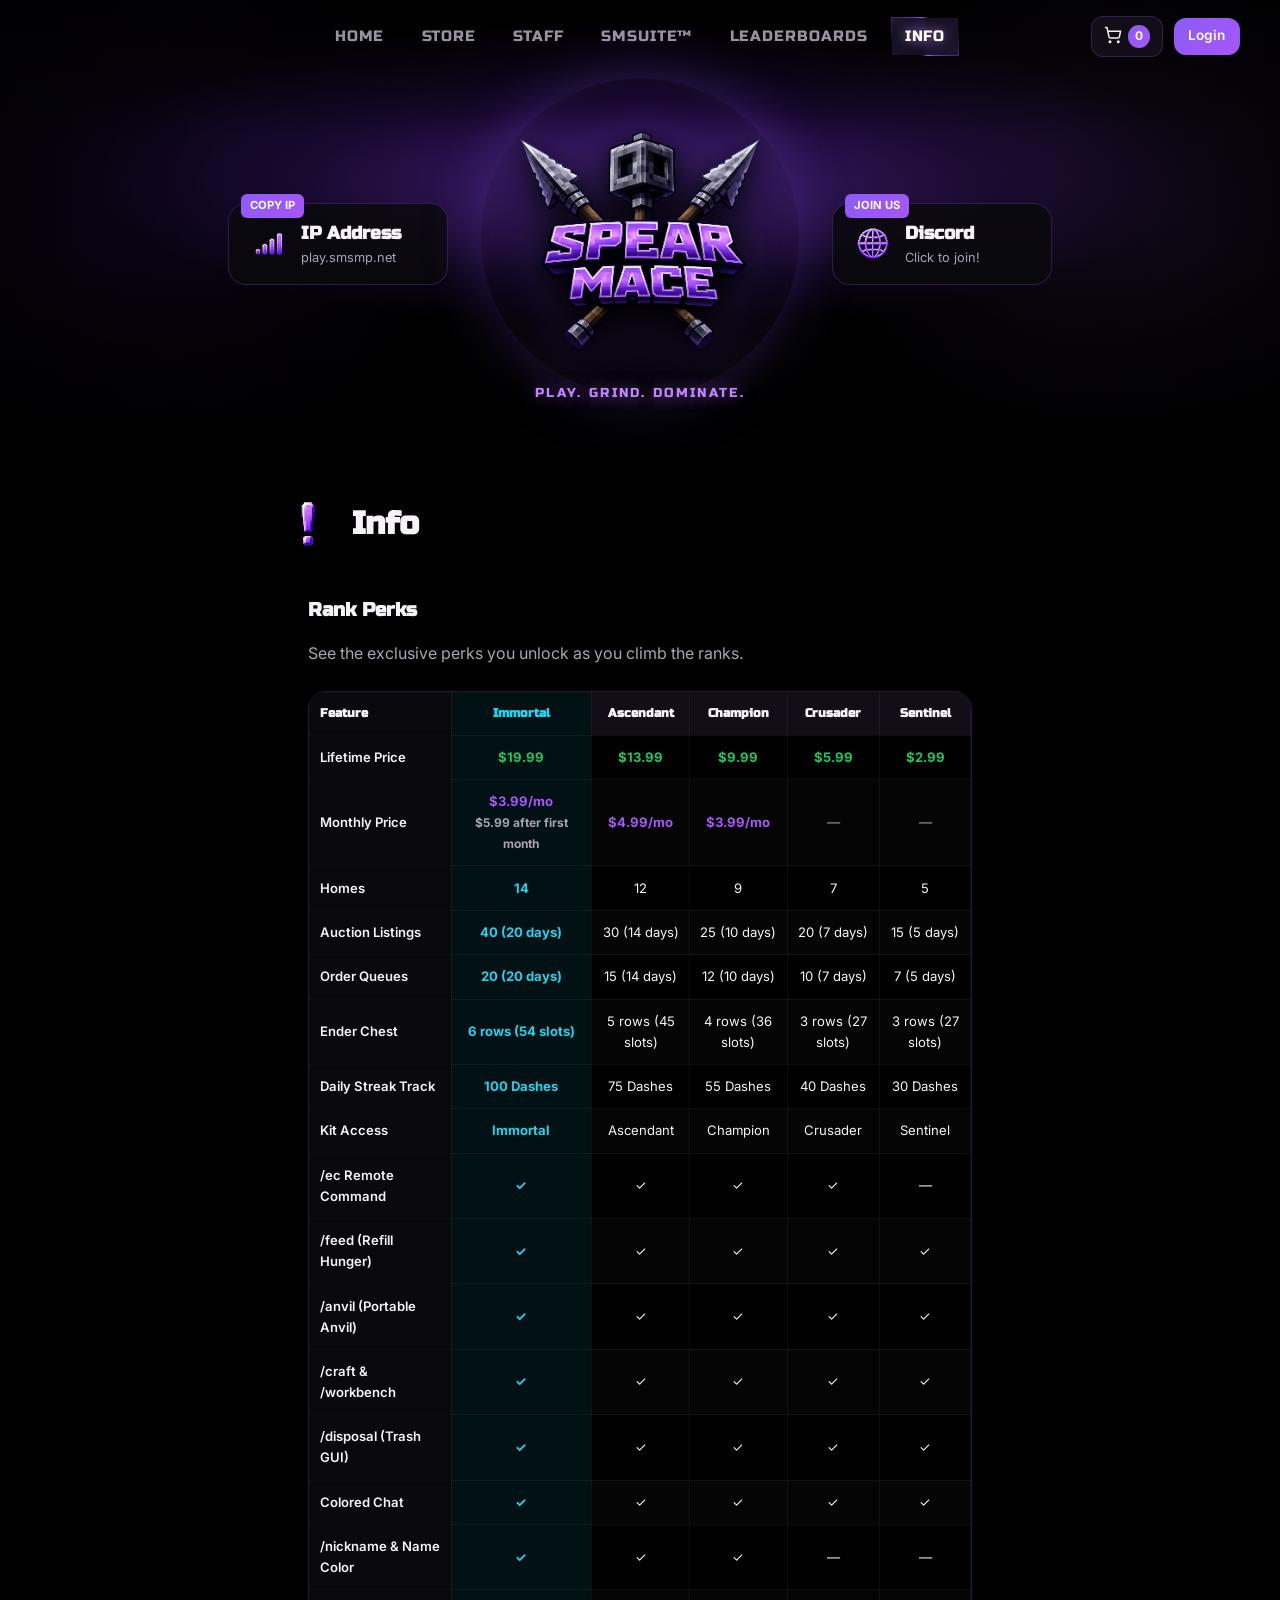
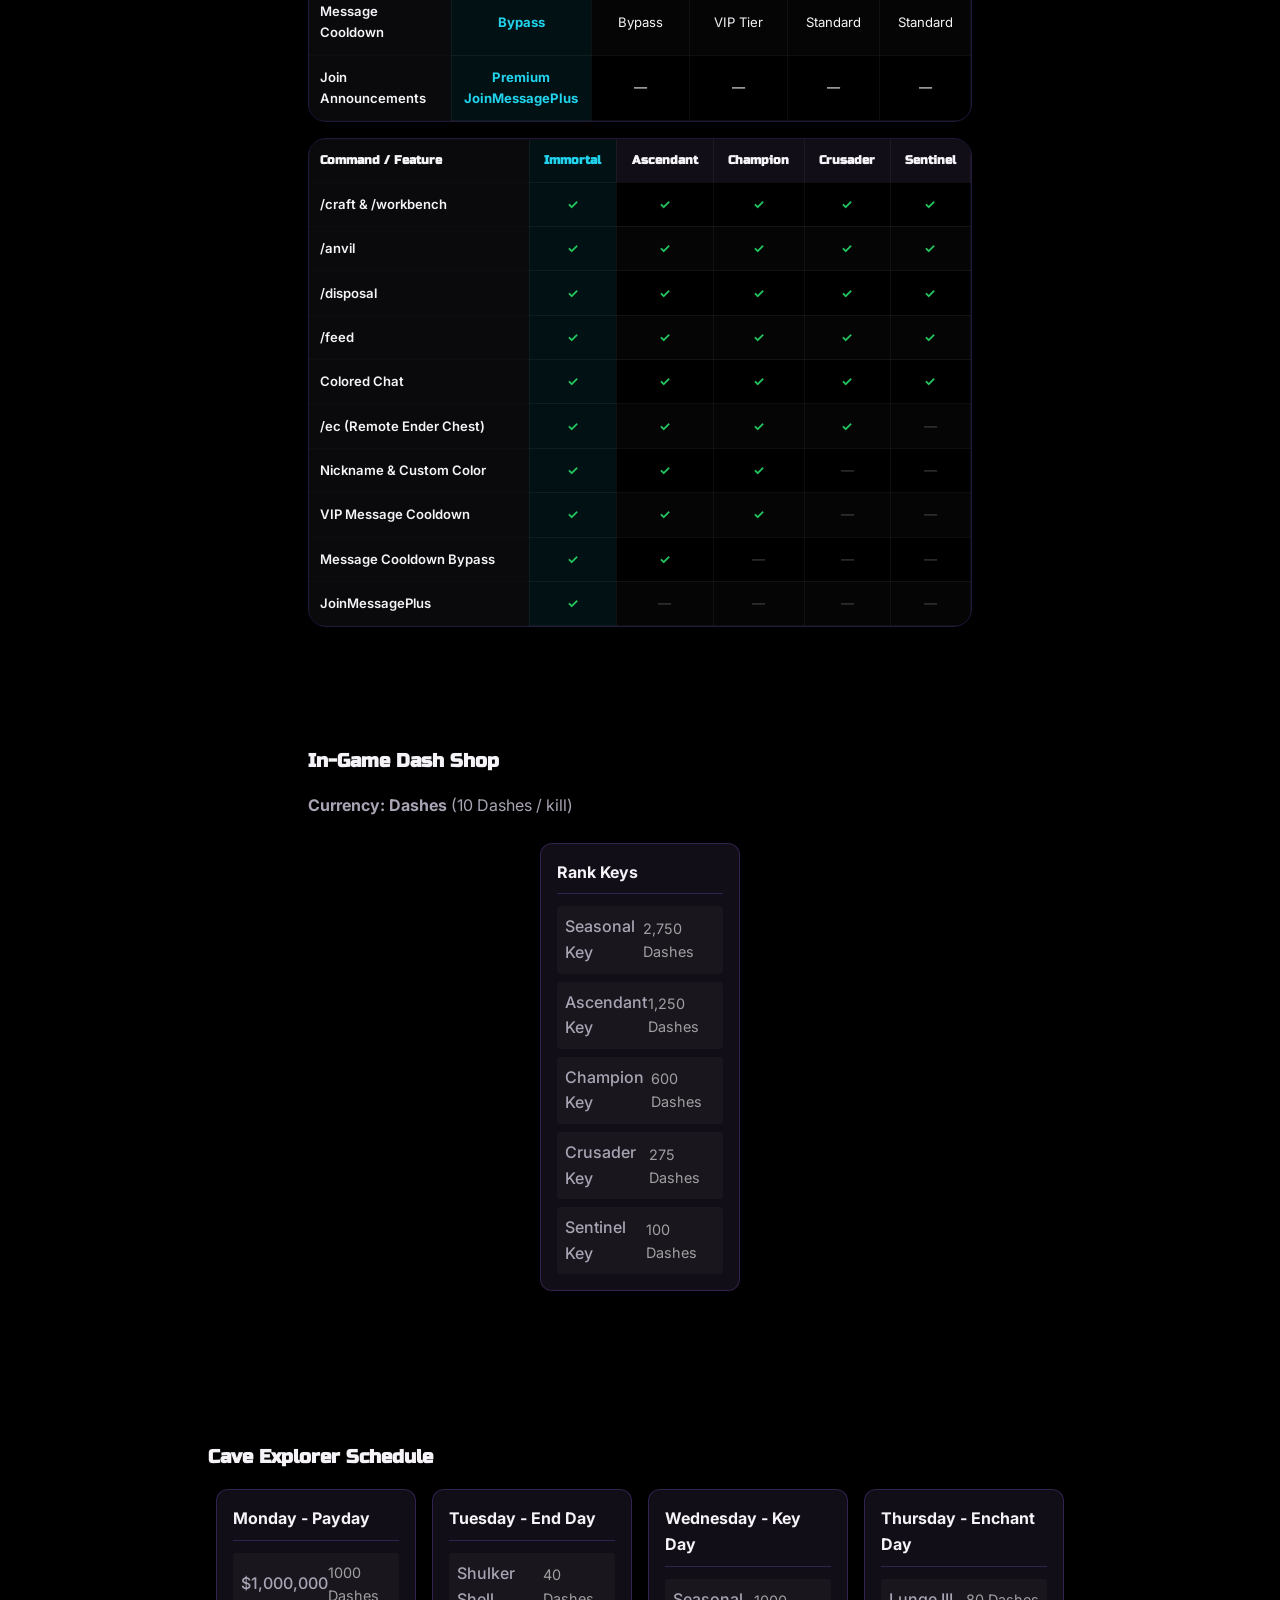
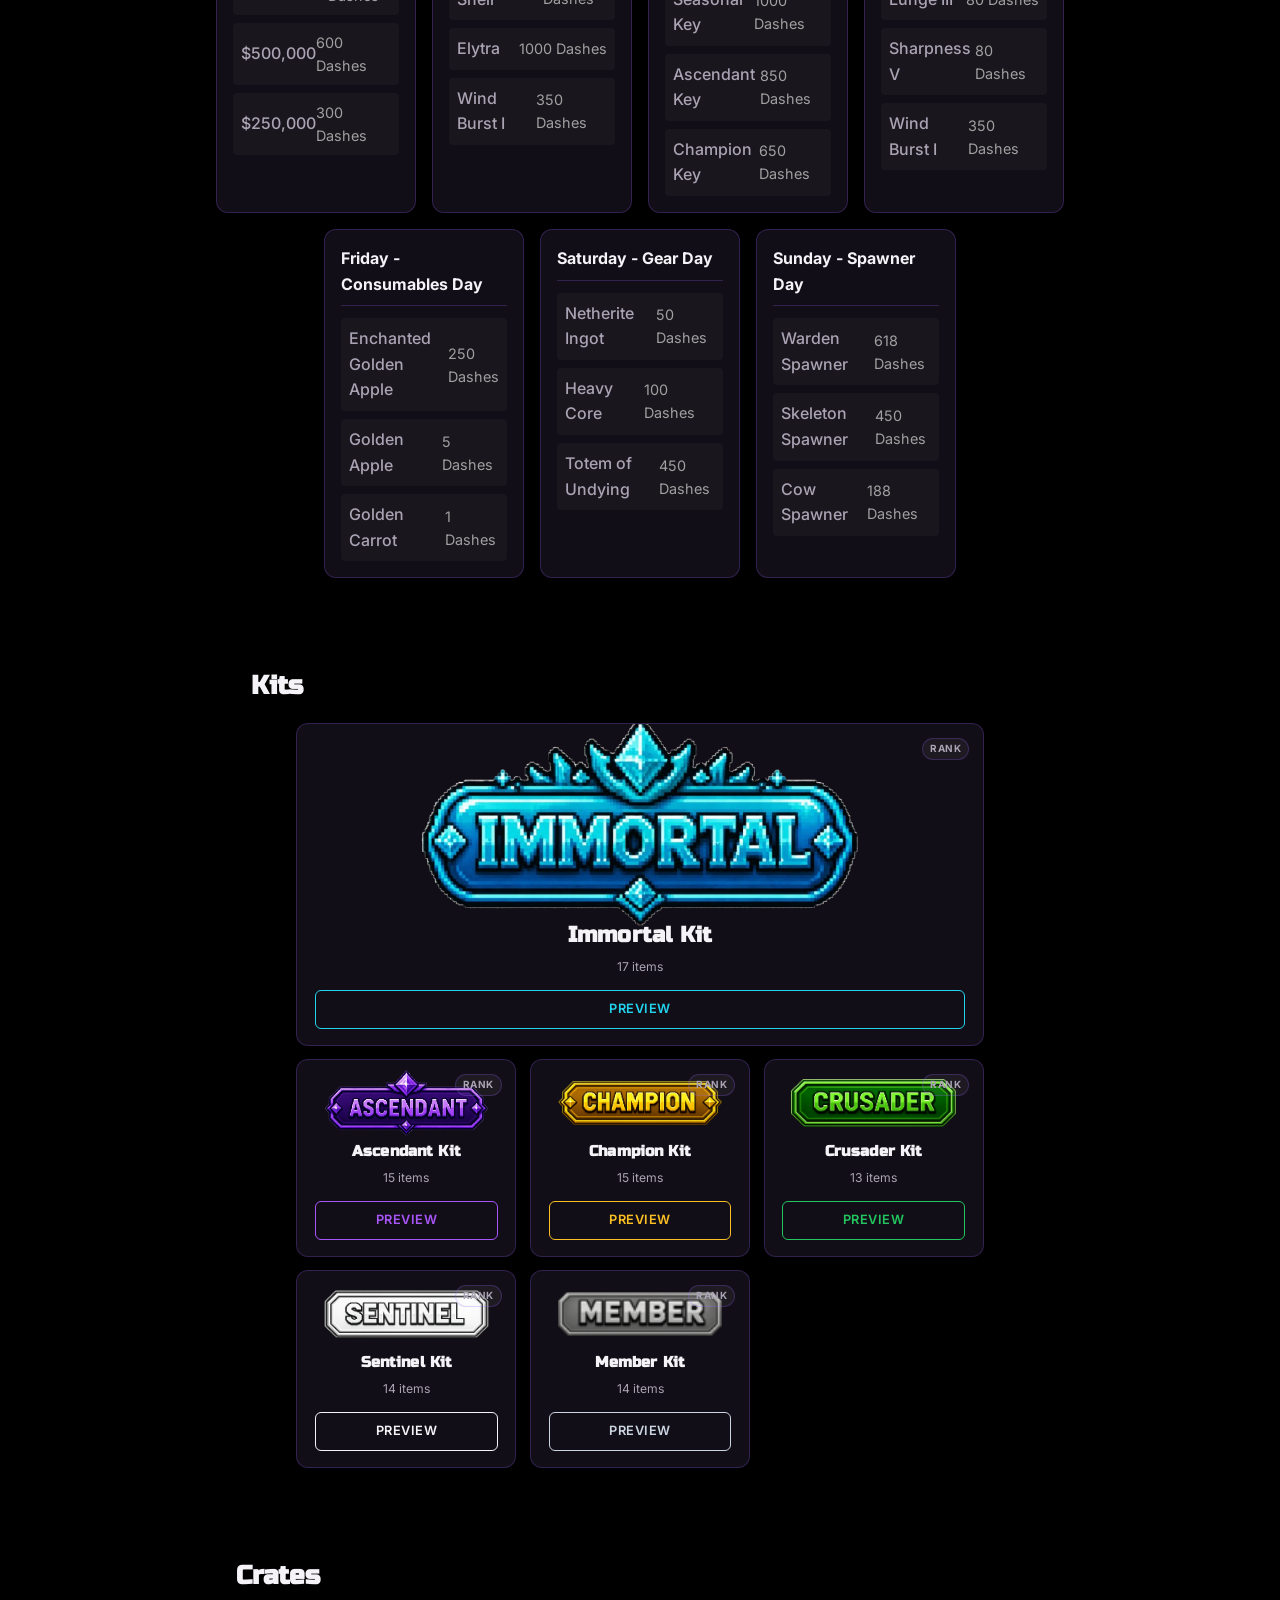
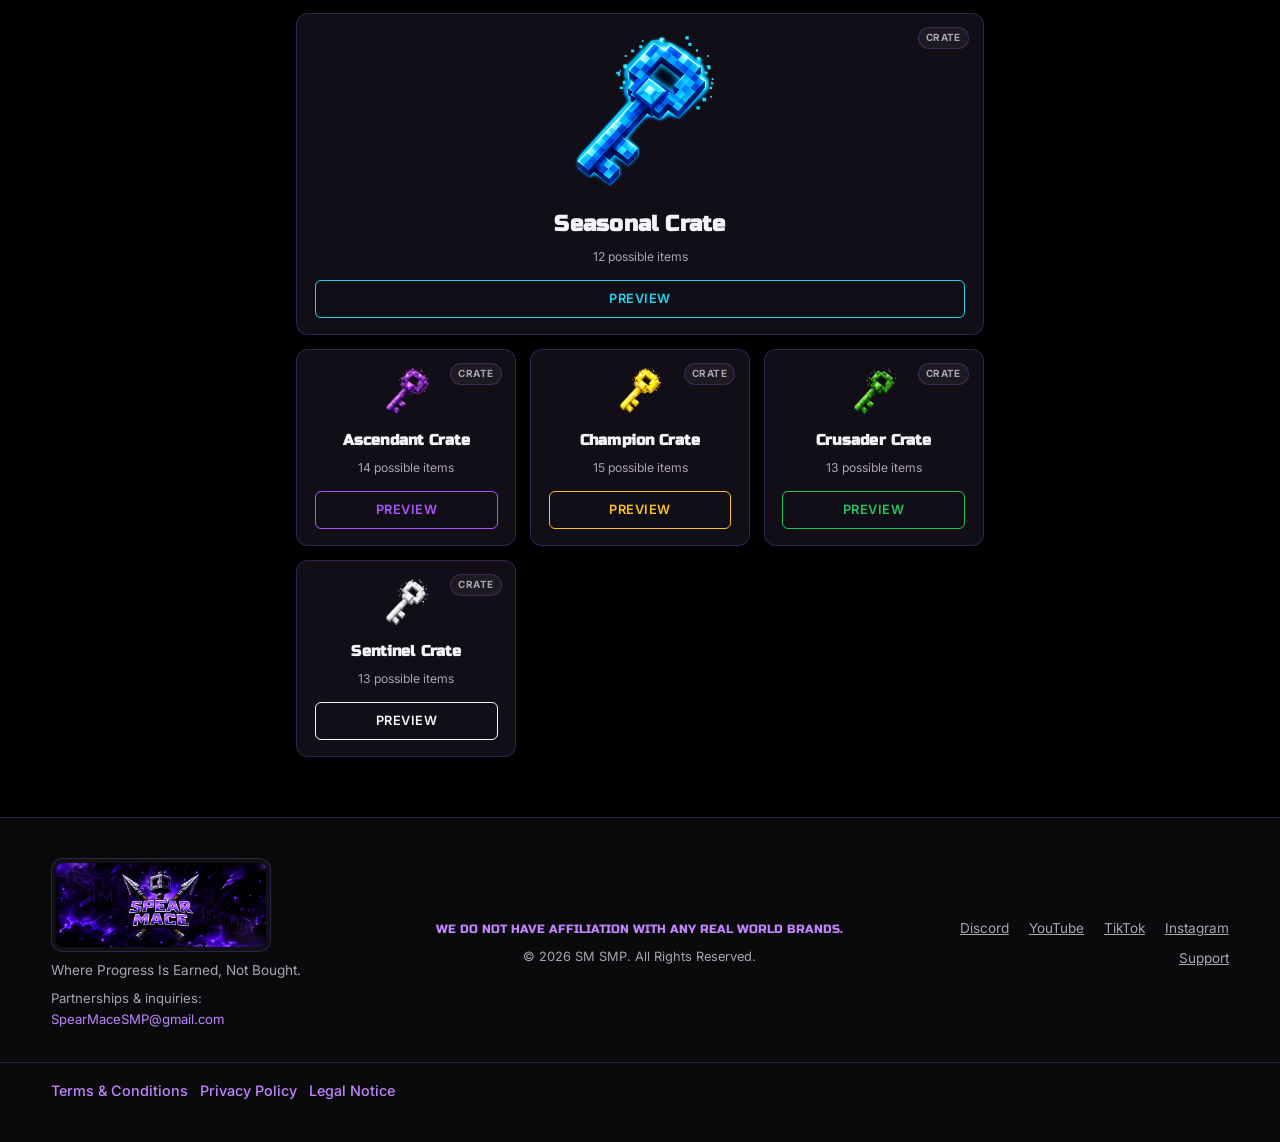
==== commit a6af90da: "V4.0.0" ====
--- a/html/info.html
+++ b/html/info.html
@@ -5,7 +5,7 @@
   <meta name="viewport" content="width=device-width, initial-scale=1.0">
   <title>Server Info — SM SMP</title>
   <meta name="description" content="Spear Mace SMP. Earn ranks through gameplay on a Minecraft server built around grinding, PvP, and a player-run economy.">
-  <meta http-equiv="Content-Security-Policy" content="default-src 'self'; script-src 'self'; style-src 'self' 'unsafe-inline' https://fonts.googleapis.com; font-src 'self' https://fonts.gstatic.com; img-src 'self' https://mc-heads.net data:; connect-src 'self' https://mc-heads.net https://fluxstore-api.spearmacesmp.workers.dev; base-uri 'self'; form-action 'self';">
+  
   <meta name="theme-color" content="#6d28d9">
   <meta property="og:type" content="website">
   <meta property="og:title" content="Server Info — SM SMP">
@@ -85,8 +85,9 @@
                 <img src="" alt="" class="user-profile-head" id="user-profile-head" style="width: 24px; height: 24px; border-radius: 4px;">
                 <span class="user-profile-name" id="user-profile-name" style="font-weight: 600;"></span>
               </button>
-              <div class="user-dropdown hidden" id="user-dropdown" style="position: absolute; top: 100%; right: 0; margin-top: 0.5rem; background: var(--bg-panel); border: 1px solid var(--border); border-radius: var(--radius); padding: 0.5rem; min-width: 100%; z-index: 100; box-shadow: var(--glow);">
-                <button type="button" class="btn btn-primary btn-sm btn-block" id="logout-btn" style="width: 100%;">Logout</button>
+              <div class="user-dropdown hidden" id="user-dropdown">
+                <a href="staff-portal.html" class="btn btn-primary btn-sm btn-block">Staff Portal</a>
+                <button type="button" class="btn btn-primary btn-sm btn-block" id="logout-btn">Logout</button>
               </div>
             </div>
         </div>
@@ -104,7 +105,6 @@
 
         <div class="hero-brand">
           <div class="hero-brand-ring" aria-hidden="true"></div>
-          <img src="../assets/misc/spearmace.webp" alt="" class="hero-emblem" aria-hidden="true">
           <img src="../assets/misc/logo.webp" alt="SM SMP — Spear Mace" class="hero-logo-img">
           <p class="hero-tagline">Play. Grind. Dominate.</p>
         </div>
@@ -124,7 +124,7 @@
 <section id="view-info" class="view active">
         <div class="container page-view">
           <div class="page-view-header">
-            <img src="../assets/misc/spearmace.webp" alt="" class="page-view-icon">
+            <img src="../assets/misc/smhuh.png" alt="" class="page-view-icon">
             <h1>Info</h1>
           </div>
 
@@ -438,7 +438,7 @@
   <template id="tos-text">
 Terms of Service for SM SMP
 
-Last Updated: July 30, 2026
+Last Updated: August 13, 2026
 
 Welcome to SM SMP (the "Server," "we," "us," or "our"). These Terms of Service ("Terms") govern your access to and use of our Minecraft server located at play.smsmp.net, our website located at smsmp.net, our webstore located at smsmp.fluxstore.net, and our Discord community at discord.smsmp.net (collectively, the "Services").
 
@@ -474,24 +474,34 @@
 7. ACCOUNT SECURITY & PLAYER ISSUES
 You are entirely responsible for maintaining the confidentiality and security of your Minecraft account and Discord account. SM SMP is not responsible for any loss of services caused by player-side issues, including but not limited to lost access to your account, forgotten passwords, or compromised accounts. We will not refund, reimburse, restore, or transfer ranks, items, or stats lost due to any such issues.
 
-8. SERVER AVAILABILITY AND DATA RETENTION
-8.1. Uptime: We strive to provide a continuous and stable experience, but we do not guarantee uninterrupted access. The Server may experience downtime for maintenance, updates, or unforeseen technical failures.
-
-9. DISCLAIMER OF WARRANTIES
+8. DISCORD ACCOUNT LINKING & SECURITY
+By playing on SpearMace SMP, you are obligated to link your Minecraft account to our official Discord server. This requirement ensures seamless communication, enables you to receive subscription and role updates, and helps keep our community secure.
+
+8.1. How Our Secure Linking Works (SMFluxBridge): We take your account security very seriously. You may have seen scam servers that claim to link your game to Discord by asking for your email address and then sending you a fake "verification code" to steal your Microsoft/Minecraft account. 
+This is NOT how SpearMace works. Our system will NEVER ask for your email, password, or any personal information. 
+The entire process is handled safely through our custom SMFluxBridge system:
+1. You generate a secure, single-use, short-lived code directly in-game.
+2. You provide that code in Discord using the needed command (/discordlink).
+3. No email, password, or third-party website is ever required or requested.
+This guarantees that your account remains 100% safe and entirely under your control at all times.
+
+9. SERVER AVAILABILITY AND DATA RETENTION
+9.1. Uptime: We strive to provide a continuous and stable experience, but we do not guarantee uninterrupted access. The Server may experience downtime for maintenance, updates, or unforeseen technical failures.
+
+10. DISCLAIMER OF WARRANTIES
 THE SERVICES ARE PROVIDED ON AN "AS IS" AND "AS AVAILABLE" BASIS WITHOUT ANY WARRANTIES OF ANY KIND, EITHER EXPRESS OR IMPLIED. WE DISCLAIM ALL WARRANTIES, INCLUDING MERCHANTABILITY, FITNESS FOR A PARTICULAR PURPOSE, AND NON-INFRINGEMENT. WE DO NOT WARRANT THAT THE SERVICES WILL BE ERROR-FREE, SECURE, OR FREE FROM VIRUSES OR OTHER HARMFUL COMPONENTS.
 
-10. LIMITATION OF LIABILITY
+11. LIMITATION OF LIABILITY
 TO THE MAXIMUM EXTENT PERMITTED BY LAW, IN NO EVENT SHALL SM SMP, ITS OWNERS, ADMINISTRATORS, OR STAFF BE LIABLE FOR ANY INDIRECT, INCIDENTAL, SPECIAL, CONSEQUENTIAL, OR PUNITIVE DAMAGES (INCLUDING LOSS OF PROFITS, DATA, OR USE) ARISING OUT OF OR IN CONNECTION WITH YOUR USE OF THE SERVICES, EVEN IF ADVISED OF THE POSSIBILITY OF SUCH DAMAGES.
 
-11. INDEMNIFICATION
+12. INDEMNIFICATION
 You agree to indemnify, defend, and hold harmless SM SMP and its staff from any claims, liabilities, damages, losses, and expenses (including legal fees) arising from your use of the Services or your violation of these Terms.
 
-12. MODIFICATION OF TERMS
+13. MODIFICATION OF TERMS
 We reserve the right to modify or replace these Terms at any time. Material changes will be communicated via our Discord announcements or website. Your continued use of the Services after any changes constitutes acceptance of the new Terms.
 
-13. CONTACT INFORMATION
+14. CONTACT INFORMATION
 If you have any questions regarding these Terms, please contact us by creating a support ticket in our Discord (discord.smsmp.net) or by emailing SpearMaceSMP@gmail.com for business inquires.
-
 </template>
   <template id="privacy-text">
 Privacy Policy for SM SMP
--- a/css/styles.css
+++ b/css/styles.css
@@ -292,7 +292,6 @@
   justify-content: center;
 }
 
-
 .nav-link {
   font-family: var(--font-display);
   font-size: 0.95rem;
@@ -324,7 +323,6 @@
   border-color: transparent;
 }
 
-/* The spinning premium dual-trail */
 .nav-link.active::before {
   content: '';
   position: absolute;
@@ -342,12 +340,11 @@
   filter: blur(2px);
 }
 
-/* The inner glassy core */
 .nav-link.active::after {
   content: '';
   position: absolute;
   inset: 1px;
-  background: rgba(15, 15, 20, 0.92); /* Deep dark background */
+  background: rgba(15, 15, 20, 0.92);
   border-radius: 0;
   z-index: -1;
   box-shadow: inset 0 0 24px rgba(139, 92, 246, 0.15);
@@ -358,7 +355,6 @@
   to { transform: translate(-50%, -50%) rotate(360deg); }
 }
 
-/* --- SMSuite Page Navigation Override --- */
 .page-smsuite .top-nav {
   border-bottom: 2px solid rgba(139, 92, 246, 0.8);
   box-shadow: 0 4px 15px rgba(139, 92, 246, 0.2);
@@ -369,7 +365,7 @@
 
 .page-smsuite .nav-link {
   border-radius: var(--radius-lg) var(--radius-lg) 0 0;
-  margin-bottom: -2px; /* Overlaps bottom border */
+  margin-bottom: -2px;
   border: 2px solid transparent;
   padding: 0.55rem 0.85rem;
 }
@@ -384,7 +380,7 @@
 
 .page-smsuite .nav-link.active::before,
 .page-smsuite .nav-link.active::after {
-  display: none; /* Hide the spinning trail on SMSuite page */
+  display: none;
 }
 
 .hero-stage {
@@ -1295,7 +1291,7 @@
 
 .staff-title-chip {
   display: inline-block;
-  background: rgba(20, 184, 166, 0.15); 
+  background: rgba(20, 184, 166, 0.15);
   color: #14b8a6;
   padding: 2px 8px;
   border-radius: 12px;
@@ -2199,7 +2195,7 @@
   border: 1px solid color-mix(in srgb, var(--rank-accent) 35%, transparent);
   border-radius: var(--radius-lg);
   padding: 1rem 0.85rem;
-  box-shadow: 0 4px 20px rgba(0, 0, 0, 0.4), 
+  box-shadow: 0 4px 20px rgba(0, 0, 0, 0.4),
               0 0 15px var(--rank-glow) inset;
   transition: transform var(--transition-bounce), box-shadow 0.3s ease, border-color 0.3s ease;
   text-align: center;
@@ -2208,11 +2204,11 @@
 }
 
 .tag-rank {
-  position: absolute; 
-  top: 0.85rem; 
+  position: absolute;
+  top: 0.85rem;
   right: 0.85rem;
-  font-size: 0.62rem; 
-  font-weight: 700; 
+  font-size: 0.62rem;
+  font-weight: 700;
   text-transform: uppercase;
   letter-spacing: 0.05em;
   color: var(--text-muted);
@@ -2230,7 +2226,6 @@
   width: 100%;
   flex: 1;
 }
-
 
 .rank-featured {
   border-width: 2px;
@@ -2722,7 +2717,7 @@
   .hero-text h1 {
     font-size: 2.5rem;
   }
-  
+
   .hero-text p {
     font-size: 1rem;
   }
@@ -2935,7 +2930,7 @@
   position: relative;
   z-index: 10;
   transition: transform 0.3s ease, box-shadow 0.3s ease;
-  background: rgba(15, 15, 20, 0.95) !important; 
+  background: rgba(15, 15, 20, 0.95) !important;
 }
 .pw-node:hover {
   transform: translateY(-5px) scale(1.02);
@@ -2969,13 +2964,11 @@
     gap: 0.85rem;
   }
 
-  /* Make the first item in each grid span all columns as a banner */
   #kitsGrid .kit-card:first-child,
   #cratesGrid .kit-card:first-child {
     grid-column: 1 / -1;
   }
-  
-  /* Give the banner emblem more room to breathe */
+
   #kitsGrid .kit-card:first-child .kit-emblem,
   #cratesGrid .kit-card:first-child .kit-emblem {
     height: 160px;
@@ -2990,7 +2983,6 @@
     object-fit: contain;
   }
 
-  /* Make the title larger for the banners */
   #kitsGrid .kit-card:first-child h3,
   #cratesGrid .kit-card:first-child h3 {
     font-size: 1.35rem;
@@ -3020,16 +3012,16 @@
     margin-bottom: 0.75rem;
     height: 50px;
   }
-  .kit-emblem img { 
-    max-height: 50px; 
+  .kit-emblem img {
+    max-height: 50px;
     max-width: 130px;
-    width: auto; 
-    object-fit: contain; 
-    object-position: center; 
-    image-rendering: auto; 
+    width: auto;
+    object-fit: contain;
+    object-position: center;
+    image-rendering: auto;
   }
   .kit-emblem.img-missing { display: none; }
-  
+
   #kits-preview > h3 {
     text-align: left;
     max-width: calc(200px * 3 + 0.85rem * 2 + 150px);
@@ -3142,12 +3134,10 @@
 .dash-grid { display: flex !important; flex-wrap: wrap !important; justify-content: center !important; gap: 1rem !important; max-width: 900px; margin: 0 auto; }
 .dash-card { flex: 0 1 200px; background: var(--bg-panel); border: 1px solid var(--border); border-radius: var(--radius); padding: 1rem; box-shadow: 0 4px 6px rgba(0,0,0,0.3); }
 
-
-/* Legal Modal for SMSuite */
 .legal-modal-overlay {
   position: fixed;
   inset: 0;
-  background: rgba(0, 0, 0, 0.85); /* Solid dark overlay without blur */
+  background: rgba(0, 0, 0, 0.85);
   z-index: 9999;
   display: flex;
   align-items: center;
@@ -3163,12 +3153,12 @@
 }
 
 .legal-modal {
-  background: #0f0f13; /* Solid dark color instead of translucent surface */
+  background: #0f0f13;
   border: 1px solid var(--border);
   border-radius: var(--radius-lg);
   padding: 2rem;
   width: min(90%, 500px);
-  box-shadow: 0 10px 30px rgba(0, 0, 0, 0.5); /* Standard deep shadow */
+  box-shadow: 0 10px 30px rgba(0, 0, 0, 0.5);
   transform: translateY(20px);
   transition: transform 0.3s cubic-bezier(0.2, 0, 0, 1);
   position: relative;
@@ -3262,19 +3252,22 @@
 }
 
 .btn-cancel {
-  background: transparent;
-  color: var(--text-muted);
-  border: none;
+  background: rgba(255, 255, 255, 0.05);
+  color: var(--text-muted);
+  border: 1px solid rgba(255, 255, 255, 0.1);
+  border-radius: var(--radius);
   font-family: var(--font-display);
   text-transform: uppercase;
   letter-spacing: 0.05em;
   cursor: pointer;
-  padding: 0.5rem 1rem;
-  transition: color 0.2s;
+  padding: 0.65rem 1.25rem;
+  transition: all 0.2s ease;
 }
 
 .btn-cancel:hover {
+  background: rgba(255, 255, 255, 0.1);
   color: #fff;
+  border-color: rgba(255, 255, 255, 0.2);
 }
 
 .btn-continue {
@@ -3325,24 +3318,24 @@
     margin-left: 0 !important;
     text-align: center !important;
   }
-  
+
   #kitsGrid, #cratesGrid {
     max-width: 100% !important;
   }
-  
+
   .card-grid {
     grid-template-columns: 1fr !important;
     justify-items: center;
   }
-  
+
   #kitsGrid .kit-card:nth-child(n+4) {
     grid-column: 1 !important;
   }
-  
+
   .dash-grid {
     grid-template-columns: 1fr !important;
   }
-  
+
   .dash-card {
     width: 100% !important;
     max-width: 320px !important;
@@ -3350,7 +3343,6 @@
   }
 }
 
-/* === SM SUITE PAGE === */
 .smsuite-page {
   max-width: 1200px;
   margin: 4rem auto;
@@ -3484,13 +3476,11 @@
   color: rgba(255, 255, 255, 0.3);
 }
 
-/* Coming Soon overrides */
 .coming-soon-card {
   opacity: 0.6;
   cursor: default;
 }
 
-/* Original dark transparent SMSuite buttons */
 .smsuite-locked-card {
   opacity: 0.6;
   background: rgba(10, 5, 20, 0.3) !important;
@@ -3538,7 +3528,6 @@
   font-size: 0.9rem;
 }
 
-/* SMSuite Modal Typography Overrides */
 .smsuite-modal-panel {
   max-width: 850px;
   width: 95%;
@@ -3593,7 +3582,6 @@
   border: 1px solid rgba(139, 92, 246, 0.2);
 }
 
-/* === LEADERBOARDS PAGE === */
 .leaderboards-grid {
   display: grid;
   grid-template-columns: repeat(3, 1fr);
@@ -3613,8 +3601,8 @@
 }
 
 .leaderboard-card {
-  background: var(--surface-1); /* Very dark background */
-  border: 1px solid rgba(139, 92, 246, 0.3); /* Subtle purple outline */
+  background: var(--surface-1);
+  border: 1px solid rgba(139, 92, 246, 0.3);
   border-radius: var(--radius);
   padding: 1.5rem;
   box-shadow: 0 10px 30px rgba(0, 0, 0, 0.3);
@@ -3640,13 +3628,13 @@
   margin: 0;
   display: flex;
   flex-direction: column;
-  gap: 0.5rem; /* Spacing between the blocks */
+  gap: 0.5rem;
 }
 
 .lb-list li {
   display: flex;
   align-items: center;
-  background: rgba(255, 255, 255, 0.03); /* Lighter block background */
+  background: rgba(255, 255, 255, 0.03);
   padding: 0.75rem 1rem;
   border-radius: 6px;
   font-family: var(--font-sans);
@@ -3672,7 +3660,6 @@
   font-family: var(--font-mono);
 }
 
-/* Top 3 styling highlights */
 .lb-rank-1 .lb-pos { color: #FFD700; text-shadow: 0 0 10px rgba(255, 215, 0, 0.3); }
 .lb-rank-1 .lb-name { color: #FFD700; }
 .lb-rank-1 .lb-score { color: #FFD700; }
@@ -3685,7 +3672,6 @@
 .lb-rank-3 .lb-name { color: #CD7F32; }
 .lb-rank-3 .lb-score { color: #CD7F32; }
 
-/* --- SMSuite Top Nav Popup & Mobile Fixes --- */
 @media (min-width: 901px) {
   .top-nav .nav-link.page-smsuite {
     position: absolute;
@@ -3717,7 +3703,7 @@
     opacity: 1;
   }
 }
-/* Fix Mobile Nav Spinning Trail */
+
 .mobile-nav .nav-link.active::before,
 .mobile-nav .nav-link.active::after,
 .mobile-nav .page-smsuite::before,
@@ -3732,9 +3718,6 @@
 }
 
 .plugin-card:hover .card-hero-img { transform: scale(1.05) !important; }
-
-
-
 
 @media (min-width: 901px) {
   .nav-staff-wrapper .page-smsuite {
@@ -3769,10 +3752,6 @@
     opacity: 1;
   }
 }
-
-
-
-
 
 @media (min-width: 901px) {
   .nav-staff-wrapper a[href*="smsuite.html"] {
@@ -3802,10 +3781,6 @@
     color: var(--text) !important;
   }
 }
-
-
-
-
 
 @media (min-width: 901px) {
   .nav-staff-wrapper a[href*="smsuite.html"] {
@@ -3838,3 +3813,488 @@
     color: var(--text) !important;
   }
 }
+
+.gate-doc-list {
+  display: flex;
+  flex-direction: column;
+  gap: 1.25rem;
+  margin-bottom: 2rem;
+}
+
+.gate-doc-item {
+  display: flex;
+  flex-direction: column;
+  gap: 0.75rem;
+}
+
+.gate-doc-btn {
+  display: flex;
+  justify-content: space-between;
+  align-items: center;
+  background: rgba(255, 255, 255, 0.05);
+  border: 1px solid rgba(255, 255, 255, 0.1);
+  border-radius: 8px;
+  padding: 1rem 1.25rem;
+  color: #fff;
+  cursor: pointer;
+  font-family: var(--font-body);
+  font-size: 1rem;
+  width: 100%;
+  transition: all 0.2s ease;
+  text-align: left;
+}
+
+.gate-doc-btn:hover {
+  background: rgba(255, 255, 255, 0.1);
+  border-color: rgba(255, 255, 255, 0.2);
+}
+
+.gate-doc-status {
+  font-size: 0.85rem;
+  padding: 0.35rem 0.75rem;
+  border-radius: 4px;
+  background: rgba(255, 255, 255, 0.1);
+  color: var(--text-muted);
+  font-weight: 500;
+  transition: all 0.2s ease;
+}
+
+.gate-checkbox-row {
+  display: flex;
+  align-items: center;
+  gap: 0.75rem;
+  color: var(--text-muted);
+  font-size: 0.95rem;
+  cursor: pointer;
+  user-select: none;
+  padding-left: 0.25rem;
+}
+
+.gate-checkbox-row input[type="checkbox"] {
+  cursor: pointer;
+  accent-color: var(--purple-glow);
+}
+
+.gate-checkbox-row input[type="checkbox"]:disabled {
+  cursor: not-allowed;
+  opacity: 0.5;
+}
+
+/* ==========================================================================
+   STAFF PORTAL
+   ========================================================================== */
+
+.page-staff-portal {
+  background-color: var(--bg);
+}
+
+.portal-card {
+  transition: transform 0.3s ease, box-shadow 0.3s ease;
+}
+.portal-card:hover {
+  transform: translateY(-2px);
+  box-shadow: 0 10px 30px rgba(0, 0, 0, 0.6);
+}
+
+.portal-tabs .portal-tab {
+  transition: color 0.2s ease, border-color 0.2s ease;
+}
+.portal-tabs .portal-tab:hover:not(.active) {
+  color: #fff !important;
+}
+
+.res-nav-btn {
+  width: 100%;
+  text-align: left;
+  background: none;
+  border: none;
+  color: var(--text-muted);
+  padding: 0.6rem 1rem;
+  border-radius: 6px;
+  cursor: pointer;
+  font-size: 0.95rem;
+  transition: all 0.2s ease;
+  font-family: var(--font-body);
+}
+.res-nav-btn:hover {
+  background: rgba(255,255,255,0.05);
+  color: #fff;
+}
+.res-nav-btn.active {
+  background: rgba(139, 92, 246, 0.15);
+  color: #d8b4fe;
+  font-weight: 600;
+  border-left: 3px solid var(--purple-glow);
+  border-radius: 0 6px 6px 0;
+}
+
+.calendar-day-card {
+  transition: background 0.2s ease, border-color 0.2s ease;
+}
+.calendar-day-card:hover {
+  background: rgba(15, 15, 21, 1) !important;
+  border-color: rgba(139, 92, 246, 0.4) !important;
+}
+
+.slot-card:hover {
+  background: rgba(139, 92, 246, 0.1) !important;
+  border-color: rgba(139, 92, 246, 0.5) !important;
+  transform: translateY(-1px);
+}
+
+.cancel-signup-btn:hover {
+  color: #f87171 !important;
+  background: rgba(239, 68, 68, 0.1) !important;
+  border-radius: 4px;
+}
+
+@media (max-width: 900px) {
+  .portal-tab-content > div {
+    grid-template-columns: 1fr !important;
+  }
+  .resources-sidebar {
+    position: relative;
+    border-right: none;
+    border-bottom: 1px solid rgba(255,255,255,0.1);
+    margin-bottom: 1rem;
+  }
+  .calendar-grid {
+    grid-template-columns: 1fr !important;
+  }
+  .calendar-day-card {
+    min-height: auto !important;
+  }
+}
+
+.user-dropdown {
+  position: absolute;
+  top: calc(100% + 6px);
+  right: 0;
+  background: var(--bg-panel);
+  border: 1px solid var(--border);
+  border-radius: 8px;
+  padding: 0.4rem;
+  min-width: 140px;
+  width: max-content;
+  z-index: 100;
+  box-shadow: 0 4px 16px rgba(0, 0, 0, 0.4), var(--glow);
+  display: flex;
+  flex-direction: column;
+  gap: 0.4rem;
+}
+
+.user-dropdown.hidden {
+  display: none !important;
+}
+
+.user-dropdown a,
+.user-dropdown button,
+.user-dropdown .btn {
+  padding: 0.45rem 0.85rem !important;
+  font-size: 0.85rem !important;
+  font-weight: 600 !important;
+  line-height: 1.2 !important;
+  white-space: nowrap !important;
+  text-align: center !important;
+  border-radius: 6px !important;
+  margin: 0 !important;
+  display: flex !important;
+  align-items: center !important;
+  justify-content: center !important;
+  width: 100% !important;
+  text-decoration: none !important;
+  letter-spacing: 0.01em !important;
+}
+
+/* ==========================================================================
+   Per-Plugin SMSuite Releases Modal (GitHub-Inspired)
+   ========================================================================== */
+.releases-modal-panel {
+  max-width: 900px;
+  width: 95%;
+  max-height: 85vh;
+  display: flex;
+  flex-direction: column;
+  padding: 1.75rem 2rem;
+  background: #0f0c1b;
+  border: 1px solid rgba(139, 92, 246, 0.35);
+  border-radius: 12px;
+  box-shadow: 0 20px 60px rgba(0, 0, 0, 0.85), 0 0 30px rgba(139, 92, 246, 0.15);
+}
+
+.releases-modal-header {
+  display: flex;
+  align-items: center;
+  justify-content: space-between;
+  padding-bottom: 1.25rem;
+  border-bottom: 1px solid rgba(255, 255, 255, 0.08);
+  margin-bottom: 1.25rem;
+}
+
+.releases-modal-title-group {
+  display: flex;
+  align-items: center;
+  gap: 1rem;
+}
+
+.releases-icon-wrap {
+  width: 42px;
+  height: 42px;
+  border-radius: 8px;
+  background: rgba(139, 92, 246, 0.15);
+  border: 1px solid rgba(139, 92, 246, 0.4);
+  display: flex;
+  align-items: center;
+  justify-content: center;
+  color: var(--purple-glow);
+  flex-shrink: 0;
+}
+
+.releases-main-title {
+  font-family: var(--font-display);
+  font-size: 1.4rem;
+  color: #fff;
+  margin: 0;
+  line-height: 1.2;
+}
+
+.releases-subtitle {
+  color: var(--text-muted);
+  font-size: 0.85rem;
+  margin: 0.2rem 0 0 0;
+}
+
+.releases-feed-container {
+  flex: 1;
+  overflow-y: auto;
+  padding-right: 0.5rem;
+  display: flex;
+  flex-direction: column;
+  gap: 1rem;
+}
+
+.releases-feed-container::-webkit-scrollbar {
+  width: 6px;
+}
+
+.releases-feed-container::-webkit-scrollbar-track {
+  background: rgba(0, 0, 0, 0.2);
+  border-radius: 3px;
+}
+
+.releases-feed-container::-webkit-scrollbar-thumb {
+  background: rgba(139, 92, 246, 0.35);
+  border-radius: 3px;
+}
+
+/* Plugin Release Card */
+.plugin-release-card {
+  background: rgba(255, 255, 255, 0.025);
+  border: 1px solid rgba(255, 255, 255, 0.08);
+  border-radius: 10px;
+  overflow: hidden;
+  transition: border-color 0.2s, background 0.2s;
+}
+
+.plugin-release-card:hover {
+  border-color: rgba(139, 92, 246, 0.4);
+}
+
+.plugin-release-card.expanded {
+  border-color: rgba(139, 92, 246, 0.55);
+  background: rgba(139, 92, 246, 0.04);
+}
+
+.plugin-release-header {
+  display: flex;
+  align-items: center;
+  justify-content: space-between;
+  padding: 1.1rem 1.25rem;
+  cursor: pointer;
+  user-select: none;
+  background: transparent;
+  width: 100%;
+  border: none;
+  text-align: left;
+}
+
+.plugin-release-info {
+  display: flex;
+  align-items: center;
+  gap: 1rem;
+}
+
+.plugin-release-icon {
+  width: 38px;
+  height: 38px;
+  object-fit: contain;
+  border-radius: 6px;
+  flex-shrink: 0;
+  background: #090614;
+}
+
+.plugin-release-names {
+  display: flex;
+  align-items: center;
+  gap: 0.65rem;
+  flex-wrap: wrap;
+}
+
+.plugin-release-title {
+  font-family: var(--font-display);
+  font-size: 1.1rem;
+  color: #fff;
+  margin: 0;
+}
+
+.plugin-release-version {
+  font-family: var(--font-mono);
+  font-size: 0.75rem;
+  font-weight: 700;
+  color: #22d3ee;
+  background: rgba(34, 211, 238, 0.12);
+  border: 1px solid rgba(34, 211, 238, 0.35);
+  padding: 0.15rem 0.5rem;
+  border-radius: 4px;
+}
+
+.plugin-release-cat {
+  font-size: 0.72rem;
+  color: var(--text-muted);
+  background: rgba(255, 255, 255, 0.06);
+  padding: 0.15rem 0.5rem;
+  border-radius: 4px;
+}
+
+.plugin-release-expand-btn {
+  display: flex;
+  align-items: center;
+  gap: 0.4rem;
+  font-size: 0.8rem;
+  color: var(--purple-glow);
+  font-weight: 600;
+  background: none;
+  border: none;
+  padding: 0;
+}
+
+.plugin-release-chevron {
+  transition: transform 0.2s ease;
+}
+
+.plugin-release-card.expanded .plugin-release-chevron {
+  transform: rotate(180deg);
+}
+
+.plugin-release-tagline {
+  padding: 0 1.25rem 1rem 1.25rem;
+  margin: 0;
+  font-size: 0.88rem;
+  color: #94a3b8;
+  line-height: 1.45;
+}
+
+/* Expanded Content */
+.plugin-release-body {
+  display: none;
+  padding: 1.25rem;
+  border-top: 1px solid rgba(255, 255, 255, 0.06);
+  background: rgba(0, 0, 0, 0.25);
+}
+
+.plugin-release-card.expanded .plugin-release-body {
+  display: flex;
+  flex-direction: column;
+  gap: 1.25rem;
+}
+
+.plugin-changelog-timeline {
+  display: flex;
+  flex-direction: column;
+  gap: 1rem;
+}
+
+.plugin-version-block {
+  display: flex;
+  flex-direction: column;
+  gap: 0.4rem;
+}
+
+.plugin-version-title-row {
+  display: flex;
+  align-items: center;
+  justify-content: space-between;
+}
+
+.plugin-version-name {
+  font-family: var(--font-mono);
+  font-size: 0.9rem;
+  font-weight: 700;
+  color: #fff;
+}
+
+.plugin-version-date {
+  font-size: 0.75rem;
+  color: var(--text-muted);
+}
+
+.plugin-version-list {
+  margin: 0;
+  padding-left: 1.2rem;
+  font-size: 0.85rem;
+  color: #cbd5e1;
+  line-height: 1.5;
+}
+
+.plugin-version-list li {
+  margin-bottom: 0.3rem;
+}
+
+.plugin-version-list li:last-child {
+  margin-bottom: 0;
+}
+
+/* Action Buttons Bar */
+.plugin-release-actions {
+  display: flex;
+  align-items: center;
+  flex-wrap: wrap;
+  gap: 0.6rem;
+  padding-top: 0.85rem;
+  border-top: 1px solid rgba(255, 255, 255, 0.06);
+}
+
+.release-btn {
+  display: inline-flex;
+  align-items: center;
+  gap: 0.45rem;
+  background: rgba(255, 255, 255, 0.04);
+  border: 1px solid rgba(255, 255, 255, 0.1);
+  color: #e2e8f0;
+  padding: 0.45rem 0.9rem;
+  border-radius: 6px;
+  font-size: 0.82rem;
+  font-family: var(--font-sans);
+  cursor: pointer;
+  transition: all 0.2s ease;
+}
+
+.release-btn:hover {
+  background: rgba(255, 255, 255, 0.09);
+  border-color: rgba(255, 255, 255, 0.22);
+  color: #fff;
+}
+
+.release-btn-download {
+  background: rgba(139, 92, 246, 0.18);
+  border: 1px solid rgba(139, 92, 246, 0.45);
+  color: #fff;
+  font-weight: 600;
+}
+
+.release-btn-download:hover {
+  background: rgba(139, 92, 246, 0.35);
+  border-color: var(--purple-glow);
+  box-shadow: 0 0 14px rgba(139, 92, 246, 0.4);
+}
+
--- a/css/preview.css
+++ b/css/preview.css
@@ -1,4 +1,4 @@
-  .card-grid {
+.card-grid {
     display: grid;
     grid-template-columns: repeat(auto-fill, minmax(200px, 1fr));
     gap: 0.85rem;
@@ -23,10 +23,10 @@
     display: flex; align-items: center; justify-content: center;
     margin-bottom: 0.75rem;
   }
-  .kit-emblem img { 
-    max-width: 90%; 
-    height: 54px; 
-    object-fit: contain; 
+  .kit-emblem img {
+    max-width: 90%;
+    height: 54px;
+    object-fit: contain;
   }
   .kit-emblem img[src*="ascendant_banner"], .kit-emblem img[src*="immortal_banner"] {
     transform: scale(1.3);
@@ -183,4 +183,4 @@
     padding: 1px 5px;
     font-size: 0.72rem;
     color: var(--purple-glow);
-  }+  }
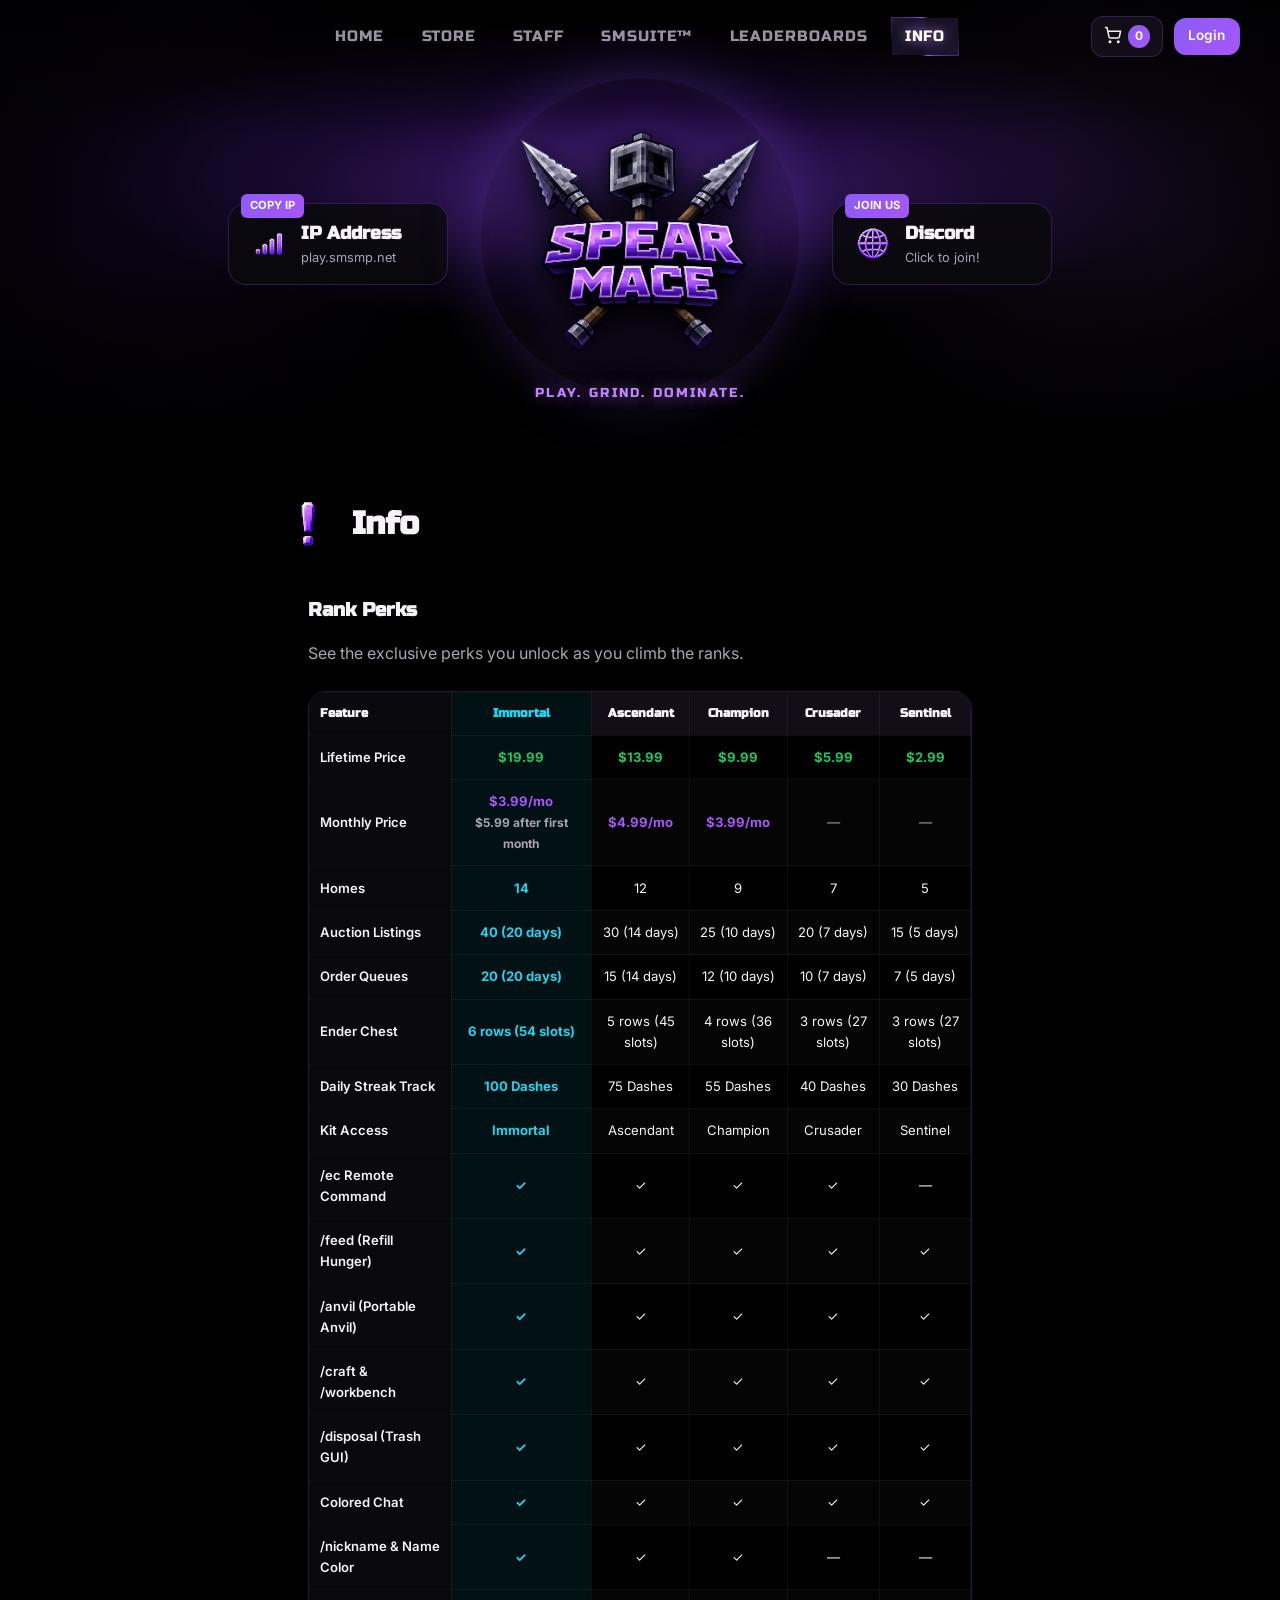
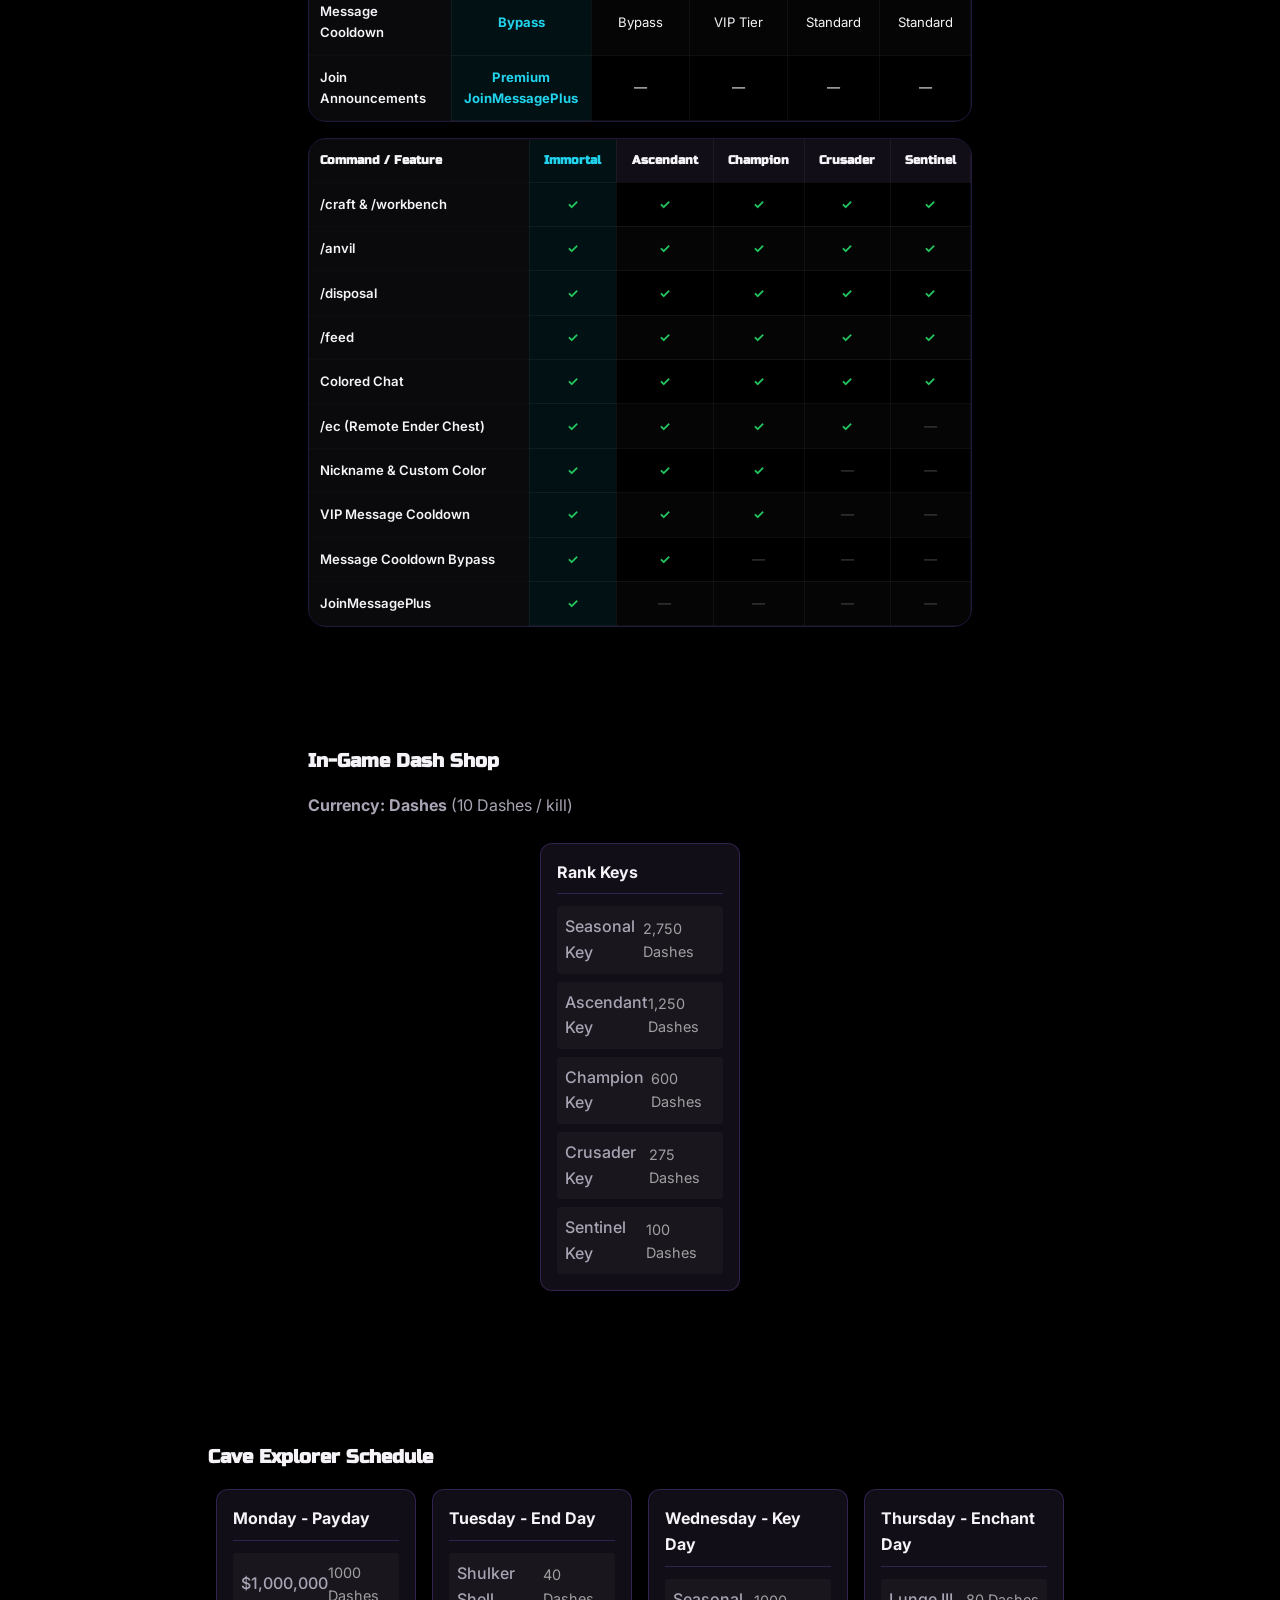
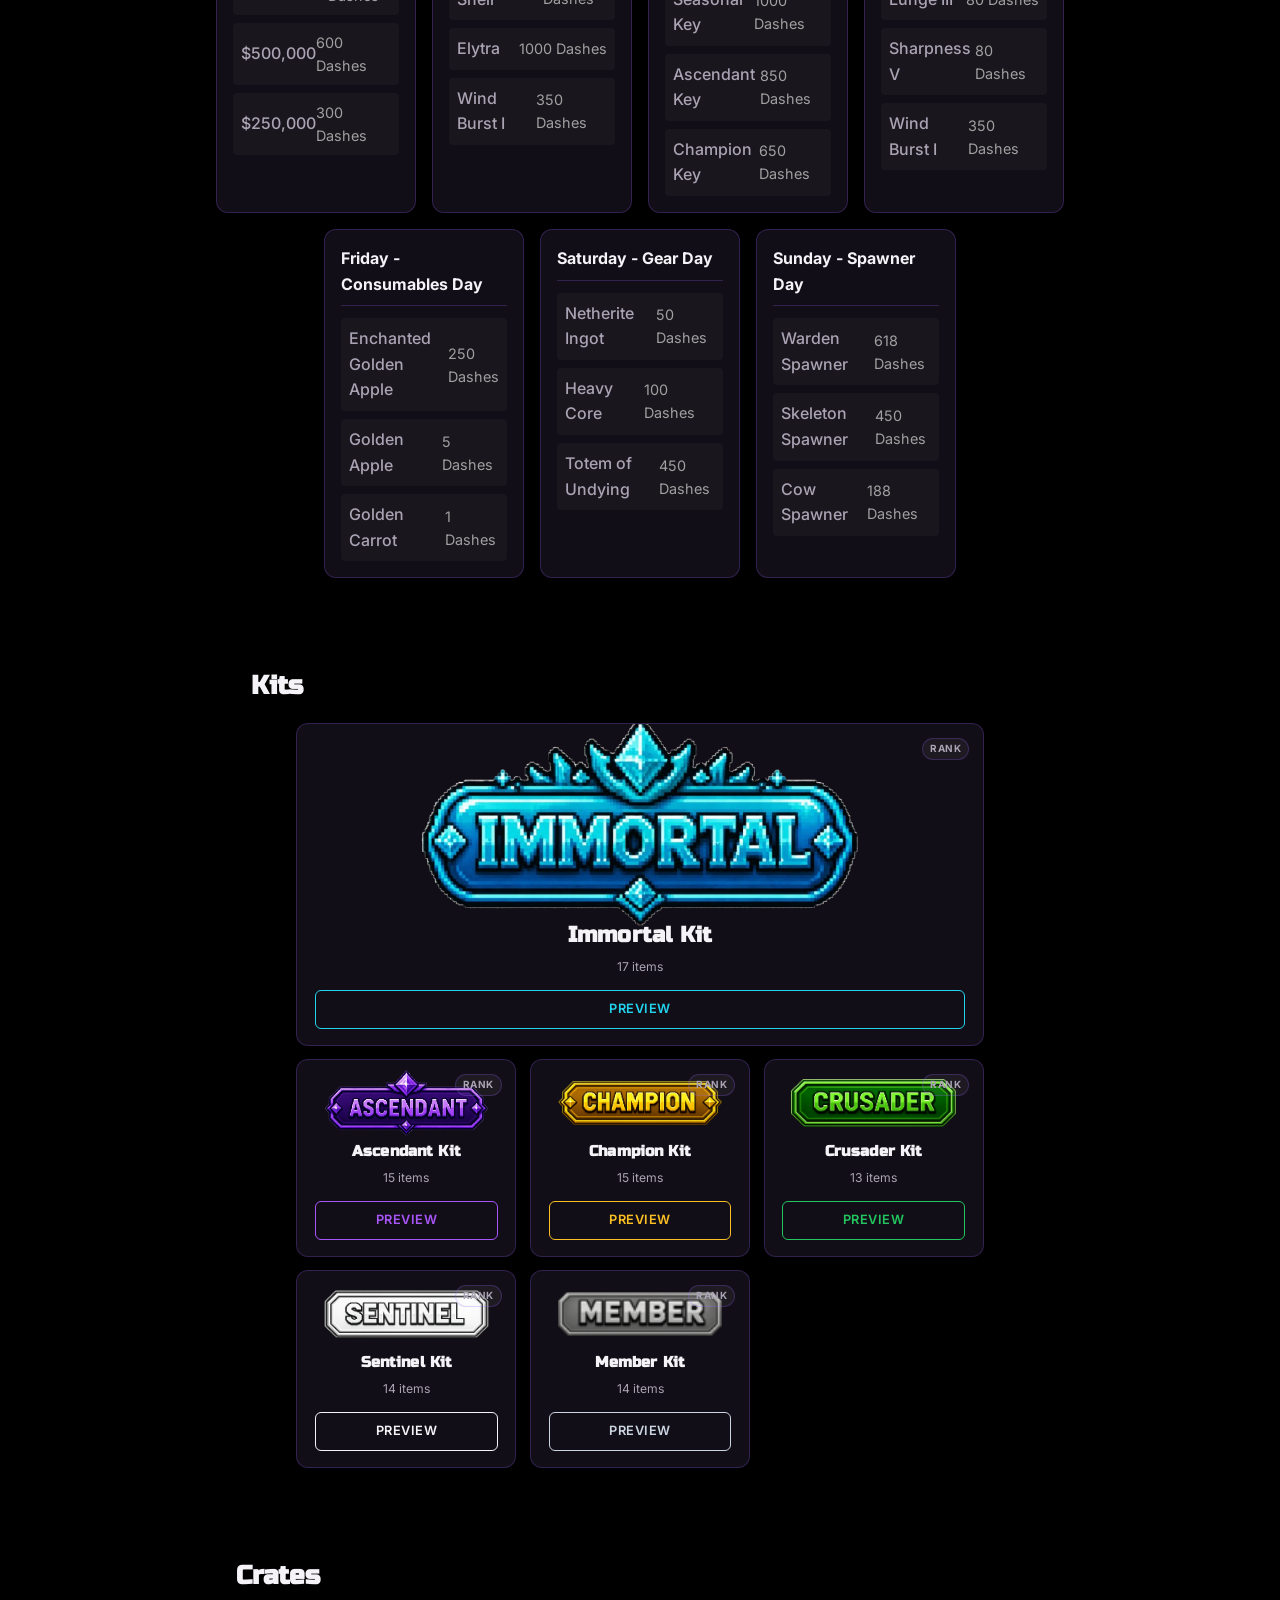
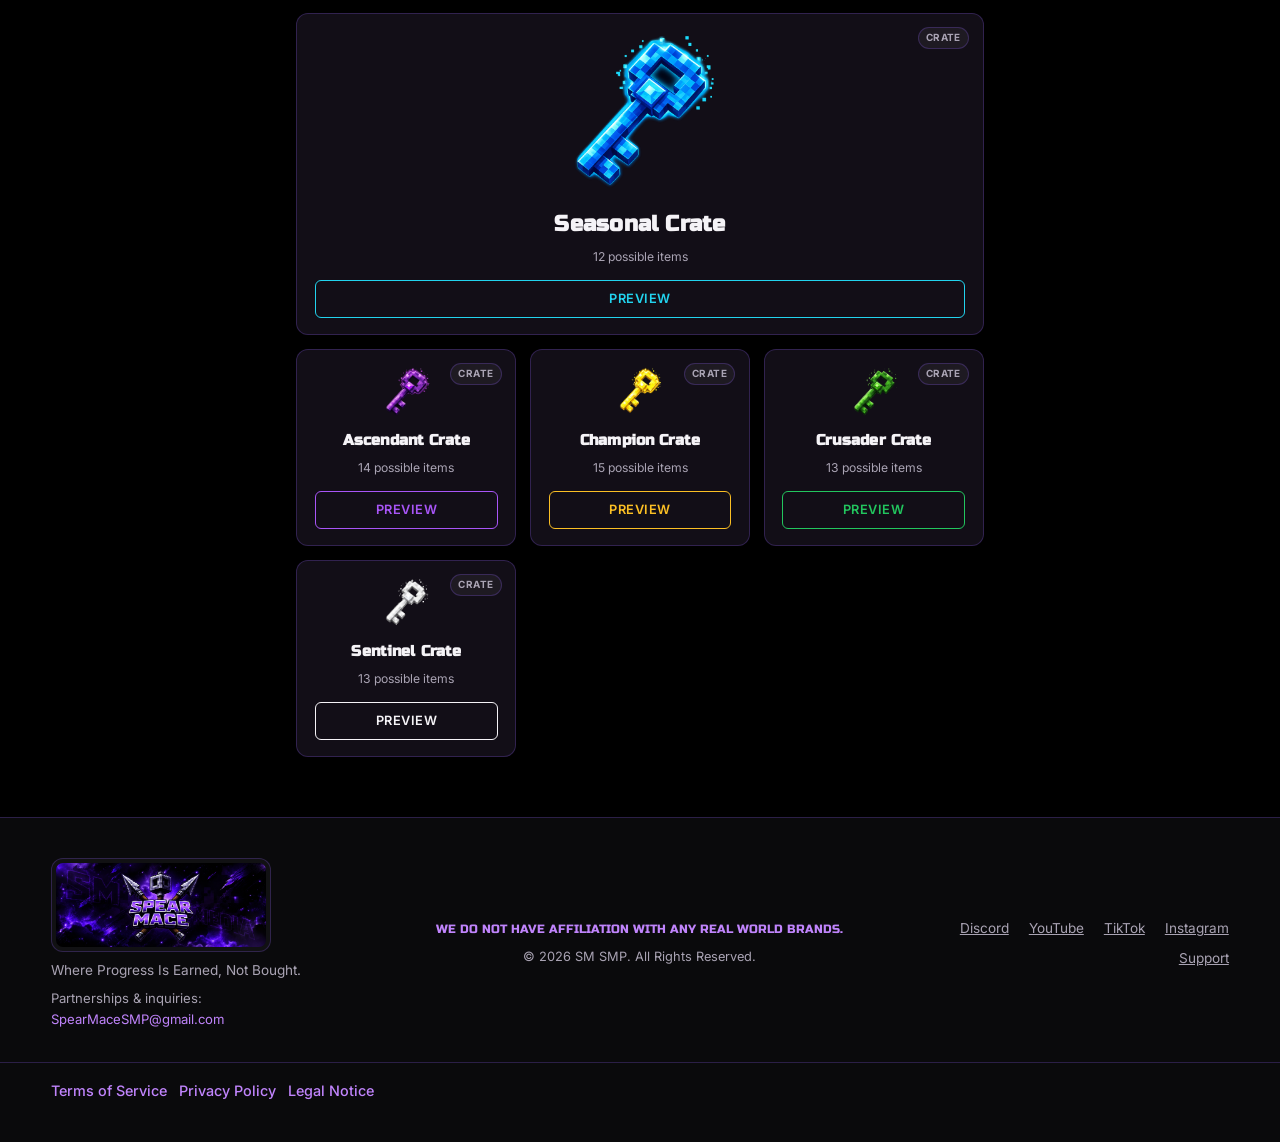
==== commit eb3a85e7: "V4.0.1" ====
--- a/html/info.html
+++ b/html/info.html
@@ -350,9 +350,9 @@
 
       <div class="footer-legal">
         <div class="legal-links">
-          <a href="#" class="legal-text-trigger" data-template="tos-text" data-title="Terms & Conditions">Terms & Conditions</a>
-          <a href="#" class="legal-text-trigger" data-template="privacy-text" data-title="Privacy Policy">Privacy Policy</a>
-          <a href="#" class="legal-text-trigger" data-template="legal-notice-text" data-title="Legal Notice">Legal Notice</a>
+          <a href="legal.html?doc=tos" target="_blank" rel="noopener noreferrer">Terms of Service</a>
+          <a href="legal.html?doc=privacy" target="_blank" rel="noopener noreferrer">Privacy Policy</a>
+          <a href="legal.html?doc=legal-notice" target="_blank" rel="noopener noreferrer">Legal Notice</a>
         </div>
       </div>
     </footer>
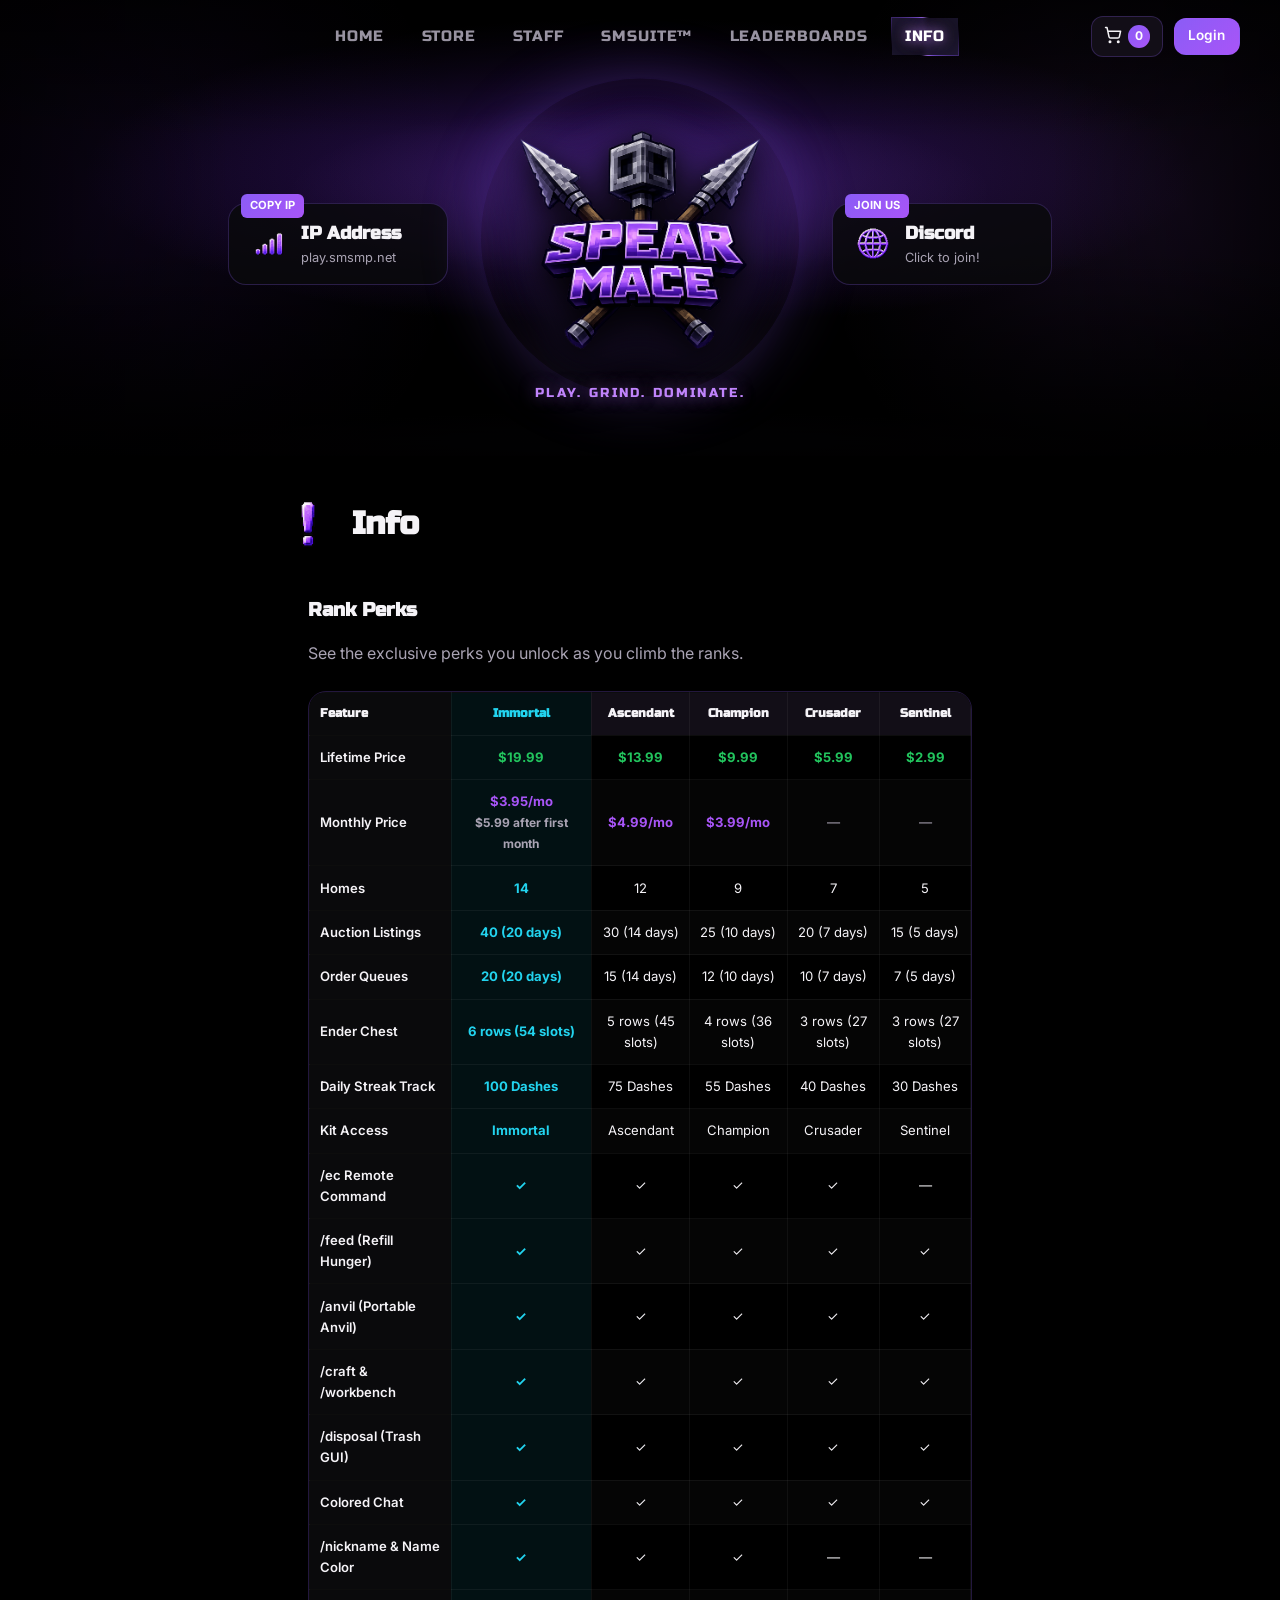
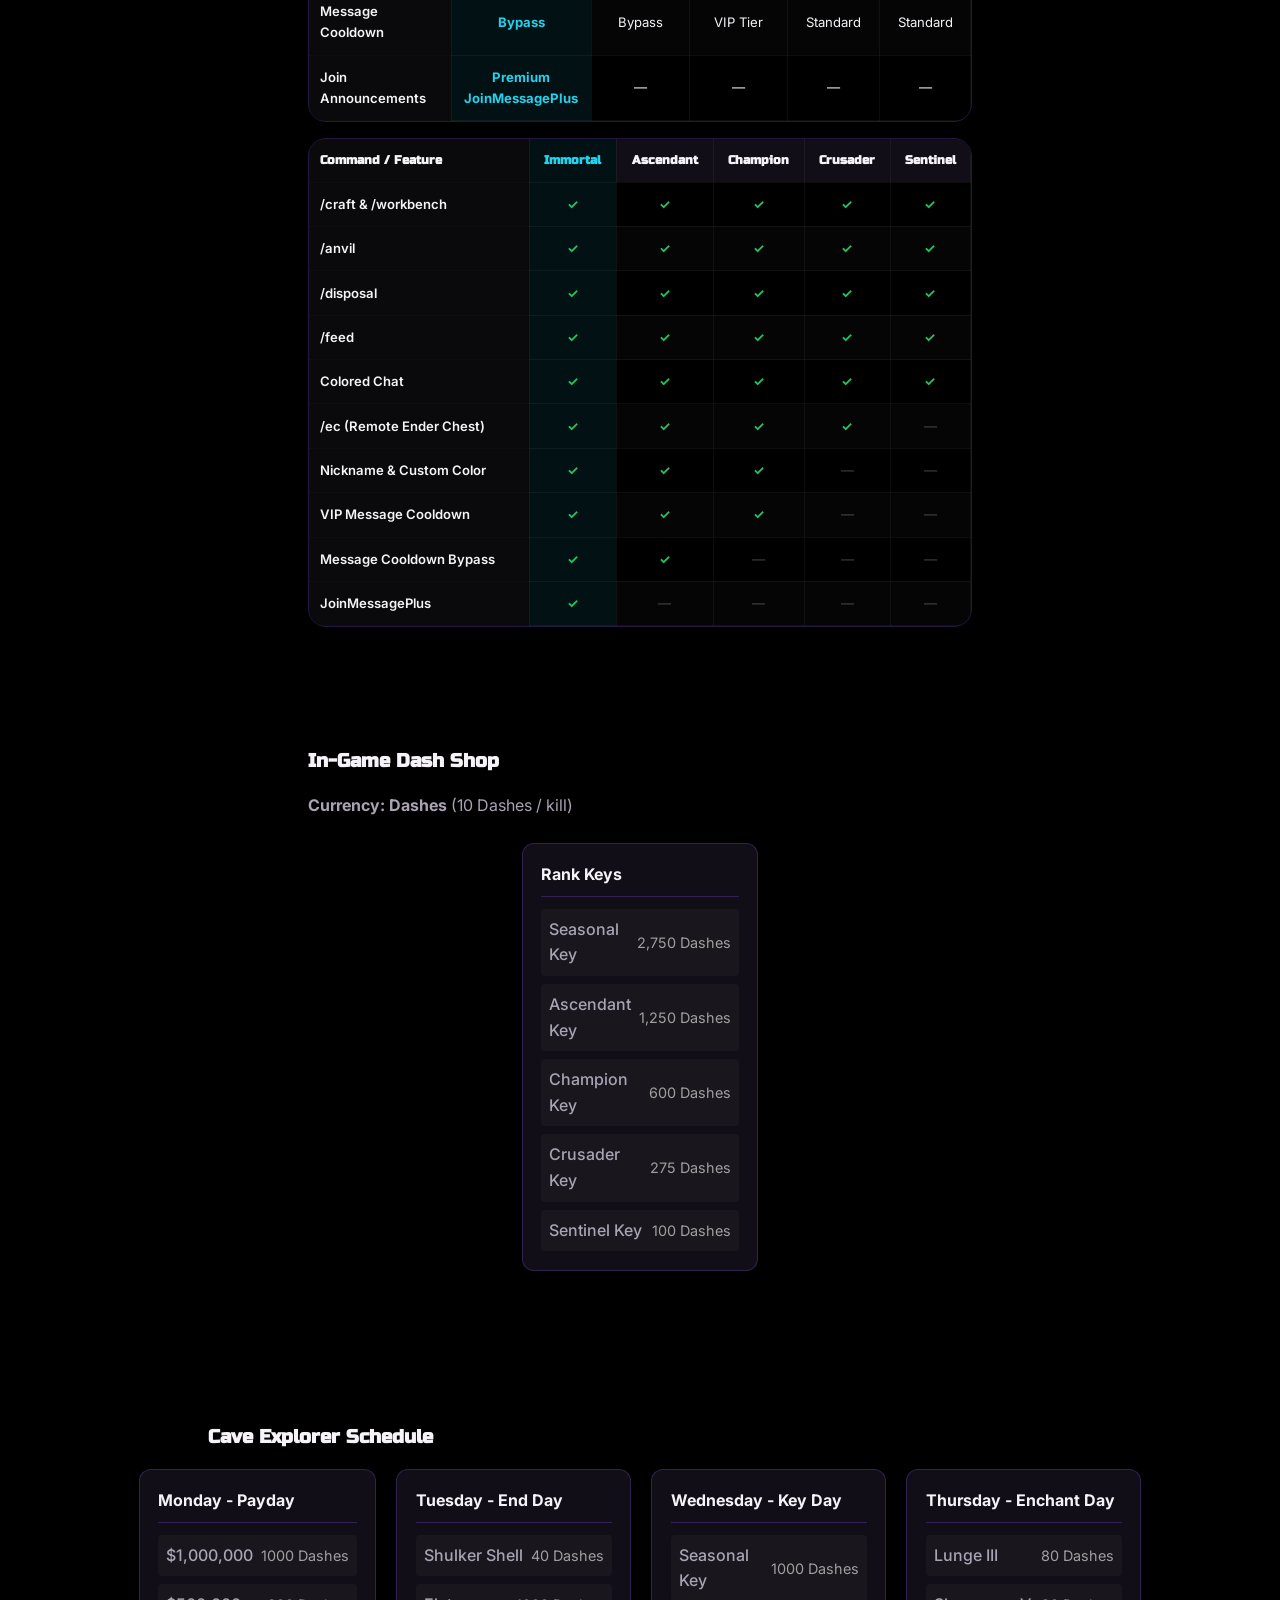
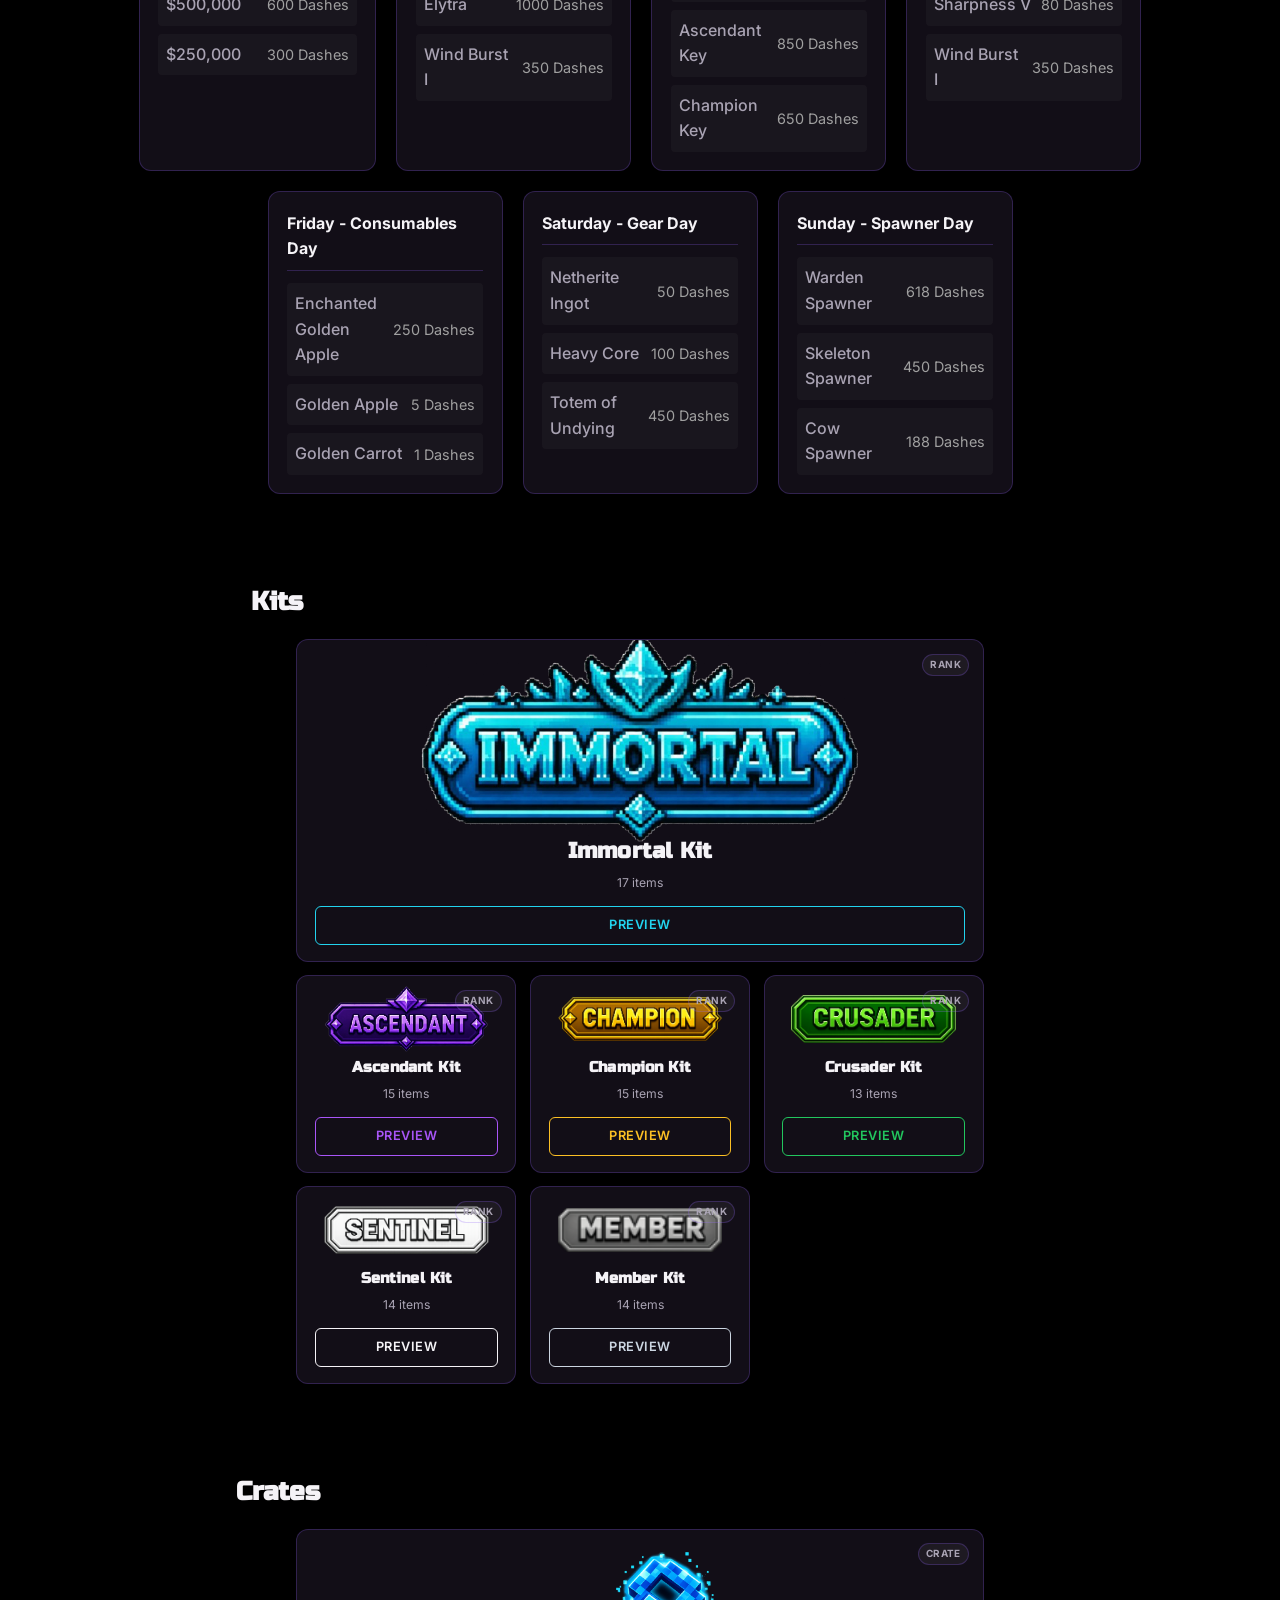
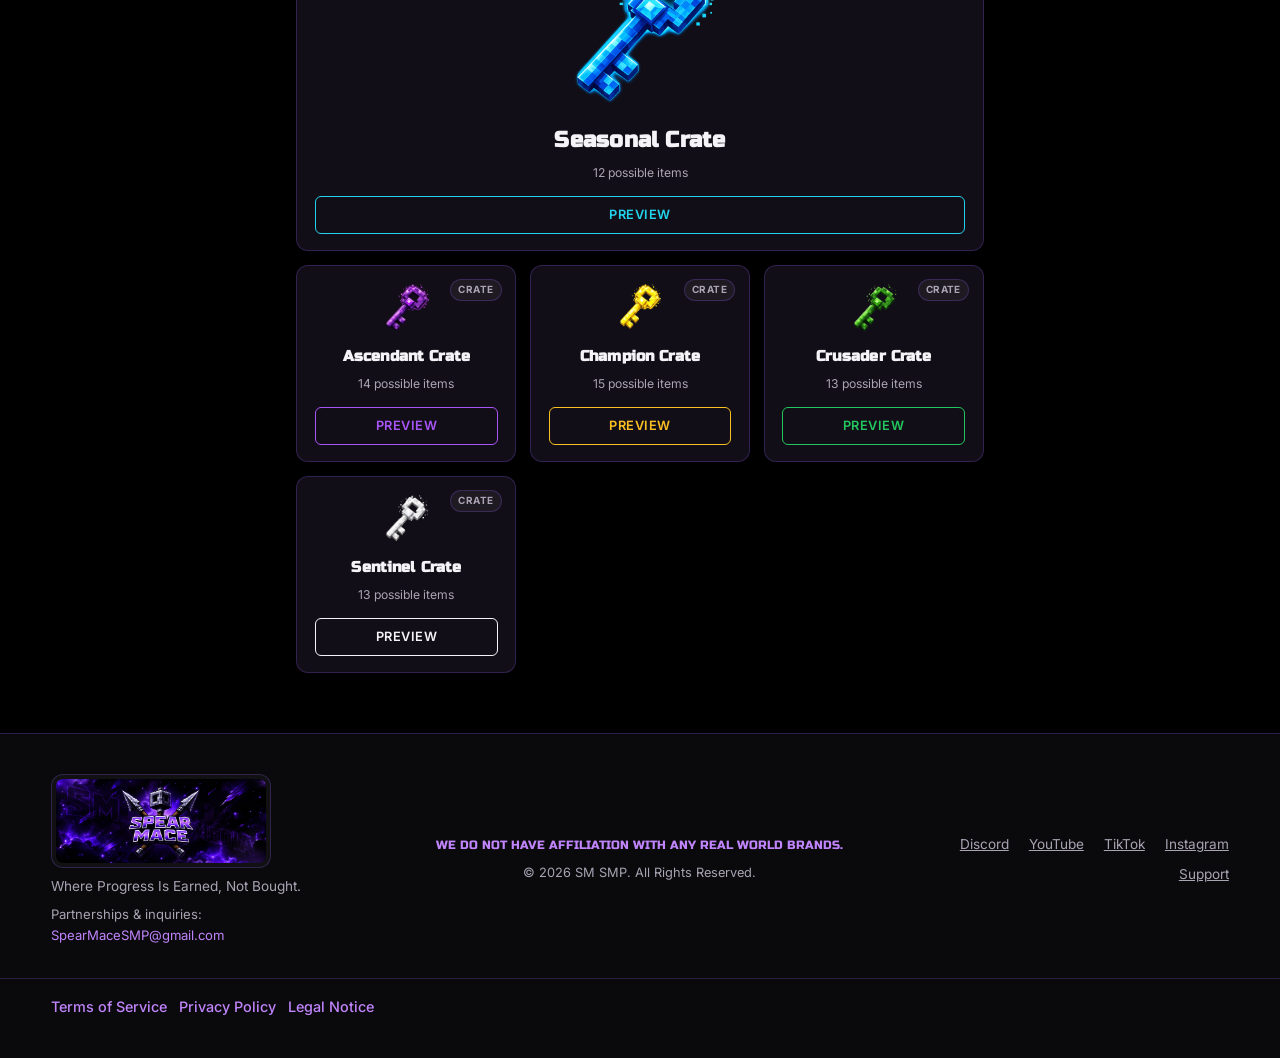
==== commit 1607d7a6: "V4.1.1" ====
--- a/html/info.html
+++ b/html/info.html
@@ -15,10 +15,11 @@
   <meta name="twitter:image" content="https://smsmp.net/assets/smsuite/spearmace.png">
   <meta property="og:url" content="https://smsmp.net">
   <meta name="thumbnail" content="https://smsmp.net/assets/smsuite/spearmace.png">
-  <link rel="icon" href="../assets/misc/favicon.ico" sizes="32x32">
-  <link rel="icon" href="../assets/misc/favicon.svg" type="image/svg+xml">
+  <link rel="icon" href="../assets/misc/favicon.ico" sizes="any">
+  <link rel="icon" href="../assets/misc/favicon-48.png" type="image/png" sizes="48x48">
   <link rel="icon" href="../assets/misc/favicon-32.png" type="image/png" sizes="32x32">
-  <link rel="apple-touch-icon" href="../assets/smsuite/spearmace.png">
+  <link rel="icon" href="../assets/misc/favicon-192.png" type="image/png" sizes="192x192">
+  <link rel="apple-touch-icon" href="../assets/misc/apple-touch-icon.png" sizes="180x180">
   <link rel="preconnect" href="https://fonts.googleapis.com">
   <link rel="preconnect" href="https://fonts.gstatic.com" crossorigin>
   <link href="https://fonts.googleapis.com/css2?family=Inter:wght@400;500;600;700&family=Russo+One&display=swap" rel="stylesheet">
@@ -44,7 +45,6 @@
         <div class="hero-bg-glow"></div>
         <div class="hero-bg-fade"></div>
       </div>
-
       <div class="hero-topbar">
         <button type="button" class="nav-hamburger" id="nav-hamburger" aria-label="Open menu" aria-expanded="false" aria-controls="mobile-nav">
           <span></span><span></span><span></span>
@@ -327,7 +327,7 @@
     <footer class="site-footer">
       <div class="container footer-inner">
         <div class="footer-brand">
-          <img src="../assets/misc/youtube banner.webp" alt="SM SMP" class="footer-banner-img">
+          <img src="../assets/misc/youtube-banner.webp" alt="SM SMP" class="footer-banner-img">
           <p class="footer-tagline">Where Progress Is Earned, Not Bought.</p>
           <p class="footer-email">Partnerships &amp; inquiries: <a href="mailto:SpearMaceSMP@gmail.com">SpearMaceSMP@gmail.com</a></p>
         </div>
--- a/css/styles.css
+++ b/css/styles.css
@@ -3131,8 +3131,10 @@
   .demo-head h3 { font-family: var(--font-display); font-size: 1.05rem; }
   .demo-head span { font-size: 0.78rem; color: var(--text-muted); }
 
-.dash-grid { display: flex !important; flex-wrap: wrap !important; justify-content: center !important; gap: 1rem !important; max-width: 900px; margin: 0 auto; }
-.dash-card { flex: 0 1 200px; background: var(--bg-panel); border: 1px solid var(--border); border-radius: var(--radius); padding: 1rem; box-shadow: 0 4px 6px rgba(0,0,0,0.3); }
+.dash-grid { display: flex !important; flex-wrap: wrap !important; justify-content: center !important; gap: 1.25rem !important; max-width: 1050px; margin: 0 auto; }
+.dash-card { flex: 0 1 235px; background: var(--bg-panel); border: 1px solid var(--border); border-radius: var(--radius); padding: 1.15rem; box-shadow: 0 4px 10px rgba(0,0,0,0.3); }
+.dash-card ul li { display: flex !important; justify-content: space-between !important; align-items: center !important; gap: 0.5rem !important; }
+.dash-card ul li span:last-child { white-space: nowrap !important; flex-shrink: 0 !important; }
 
 .legal-modal-overlay {
   position: fixed;
@@ -3338,7 +3340,7 @@
 
   .dash-card {
     width: 100% !important;
-    max-width: 320px !important;
+    max-width: 100% !important;
     margin: 0 auto;
   }
 }
@@ -3580,6 +3582,41 @@
   font-size: 0.9em;
   color: var(--purple-glow);
   border: 1px solid rgba(139, 92, 246, 0.2);
+}
+
+@media (max-width: 640px) {
+  .plugin-grid {
+    grid-template-columns: 1fr;
+    gap: 1rem;
+  }
+  .smsuite-modal-panel {
+    padding: 1rem 0.9rem !important;
+    width: 95% !important;
+    max-height: 90vh !important;
+  }
+  .module-overview-flex {
+    flex-direction: column !important;
+    align-items: stretch !important;
+    gap: 1.25rem !important;
+  }
+  .module-overview-img-container {
+    width: 100% !important;
+    align-self: center !important;
+    margin: 0 auto !important;
+    text-align: center !important;
+  }
+  .module-overview-img-container img {
+    width: 100% !important;
+    max-width: 320px !important;
+    margin: 0 auto !important;
+  }
+  .modrinth-version-row {
+    padding: 0.75rem 0.85rem !important;
+    gap: 0.6rem !important;
+  }
+  .modrinth-version-body {
+    padding: 0.9rem !important;
+  }
 }
 
 .leaderboards-grid {
